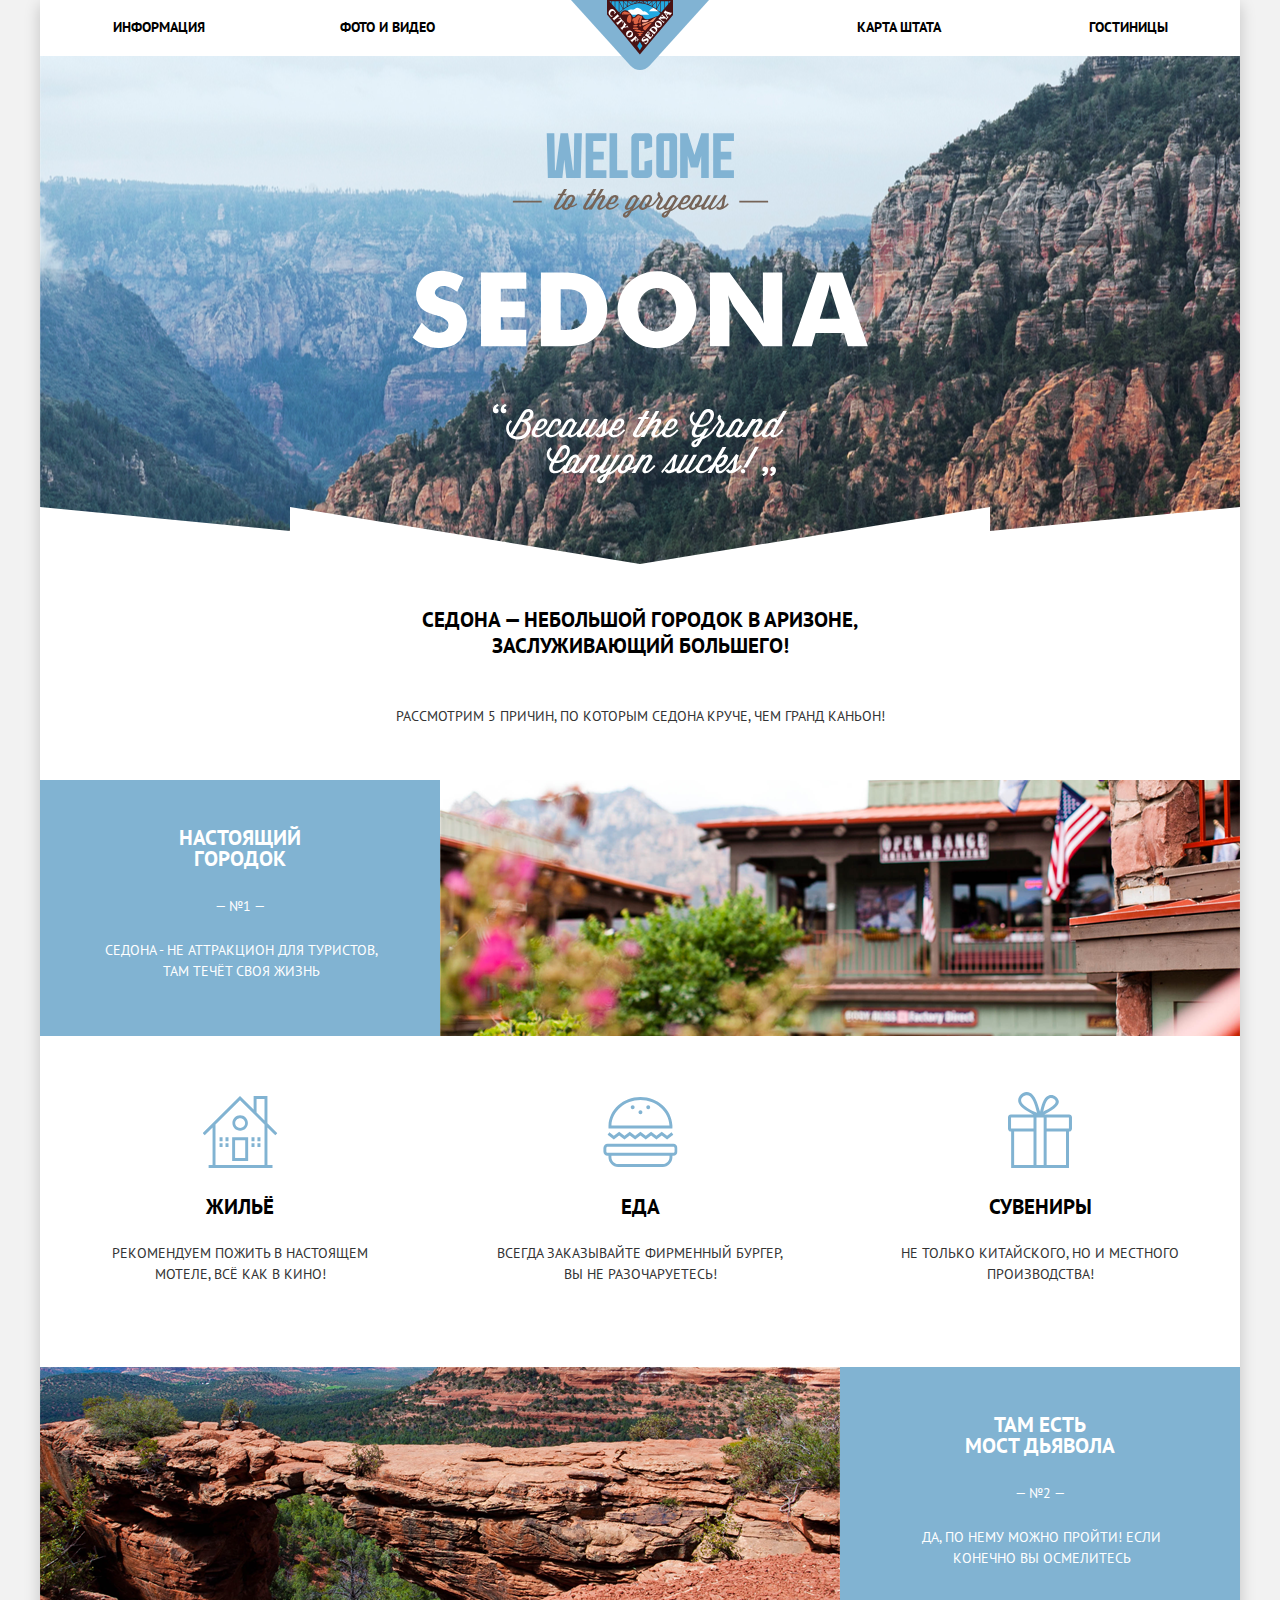
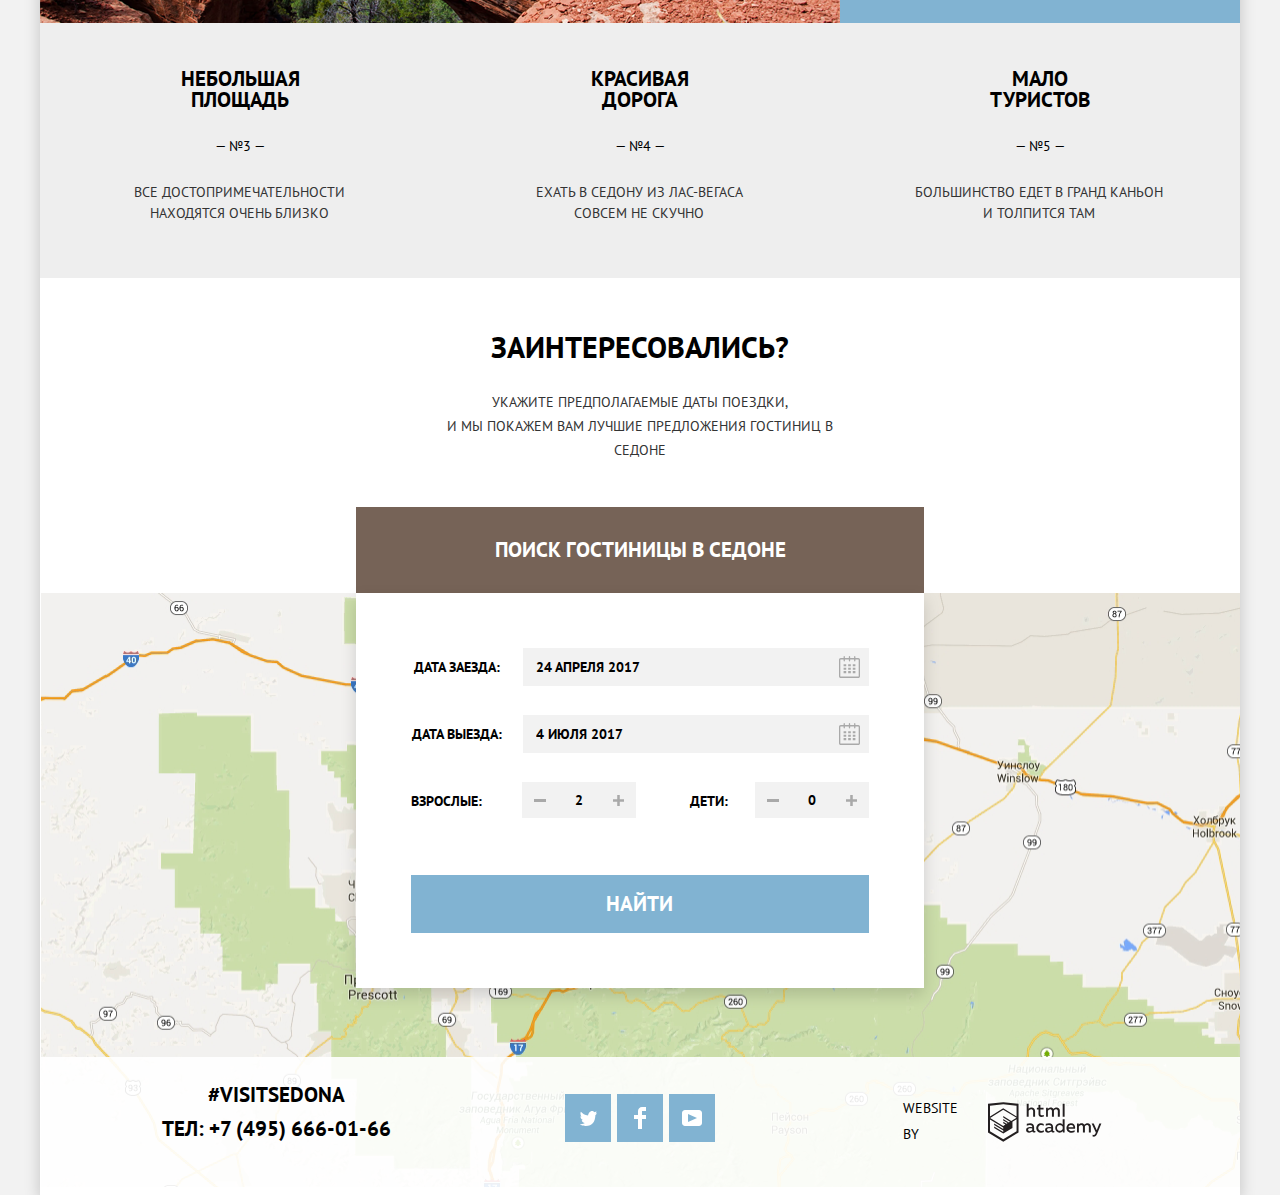
==== index.html @ 51dbbd01 "8 раздел "Оформление контента"" ====
<!DOCTYPE html>
<html class="page" lang="ru">

<head>
  <meta charset="utf-8" />
  <title>HTML Academy: Седона</title>
  <link href="img/icon/favicon.ico" rel="icon" />
  <link href="img/icon/favicon.svg" rel="icon" type="image/svg+xml" />
  <link href="img/icon/apple.png" rel="apple-touch-icon" />
  <link href="css/normalize.css" rel="stylesheet" />
  <link href="css/style.min.css" rel="stylesheet" />
</head>

<body class="page-body">
  <div class="page-wrapper">
    <header class="main-header">
      <a class="main-header-logo"><img src="img/logo.svg" width="138" height="70" alt="Логотин Седоны" /></a>
      <nav class="main-navigation">
        <ul class="site-navigation">
          <li class="navigation-items">
            <a class="site-navigation__link" href="blank.html">Информация</a>
          </li>
          <li class="navigation-items">
            <a class="site-navigation__link" href="blank.html">Фото и видео</a>
          </li>
          <li class="navigation-items">
            <a class="site-navigation__link" href="blank.html">Карта штата</a>
          </li>
          <li class="navigation-items">
            <a class="site-navigation__link" href="catalog.html">Гостиницы</a>
          </li>
        </ul>
      </nav>
    </header>

    <main class="center">
      <section class="welcome welcome--decor">
        <h1 class="visually-hidden">Добро пожаловать в Седону</h1>
        <img src="img/welcome.svg" width="457" height="351" alt="Welcome to Gorgeous" />
      </section>

      <section class="about-us">
        <h2 class="visually-hidden">О городе Седона</h2>
        <p class="description-about-us">
          Седона — небольшой городок в аризоне, заслуживающий большего!
        </p>
        <p class="description-about">
          Рассмотрим 5 причин, по которым седона круче, чем гранд каньон!
        </p>

        <div class="reason">
          <div class="reasons-colored">
            <h3 class="headings-colored">Настоящий городок</h3>
            <span> — №1 —</span>
            <p class="description-colored">
              Седона - не аттракцион для туристов, там течёт своя жизнь
            </p>
          </div>
          <img src="img/first.png" width="800" height="256" alt="Домик в Седоне" />
        </div>

        <ul class="recommendations-list">
          <li class="recommendations-item home">
            <h3 class="headings-reasons-recommendations">Жильё</h3>
            <p class="description-headers">
              Рекомендуем пожить в настоящем мотеле, всё как в кино!
            </p>
          </li>

          <li class="recommendations-item food">
            <h3 class="headings-reasons-recommendations">Еда</h3>
            <p class="description-headers">
              Всегда заказывайте фирменный бургер, вы не разочаруетесь!
            </p>
          </li>

          <li class="recommendations-item suv">
            <h3 class="headings-reasons-recommendations">Сувениры</h3>
            <p class="description-headers">
              Не только китайского, но и местного производства!
            </p>
          </li>
        </ul>

        <div class="reason">
          <img src="img/second.png" width="800" height="256" alt="Мост дьявола" />
          <div class="reasons-colored">
            <h3 class="headings-colored">Там есть мост дьявола</h3>
            <span> — №2 —</span>
            <p class="description-colored">
              Да, по нему можно пройти! Если конечно вы осмелитесь
            </p>
          </div>
        </div>

        <ul class="reasons-list">
          <li class="reasons-item">
            <h3 class="headings-other-reasons">Небольшая площадь</h3>
            <span> — №3 —</span>
            <p class="description-reasons">
              Все достопримечательности находятся очень близко
            </p>
          </li>
          <li class="reasons-item">
            <h3 class="headings-other-reasons">Красивая дорога</h3>
            <span> — №4 —</span>
            <p class="description-reasons">
              Ехать в седону из лас-вегаса совсем не скучно
            </p>
          </li>
          <li class="reasons-item">
            <h3 class="headings-other-reasons">Мало туристов</h3>
            <span> — №5 —</span>
            <p class="description-reasons">
              Большинство едет в гранд каньон и толпится там
            </p>
          </li>
        </ul>
      </section>

      <section class="interested">
        <h2 class="visually-hidden">Поиск гостиницы в Седоне</h2>
        <p class="interested-heading">Заинтересовались?</p>
        <p class="description-interested">
          Укажите предполагаемые даты поездки,<br />и мы покажем вам лучшие
          предложения гостиниц в Седоне
        </p>

        <a href="#" class="finding-hotels">Поиск гостиницы в Седоне</a>

        <form class="interested-form" action="index.html" method="get">
          <div class="interested-item">
            <label class="date-of-arrival">
              <span class="date-span all--form-span">Дата заезда:</span>
              <input class="date__input" type="text" name="arrival-date__link" value="24 Апреля 2017" />
              <a class="arrival-date__link" href="#"><svg width="21" height="23" viewBox="0 0 21 23"
                  xmlns="http://www.w3.org/2000/svg">
                  <path fill-rule="evenodd" clip-rule="evenodd"
                    d="M16.406 3.02498H19.251C20.217 3.02498 21 3.84698 21 4.86198V21.164C21 22.179 20.217 23 19.251 23H1.75C0.784 23 0 22.179 0 21.164V4.86198C0 3.84698 0.784 3.02498 1.75 3.02498H4.593V1.64798C4.593 1.26698 4.887 0.958984 5.25 0.958984C5.612 0.958984 5.906 1.26698 5.906 1.64798V3.02498H9.844V1.64798C9.844 1.26698 10.138 0.958984 10.501 0.958984C10.862 0.958984 11.156 1.26698 11.156 1.64798V3.02498H15.094V1.64798C15.094 1.26698 15.387 0.958984 15.75 0.958984C16.112 0.958984 16.406 1.26698 16.406 1.64798V3.02498ZM19.5646 21.484C19.6466 21.3979 19.691 21.2828 19.688 21.164H19.689V4.86198C19.689 4.60898 19.493 4.40298 19.252 4.40298H16.407V5.78098C16.407 6.16198 16.113 6.46998 15.751 6.46998C15.388 6.46998 15.095 6.16198 15.095 5.78098V4.40298H11.157V5.78098C11.157 6.16198 10.863 6.46998 10.502 6.46998C10.139 6.46998 9.845 6.16198 9.845 5.78098V4.40298H5.907V5.78098C5.907 6.16198 5.613 6.46998 5.251 6.46998C4.888 6.46998 4.594 6.16198 4.594 5.78098V4.40298H1.75C1.50263 4.40953 1.30696 4.61458 1.312 4.86198V21.164C1.30696 21.4114 1.50263 21.6164 1.75 21.623H19.251C19.3698 21.6201 19.4826 21.5701 19.5646 21.484Z" />
                  <path fill-rule="evenodd" clip-rule="evenodd"
                    d="M4.59399 9.22498H7.21899V11.291H4.59399V9.22498ZM4.59399 12.668H7.21899V14.735H4.59399V12.668ZM7.21899 16.112H4.59399V18.178H7.21899V16.112ZM9.18799 16.112H11.813V18.178H9.18799V16.112ZM11.813 12.668H9.18799V14.735H11.813V12.668ZM9.18799 9.22498H11.813V11.291H9.18799V9.22498ZM16.406 16.112H13.781V18.178H16.406V16.112ZM13.781 12.668H16.406V14.735H13.781V12.668ZM16.406 9.22498H13.781V11.291H16.406V9.22498Z" />
                </svg>
              </a>
            </label>
          </div>
          <div class="interested-item">
            <label class="date-of-departure">
              <span class="date-span all--form-span">Дата выезда:</span>
              <input class="date__input" type="text" name="date-departure" value="4 Июля 2017" />
              <a class="date-departure__link" href="#"><svg width="21" height="23" viewBox="0 0 21 23"
                  xmlns="http://www.w3.org/2000/svg">
                  <path fill-rule="evenodd" clip-rule="evenodd"
                    d="M16.406 3.02498H19.251C20.217 3.02498 21 3.84698 21 4.86198V21.164C21 22.179 20.217 23 19.251 23H1.75C0.784 23 0 22.179 0 21.164V4.86198C0 3.84698 0.784 3.02498 1.75 3.02498H4.593V1.64798C4.593 1.26698 4.887 0.958984 5.25 0.958984C5.612 0.958984 5.906 1.26698 5.906 1.64798V3.02498H9.844V1.64798C9.844 1.26698 10.138 0.958984 10.501 0.958984C10.862 0.958984 11.156 1.26698 11.156 1.64798V3.02498H15.094V1.64798C15.094 1.26698 15.387 0.958984 15.75 0.958984C16.112 0.958984 16.406 1.26698 16.406 1.64798V3.02498ZM19.5646 21.484C19.6466 21.3979 19.691 21.2828 19.688 21.164H19.689V4.86198C19.689 4.60898 19.493 4.40298 19.252 4.40298H16.407V5.78098C16.407 6.16198 16.113 6.46998 15.751 6.46998C15.388 6.46998 15.095 6.16198 15.095 5.78098V4.40298H11.157V5.78098C11.157 6.16198 10.863 6.46998 10.502 6.46998C10.139 6.46998 9.845 6.16198 9.845 5.78098V4.40298H5.907V5.78098C5.907 6.16198 5.613 6.46998 5.251 6.46998C4.888 6.46998 4.594 6.16198 4.594 5.78098V4.40298H1.75C1.50263 4.40953 1.30696 4.61458 1.312 4.86198V21.164C1.30696 21.4114 1.50263 21.6164 1.75 21.623H19.251C19.3698 21.6201 19.4826 21.5701 19.5646 21.484Z" />
                  <path fill-rule="evenodd" clip-rule="evenodd"
                    d="M4.59399 9.22498H7.21899V11.291H4.59399V9.22498ZM4.59399 12.668H7.21899V14.735H4.59399V12.668ZM7.21899 16.112H4.59399V18.178H7.21899V16.112ZM9.18799 16.112H11.813V18.178H9.18799V16.112ZM11.813 12.668H9.18799V14.735H11.813V12.668ZM9.18799 9.22498H11.813V11.291H9.18799V9.22498ZM16.406 16.112H13.781V18.178H16.406V16.112ZM13.781 12.668H16.406V14.735H13.781V12.668ZM16.406 9.22498H13.781V11.291H16.406V9.22498Z" />
                </svg>
              </a>
            </label>
          </div>
          <div class="amount-guests">
            <label for="amount">
              <span class="interested-item all--form-span">Взрослые:</span></label>
            <div class="adults-of-amount">
              <button class="minus-icon" type="button" name="minus">
                <svg width="12" height="3" viewBox="0 0 12 3" xmlns="http://www.w3.org/2000/svg">
                  <rect width="12" height="3" />
                </svg>
              </button>
              <input class="finding-icon" type="text" name="amount-adults" value="2" id="amount" />
              <button class="plus-icon" type="button" name="plus">
                <svg width="11" height="11" viewBox="0 0 11 11" xmlns="http://www.w3.org/2000/svg">
                  <path fill-rule="evenodd" clip-rule="evenodd"
                    d="M4.23086 6.76932V11H6.76932V6.76932H11V4.23086H6.76932V0H4.23085V4.23086H0V6.76932H4.23086Z" />
                </svg>
              </button>
            </div>
          </div>
          <div class="child-guests">
            <label for="child">
              <span class="interested-item all--form-span">Дети:</span></label>
            <div class="adults-of-child">
              <button class="minus-icon" type="button" name="minus">
                <svg width="12" height="3" viewBox="0 0 12 3" xmlns="http://www.w3.org/2000/svg">
                  <rect width="12" height="3" />
                </svg>
              </button>
              <input class="finding-icon" type="text" name="amount-child" value="0" id="child" />
              <button class="plus-icon" type="button" name="plus">
                <svg width="11" height="11" viewBox="0 0 11 11" xmlns="http://www.w3.org/2000/svg">
                  <path fill-rule="evenodd" clip-rule="evenodd"
                    d="M4.23086 6.76932V11H6.76932V6.76932H11V4.23086H6.76932V0H4.23085V4.23086H0V6.76932H4.23086Z" />
                </svg>
              </button>
            </div>
          </div>
          <button class="search-button" type="submit">Найти</button>
        </form>
        <div class="map">
          <img src="img/map.png" width="1199" height="594" alt="Седона Аризона 86336, США" />
        </div>
      </section>
    </main>

    <footer class="main-footer index--footer">
      <p class="contacts">
        <span>#visitsedona</span>
        <a class="contacts-phone" href="tel:+74956660166">Тел: +7 (495) 666-01-66</a>
      </p>

      <ul class="social-list">
        <li class="social-item">
          <a class="social-link social-link--tw" href="https://twitter.com/" title="Наш Твиттер">
            <span class="visually-hidden">Наш страница в Твиттер</span>
          </a>
        </li>
        <li class="social-item">
          <a class="social-link social-link--fb" href="https://ru-ru.facebook.com/" title="Наш Фейсбук">
            <span class="visually-hidden">Наша страница на Facebook</span>
          </a>
        </li>
        <li class="social-item">
          <a class="social-link social-link--yt" href="https://www.youtube.com/" title="Наш YouTube">
            <span class="visually-hidden">Наш канал на YouTube </span>
          </a>
        </li>
      </ul>

      <a class="footer-copyright" href="https://htmlacademy.ru">
        <span class="html-by">Website by</span>
        <svg class="html-logo" width="115" height="41" viewBox="0 0 115 41" xmlns="http://www.w3.org/2000/svg">
          <path fill-rule="evenodd" clip-rule="evenodd"
            d="M15.5197 1.05737H15.3509L0 2.71895V31.4945L15.3509 40.8382L30.7018 31.4945V2.71895L15.5197 1.05737ZM77.0183 2.62185H75.0876V15.7311H77.0183V2.62185ZM40.8619 2.63264V7.76843C41.6131 6.9864 42.6386 6.5436 43.7105 6.53843C44.6823 6.47908 45.6329 6.84495 46.3253 7.54479C47.0177 8.24462 47.3866 9.21244 47.3399 10.2068V15.7634H45.367V10.4658C45.4231 9.94897 45.2754 9.43059 44.9566 9.02553C44.6377 8.62047 44.174 8.36218 43.6683 8.3079H43.3518C42.3456 8.36979 41.4321 8.9295 40.9041 9.80764V15.7634H38.8995V2.63264H40.8619ZM77.0183 31.4837H75.2775V30.0595C74.4828 31.1353 73.23 31.7538 71.9119 31.7211C69.4751 31.5528 67.5825 29.4822 67.5825 26.9845C67.5825 24.4867 69.4751 22.4162 71.9119 22.2479C73.1195 22.2052 74.2818 22.7203 75.0771 23.6505V18.3205H77.0183V31.4837ZM47.0656 30.0595C47.263 30.0515 47.4583 30.0152 47.6459 29.9516V31.3866C47.2482 31.5404 46.826 31.6172 46.4009 31.6132C45.6482 31.6769 44.9394 31.2429 44.639 30.5342C43.7036 31.31 42.5302 31.7227 41.3261 31.6995C39.733 31.6995 38.256 30.804 38.256 28.9482C38.256 26.65 40.3661 25.9379 42.1702 25.9379C42.9402 25.9505 43.707 26.0408 44.4596 26.2076V25.884C44.4596 24.805 43.6578 23.9742 42.1491 23.9742C41.0585 23.9764 39.9804 24.2116 38.9839 24.6647V22.8305C40.0678 22.451 41.204 22.2506 42.3495 22.2371C44.8394 22.2371 46.3693 23.4455 46.3693 26.1753V29.4121C46.3546 29.5668 46.401 29.721 46.4981 29.8406C46.5951 29.9601 46.7349 30.035 46.8862 30.0487H47.0656V30.0595ZM40.2711 28.8403C40.298 29.229 40.4761 29.5905 40.7655 29.844C41.055 30.0974 41.4317 30.2217 41.8115 30.189H41.9275C42.8819 30.1906 43.7973 29.8022 44.4702 29.11V27.5779C43.842 27.4414 43.2026 27.3655 42.5605 27.3513C41.5055 27.3513 40.2817 27.7074 40.2817 28.8403H40.2711ZM56.0229 22.9384C55.1962 22.4632 54.2596 22.2246 53.3115 22.2479H52.9422C51.7332 22.2873 50.5891 22.8166 49.7619 23.7192C48.9347 24.6218 48.4923 25.8236 48.5321 27.06V27.5024C48.6957 30.0004 50.805 31.8921 53.2482 31.7318C54.2519 31.7555 55.2477 31.5452 56.1601 31.1168V29.2718C55.3769 29.7215 54.4945 29.9591 53.5963 29.9624C52.5199 30.0288 51.4963 29.4793 50.9385 28.5356C50.3806 27.5918 50.3806 26.4095 50.9385 25.4658C51.4963 24.522 52.5199 23.9725 53.5963 24.039C54.461 24.0357 55.3066 24.2989 56.0229 24.7942V22.9384ZM66.1514 30.0595C66.3488 30.0515 66.5441 30.0152 66.7317 29.9516V31.3866C66.334 31.5404 65.9118 31.6172 65.4867 31.6132C64.734 31.6769 64.0252 31.2429 63.7248 30.5342C62.7894 31.31 61.616 31.7227 60.4119 31.6995C58.8188 31.6995 57.3417 30.804 57.3417 28.9482C57.3417 26.65 59.4518 25.9379 61.256 25.9379C62.0259 25.9505 62.7928 26.0408 63.5454 26.2076V25.884C63.5454 24.805 62.7436 23.9742 61.2349 23.9742C60.1443 23.9764 59.0662 24.2116 58.0697 24.6647V22.8305C59.1536 22.451 60.2897 22.2506 61.4353 22.2371C63.9252 22.2371 65.455 23.4455 65.455 26.1753V29.4121C65.4404 29.5668 65.4868 29.721 65.5838 29.8406C65.6809 29.9601 65.8207 30.035 65.972 30.0487H66.1514V30.0595ZM59.855 29.8481C59.5632 29.5943 59.3837 29.2311 59.3569 28.8403H59.378C59.378 27.7074 60.5385 27.3513 61.6569 27.3513C62.299 27.3655 62.9383 27.4414 63.5665 27.5779V29.11C62.8937 29.8022 61.9782 30.1906 61.0239 30.189H60.9078C60.5263 30.2247 60.1469 30.1019 59.855 29.8481ZM69.3271 26.9305C69.3271 25.2859 70.6308 23.9526 72.239 23.9526L72.2601 24.0066C73.4742 24.0066 74.5742 24.7382 75.0665 25.8732V28.0311C74.5856 29.1871 73.4673 29.9296 72.239 29.9084C70.6308 29.9084 69.3271 28.5752 69.3271 26.9305ZM83.3486 22.2479C86.8408 22.2479 88.0541 25.1395 87.4844 27.7397H80.922C81.1436 29.3582 82.6839 30.0163 84.2876 30.0163C85.2509 30.0196 86.2027 29.8021 87.0729 29.3797V31.1061C86.0736 31.5421 84.9939 31.7519 83.9078 31.7211C81.2385 31.7211 78.8963 30.189 78.8963 26.9521C78.8362 25.7502 79.2482 24.5736 80.0408 23.6841C80.8334 22.7945 81.9408 22.2658 83.1165 22.2155H83.3486V22.2479ZM80.8693 26.1753C80.9704 24.8237 82.1216 23.8104 83.4436 23.9095H83.4858C84.1064 23.8531 84.7196 24.08 85.1612 24.5295C85.6028 24.979 85.8275 25.6051 85.7752 26.24H80.8693V26.1753ZM89.489 31.4621V22.4961H91.2298V23.575C91.9777 22.7197 93.041 22.2229 94.1628 22.2047C95.2951 22.1328 96.3712 22.7163 96.9482 23.7153C97.7407 22.8335 98.8477 22.3161 100.018 22.2803C100.952 22.2327 101.859 22.6011 102.507 23.2901C103.154 23.9792 103.478 24.9213 103.394 25.8732V31.4837H101.39V25.9271C101.437 25.4734 101.306 25.0191 101.024 24.6647C100.743 24.3104 100.336 24.0852 99.8917 24.039H99.6174C98.7512 24.0941 97.9525 24.536 97.4335 25.2474V31.4837H95.4289V25.9271C95.4728 25.47 95.3357 25.0139 95.0481 24.6611C94.7606 24.3082 94.3467 24.088 93.8991 24.0497H93.6881C92.7466 24.1344 91.8915 24.6449 91.3564 25.4416V31.5161H89.5312L89.489 31.4621ZM113.977 22.4745H111.972L109.324 29.2718L106.306 22.4853H104.196L108.417 31.5484L108.237 32.0016C107.72 33.3611 107.003 34.0516 106.053 34.0516C105.75 34.0548 105.447 34.0112 105.156 33.9221V35.6161C105.536 35.7125 105.926 35.7632 106.317 35.7671C107.646 35.7671 108.902 35.0226 109.851 32.6813L113.977 22.4745ZM52.689 6.78658V3.54974L50.7266 4.01369V6.73264H49.144V8.49132H50.7899V12.9905C50.7231 13.817 51.0244 14.6301 51.61 15.2038C52.1955 15.7775 53.0028 16.0505 53.8073 15.9468C54.5996 15.9535 55.3875 15.8259 56.139 15.5692V13.8429C55.5727 14.0781 54.9672 14.199 54.356 14.199C53.2165 14.199 52.689 13.8105 52.689 12.6237V8.5129H55.8541V6.78658H52.689ZM58.3862 15.7526V6.75421H60.1376V7.83316C60.8811 6.97655 61.9403 6.476 63.0601 6.45211C64.1624 6.38099 65.2146 6.93142 65.8032 7.88711C66.5958 7.00534 67.7028 6.48794 68.8734 6.45211C69.8138 6.41462 70.7233 6.79859 71.364 7.50353C72.0046 8.20846 72.3126 9.16418 72.2073 10.1205V15.7418H70.2028V10.1853C70.2499 9.73151 70.1184 9.27721 69.8373 8.92287C69.5561 8.56853 69.1485 8.34334 68.7046 8.29711H68.4619C67.5957 8.35228 66.797 8.7942 66.278 9.50553V15.7418H64.2734V10.1853C64.3206 9.73151 64.1891 9.27721 63.9079 8.92287C63.6268 8.56853 63.2191 8.34334 62.7752 8.29711H62.5326C61.5911 8.38181 60.736 8.89229 60.2009 9.68895V15.7634H58.3862V15.7526ZM28.6972 30.3033L28.7078 30.2968L28.6972 30.3184V30.3033ZM28.6972 18.3205V30.3033L15.3509 38.4321L2.00459 30.3184V18.5147L15.2876 26.6068V28.0311L6.18257 22.5284V23.9418L15.3404 29.5632V31.0629L6.19312 25.4955V26.9521L15.3509 32.5734L24.5826 26.9197V20.8129L28.6972 18.3205ZM28.7078 16.7776L25.0362 18.9355L23.3482 20.0145L15.3087 15.0837V16.4971L22.156 20.7266L22.0083 20.8237L20.9532 21.4063L15.2876 17.9537V19.3995L19.761 22.1184L18.706 22.8413L15.3298 20.7913V22.2047L17.5454 23.5426L15.2982 24.9021L2.11009 16.864L15.3087 8.72869L28.7078 16.7776ZM15.2876 7.27211L28.7078 15.3534V4.56395L15.3615 3.12895L2.01514 4.56395V15.3534L15.2876 7.27211Z" />
        </svg>
      </a>
    </footer>
  </div>
</body>

</html>
---- css/style.min.css ----
@font-face{font-family:"PT Sans";src:url(../fonts/PTSans.woff2) format("woff2"),url(../fonts/PTSans.woff) format("woff");font-weight:400;font-style:normal}@font-face{font-family:"PT Sans";src:url(../fonts/PTSans-Bold.woff2) format("woff2"),url(../fonts/PTSans-Bold.woff) format("woff");font-weight:700;font-style:normal}:root{--basic-white:#fff;--basic-black:#000;--basic-blue:#81b3d2;--hover-on-blue-button:#669ec0;--active-on-blue-button:#5496bd;--hover-on-brown-button:#604e43;--active-on-brown-button:#503e33;--basic-brown:#766357;--description-headers:#333;--background-gray:#eee;--background-rating:#f2f2f2;--text-rating:#666;--border-line-color:#e5e5e5;--wrapper-shadow:rgba(0, 1, 1, 0.2);--basic-white-03:rgba(255, 255, 255, 0.3);--basic-grey:#bdbbbc;--basic-grey-darken:#231f20;--range-control:#d7dcde;--lighten-grey:#ffffff;--toggle-grey:#ababab;--darken-grey:#ebebeb;--darken-border-grey:#e5e5e5;--icon-gray:#a9a9a9}body,html{height:100%}*,::after,::before,html{-webkit-box-sizing:border-box;box-sizing:border-box}body{width:100%;padding:0;margin:0;font-family:"PT Sans","Arial",sans-serif;font-size:14px;line-height:26px;font-weight:400;color:var(--basic-black);text-transform:uppercase;background-color:var(--background-rating);min-height:100%}.visually-hidden{position:absolute;width:1px;height:1px;margin:-1px;padding:0;overflow:hidden;border:0;clip:rect(0 0 0 0)}.center{text-align:center}.page-wrapper{position:relative;min-height:100%;width:1200px;margin:0 auto;background-color:var(--basic-white);-webkit-box-shadow:0 5px 15px var(--wrapper-shadow);box-shadow:0 5px 15px var(--wrapper-shadow);display:-ms-grid;display:grid;-ms-grid-rows:-webkit-min-content 1fr -webkit-min-content;-ms-grid-rows:min-content 1fr min-content;grid-template-rows:-webkit-min-content 1fr -webkit-min-content;grid-template-rows:min-content 1fr min-content}.main-header-logo{display:-webkit-box;display:-ms-flexbox;display:flex;width:138px;height:70px;position:absolute;top:0;left:50%;-webkit-transform:translateX(-50%);-ms-transform:translateX(-50%);transform:translateX(-50%);z-index:1}.main-navigation{text-align:center}.main-header{padding:0 72px 0 73px}.site-navigation{list-style:none;padding:0;margin:0;display:-webkit-box;display:-ms-flexbox;display:flex;-ms-flex-wrap:wrap;flex-wrap:wrap}.navigation-items{width:227px;margin:14px 0 16px}.navigation-items:nth-child(4n+1),.navigation-items:nth-child(4n+2){text-align:left;padding-right:30px}.navigation-items:nth-child(4n+2){margin-right:147px}.navigation-items:nth-child(4n+3),.navigation-items:nth-child(4n+4){text-align:right;padding-left:30px}.site-navigation__link{color:var(--basic-black);text-decoration:none;font-size:14px;line-height:26px;font-weight:700}.site-navigation__link:focus,.site-navigation__link:hover{color:var(--basic-blue)}.site-navigation__link:active{color:var(--basic-black);opacity:30%}.current--link{color:var(--basic-brown);pointer-events:none}.welcome{padding:77px 0 72px;background-image:url(../img/background-photo.png);background-size:cover;background-repeat:no-repeat;background-position:center;position:relative}.welcome::before{content:"";position:absolute;width:1200px;height:57px;background-image:url(../img/decor.svg);bottom:0;left:0}.about-us{padding-top:27px}.about-us img{height:auto;min-height:100%;-o-object-fit:cover;object-fit:cover;width:100%}.description-colored,.description-headers{font-weight:400;font-size:14px;line-height:21px}.description-headers{color:var(--description-headers);margin:0;width:300px}.description-colored{margin:21px 0 0;width:301px}.description-about-us{font-size:21px;line-height:26px;font-weight:700;padding:0;width:470px;margin:16px auto 44px}.description-about{width:519px;font-weight:400;font-size:14px;line-height:26px;color:var(--description-headers);margin:0 auto 51px}.reason{display:-webkit-box;display:-ms-flexbox;display:flex;margin:0;padding:0}.reasons-colored{-ms-flex-negative:0;flex-shrink:0;-webkit-box-sizing:border-box;box-sizing:border-box;width:400px;background-color:var(--basic-blue);color:var(--basic-white);padding:47px 51px 54px}.headings-colored,.headings-reasons-recommendations{width:150px;margin:0 auto 24px;font-size:21px;line-height:21px}.headings-reasons-recommendations{font-weight:700;margin:0 auto 26px}.recommendations-list{list-style:none;margin:0;padding:0;display:-ms-grid;display:grid;-ms-grid-columns:1fr 1fr 1fr;grid-template-columns:1fr 1fr 1fr}.recommendations-item{position:relative;margin:0;padding:160px 50px 82px}.recommendations-item::before{content:"";position:absolute;left:50%;-webkit-transform:translateX(-50%);-ms-transform:translateX(-50%);transform:translateX(-50%)}.food::before,.home::before,.suv::before{width:75px;height:72px;top:60px;background-image:url(../img/home.svg);background-repeat:no-repeat}.food::before,.suv::before{height:70px;top:61px;background-image:url(../img/food.svg)}.suv::before{width:64px;height:77px;top:55px;background-image:url(../img/suv.svg)}.other-reasons{margin-top:0}.reasons-list{list-style:none;background-color:var(--background-gray);margin:0;padding:0;display:-ms-grid;display:grid;-ms-grid-columns:1fr 1fr 1fr;grid-template-columns:1fr 1fr 1fr}.reasons-item{margin-bottom:0;width:100%;padding:45px 70px 54px}.headings-other-reasons{width:150px;font-size:21px;line-height:21px;font-weight:700;margin:0 auto 23px}.description-reasons{font-weight:400;color:var(--description-headers);margin:23px 0 0;font-size:14px;line-height:21px;width:258px}.interested{padding:57px 0 0}.description-interested,.interested-heading{font-size:30px;line-height:24px;font-weight:700;padding:0;margin:0}.description-interested{font-weight:400;color:var(--description-headers);margin:31px auto 0;font-size:14px;width:435px}.interested-form{width:568px;margin:0 auto;padding:55px;display:-webkit-box;display:-ms-flexbox;display:flex;-ms-flex-wrap:wrap;flex-wrap:wrap;font-size:14px;line-height:26px;font-weight:700;position:absolute;left:0;right:0;background-color:var(--basic-white);-webkit-box-shadow:0 7px 15px rgba(0,1,1,.15);box-shadow:0 7px 15px rgba(0,1,1,.15)}.interested-item{width:100%;display:-webkit-box;display:-ms-flexbox;display:flex}.date-of-arrival,.date-of-departure{width:100%;display:-webkit-box;display:-ms-flexbox;display:flex;margin:0 0 29px}.date-span{display:-ms-grid;display:grid;-ms-grid-columns:92px 20px 1fr;grid-template-columns:92px 1fr;-webkit-column-gap:20px;-moz-column-gap:20px;column-gap:20px}.all--form-span{padding:6px 0 0}.date__input{width:358px;padding:6px 0 6px 13px;border:0;outline:0;background-color:var(--background-rating);-webkit-box-flex:1;-ms-flex-positive:1;flex-grow:1;text-transform:uppercase;font-size:14px;line-height:26px;font-weight:700;cursor:pointer}.date__input:hover{background-color:var(--darken-grey)}.date__input:focus{background-color:var(--basic-white);outline:2px solid var(--darken-border-grey)}.arrival-date__link,.date-departure__link{content:"";position:absolute;width:21px;height:23px;right:0;top:62px;left:483px;fill:var(--icon-gray)}.date-departure__link{top:129px}.arrival-date__link:hover,.date-departure__link:hover{fill:var(--basic-black)}.arrival-date__link:active,.date-departure__link:active{fill:var(--basic-blue)}.amount-guests,.child-guests{display:-webkit-box;display:-ms-flexbox;display:flex;width:50%}.child-guests{padding-left:50px}.adults-of-amount,.adults-of-child{display:-webkit-box;display:-ms-flexbox;display:flex;-webkit-box-align:center;-ms-flex-align:center;align-items:center}.adults-of-amount input,.adults-of-child input{background-color:var(--background-rating);cursor:pointer}.adults-of-amount{margin-left:40px;width:114px}.adults-of-amount,.adults-of-child,.minus-icon,.plus-icon{padding:0;background-color:var(--background-rating)}.adults-of-child{margin-left:27px;width:114px}.adults-of-amount button,.adults-of-child button{border:0;outline:0}.minus-icon,.plus-icon{width:36px;height:36px;display:-webkit-box;display:-ms-flexbox;display:flex;-webkit-box-align:center;-ms-flex-align:center;align-items:center;-webkit-box-pack:center;-ms-flex-pack:center;justify-content:center;fill:var(--icon-gray);cursor:pointer}.minus-icon:hover,.plus-icon:hover{fill:var(--basic-black)}.minus-icon:active,.plus-icon:active{fill:var(--basic-blue)}.search-button{background-color:var(--basic-blue);color:var(--basic-white);width:100%;font-size:21px;line-height:26px;font-weight:700;border:0;outline:0;text-transform:uppercase;margin:57px auto 0;padding:16px 182px 16px 181px;cursor:pointer}.search-button:focus,.search-button:hover{background-color:var(--hover-on-blue-button)}.search-button:active{background-color:var(--active-on-blue-button);color:var(--basic-white-03)}.finding{font-size:21px;line-height:26px;font-weight:700;color:var(--basic-black);padding:29px 46px 31px 73px}.finding-icon{border:0;width:30px;text-align:center;height:100%;-webkit-box-flex:1;-ms-flex-positive:1;flex-grow:1;font-weight:700}.finding-icon:hover{background-color:var(--darken-grey)}.finding-icon:focus{background-color:var(--basic-white);outline:2px solid var(--darken-border-grey)}.finding-hotels{width:568px;padding:30px 124px 30px 125px;display:block;margin:45px auto 0;background-color:var(--basic-brown);color:var(--basic-white);font-size:21px;line-height:26px;font-weight:700;text-transform:uppercase;-webkit-box-sizing:border-box;box-sizing:border-box;text-decoration:none}.finding-hotels:focus,.finding-hotels:hover{background-color:var(--hover-on-brown-button);outline:0}.finding-hotels:active{background-color:var(--active-on-brown-button);color:var(--basic-white-03)}.map{margin:0}.filter{padding:26px 60px 2px;background-image:url(../img/background.png);background-size:cover;background-repeat:no-repeat;color:var(--basic-white)}.filter__legend{font-size:16px;line-height:21px;font-weight:700;-webkit-box-align:center;-ms-flex-align:center;align-items:center;color:var(--basic-white);margin-bottom:16px}.scale--legend{margin-bottom:6px}.checkbox-on input:checked~span::after{background-image:url(../img/bird.svg);background-repeat:no-repeat;background-position:center}.checkbox--span{position:relative;padding-left:40px;font-size:14px;line-height:21px;cursor:pointer}.checkbox--span::before{content:"";position:absolute;top:0;left:0;width:23px;height:23px;border-radius:15%;border:2px solid var(--basic-white)}.checkbox--span::after{content:"";position:absolute;width:23px;height:18px;top:2px;left:5px}.infrastructure{display:-webkit-box;display:-ms-flexbox;display:flex;-webkit-box-orient:vertical;-webkit-box-direction:normal;-ms-flex-direction:column;flex-direction:column;width:20%;border:0;margin-right:37px}.checkbox-on{margin-bottom:20px}.filter form{display:-webkit-box;display:-ms-flexbox;display:flex}.scale-filter{display:-webkit-box;display:-ms-flexbox;display:flex;-ms-flex-wrap:wrap;flex-wrap:wrap;-webkit-box-orient:vertical;-webkit-box-direction:normal;-ms-flex-direction:column;flex-direction:column;border:0;outline:0;width:317px;margin-left:auto}.filter-price{position:relative;display:-webkit-box;display:-ms-flexbox;display:flex;width:317px;border:2px solid var(--basic-white);padding:3px 0}.filter-price input{width:50px;color:var(--basic-white);border:0;background:0 0;outline:0;line-height:21px;font-size:14px}.filter-price input::-webkit-input-placeholder{color:var(--basic-white)}.filter-price input::-moz-placeholder{color:var(--basic-white)}.filter-price input:-ms-input-placeholder{color:var(--basic-white)}.filter-price input::-ms-input-placeholder{color:var(--basic-white)}.filter-price input::placeholder{color:var(--basic-white)}.filter-price::after{position:absolute;left:50%;top:5px;height:22px;content:"";border:1px solid var(--lighten-grey)}.cost-from{padding-left:65px}.cost-to{padding-left:77px}.scale-filter-button{font:inherit;font-size:14px;line-height:21px;text-align:center;color:var(--basic-white);text-transform:uppercase;background-color:transparent;width:137px;height:36px;border:2px solid var(--basic-white);-webkit-box-sizing:border-box;box-sizing:border-box;border-radius:2px;outline:0;margin:33px auto 0;cursor:pointer}.scale-filter-button:focus,.scale-filter-button:hover{background-color:var(--basic-white);color:var(--basic-black)}.range-controls{position:relative}.range-controls .scale{height:2px;background:var(--range-control);margin:20px 0 0}.range-controls .bar{width:80%;height:2px;background:var(--basic-white)}.toggle{position:absolute;top:-9px;left:0;width:19px;height:19px;padding:0;border:8px solid var(--lighten-grey);background-color:var(--toggle-grey);border-radius:50%;-webkit-box-shadow:0 2px 1px 0 #cfcfcf;box-shadow:0 2px 1px 0 #cfcfcf}.toggle:hover{width:22px;height:21px;padding:0;border:9px solid var(--lighten-grey)}.range-controls .toggle-max{left:253px}.sorting{text-transform:uppercase;display:-webkit-box;display:-ms-flexbox;display:flex;-ms-flex-wrap:wrap;flex-wrap:wrap}.results-list{list-style:none;margin:0;padding:26px 0 36px 2px;display:-webkit-box;display:-ms-flexbox;display:flex}.results-list li:nth-child(1),.results-list li:nth-child(2){margin-right:33px}.results-sorting{font-weight:400;font-size:12px;line-height:18px;padding:31px 38px 0 1px}.results-link{font-size:12px;line-height:18px;text-align:center;text-transform:uppercase;border:0;background-color:var(--basic-white);color:var(--basic-black);opacity:.3;text-decoration:none;border-bottom:1px dotted var(--basic-blue)}.results-link:focus,.results-link:hover{color:var(--basic-blue);opacity:1}.results-link.active,.results-link:active{color:var(--basic-black);opacity:1;border-bottom:none}.results-link.active{pointer-events:none;color:var(--basic-blue)}.sorting-list{margin:0;display:-webkit-box;display:-ms-flexbox;display:flex;-webkit-box-pack:end;-ms-flex-pack:end;justify-content:flex-end;list-style:none;padding:32px 0 0 502px}.sorting-item{margin-right:12px}.sorting-link{outline:0;background-color:inherit;border:0}.sorting-link svg{fill:var(--basic-grey);border:0;background:0 0}.sorting-link:focus svg,.sorting-link:hover svg{fill:var(--basic-black);outline:0}.sorting-link:active svg{fill:var(--basic-blue);outline:0}.sorting-link.active svg{fill:var(--basic-blue)}.sorting-link.active{pointer-events:none}all-hotels img{min-height:100%}.hotels-list{list-style:none;padding:0;margin:0}.hotels-list li:nth-child(1){padding:21px 73px 30px}.hotels-list li:nth-child(2),.hotels-list li:nth-child(3){padding:23px 73px 30px}.hotels-item{display:-ms-grid;display:grid;-ms-grid-columns:135px 1fr 200px;grid-template-columns:135px 1fr 200px;border-bottom:1px solid var(--border-line-color)}.hotels-item img{padding:7px 0 0}.item--first{border-top:1px solid var(--border-line-color)}.hotel-titles{color:var(--basic-black);outline:0;text-decoration:none;display:-webkit-box;display:-ms-flexbox;display:flex}.hotels-titles__link{margin:0;padding:0;font-size:21px;line-height:26px}.hotels-titles__link:focus,.hotels-titles__link:hover{color:var(--basic-blue)}.hotels-titles__link:active{color:var(--basic-black);opacity:.3}.hotel-items-description{margin:0;padding:0 0 0 29px}.description-hotels{display:-webkit-box;display:-ms-flexbox;display:flex;font-weight:400;font-size:14px;line-height:21px;color:var(--description-headers)}.description-hotels-span{margin:9px 0 0}.motels--span{margin:8px 0 0 63px}.apartament--span{margin:8px 0 0 20px}.hotels--span{margin:8px 0 0 40px}.rating{display:block;width:110px;height:27px;font-size:14px;line-height:21px;background-color:var(--background-rating);text-align:center;color:var(--text-rating);padding:4px 0 0}.star-block{position:relative;margin:0 0 auto;padding:0;width:114px;height:17px}.star-block::before{content:"";position:absolute;right:0;top:0;width:114px;height:17px;background-image:url(../img/star-icon.svg)}.star{display:-webkit-box;display:-ms-flexbox;display:flex;-webkit-box-orient:vertical;-webkit-box-direction:normal;-ms-flex-direction:column;flex-direction:column;-webkit-box-align:end;-ms-flex-align:end;align-items:flex-end;margin:5px 0 0}.star-block--for-star::before{width:80%}.star-block--three-star::before{width:60%}.star-block--two-star::before{width:40%}.star-block--one-star::before{width:20%}.hotels--link{margin:14px 0 0;padding-bottom:0}.info-link{font-size:14px;line-height:21px;font-weight:700;color:var(--basic-white);background-color:var(--basic-blue);width:110px;height:27px;display:block;text-align:center;text-decoration:none;padding:3px 16px 3px 17px;margin-right:6px}.info-link:focus,.info-link:hover{background-color:var(--hover-on-blue-button)}.info-link:active{color:var(--basic-white-03);background-color:var(--active-on-blue-button)}.booking-link{color:var(--basic-white);background-color:var(--basic-brown);width:142px;height:27px;border:0;font-weight:700;text-decoration:none;text-align:center;padding:3px 17px 3px 16px}.booking-link:focus,.booking-link:hover{background-color:var(--hover-on-brown-button)}.booking-link:active{color:var(--basic-white-03);background-color:var(--active-on-brown-button)}.main-footer{display:-ms-grid;display:grid;-ms-grid-columns:250px 479px 222px;grid-template-columns:250px 479px 222px;padding:25px 138px 40px 111px}.index--footer{position:absolute;left:0;bottom:8px;background-color:rgba(255,255,255,.9)}.contacts{margin:0;padding:0;font-weight:700;font-size:21px;line-height:26px;display:-webkit-box;display:-ms-flexbox;display:flex;-webkit-box-orient:vertical;-webkit-box-direction:normal;-ms-flex-direction:column;flex-direction:column;-webkit-box-align:center;-ms-flex-align:center;align-items:center}.contacts-phone{color:var(--basic-black);text-decoration:none;margin:8px 0 0}.social-list{color:var(--basic-black);list-style:none;margin:0 -6px -6px 0;padding:12px 1px 0 0;display:-webkit-box;display:-ms-flexbox;display:flex;-webkit-box-pack:center;-ms-flex-pack:center;justify-content:center}.social-item{margin:0 6px 6px 0}.social-link{display:-webkit-box;display:-ms-flexbox;display:flex;width:46px;height:48px;background-color:var(--basic-blue);position:relative}.social-link::before{content:"";width:100%;height:100%;position:absolute;left:0;top:0;background-position:center;background-repeat:no-repeat}.social-link--tw::before{background-image:url(../img/icon-tw.svg)}.social-link--fb::before{background-image:url(../img/icon-fb.svg)}.social-link--yt::before{background-image:url(../img/icon-yt.svg)}.social-link:hover{background-color:var(--hover-on-blue-button)}.social-link:active{background-color:var(--active-on-blue-button)}.social-link:active::before{opacity:.3}.footer-copyright{display:-webkit-box;display:-ms-flexbox;display:flex;-webkit-box-align:center;-ms-flex-align:center;align-items:center;text-decoration:none;color:var(--basic-black);margin:13px 0 0 23px}.html-by{margin:0 10px 0 0}.footer-copyright{fill:var(--basic-grey-darken)}.footer-copyright:hover{color:var(--basic-blue);fill:var(--basic-blue)}.footer-copyright:active{color:var(--basic-grey);fill:var(--basic-grey)}
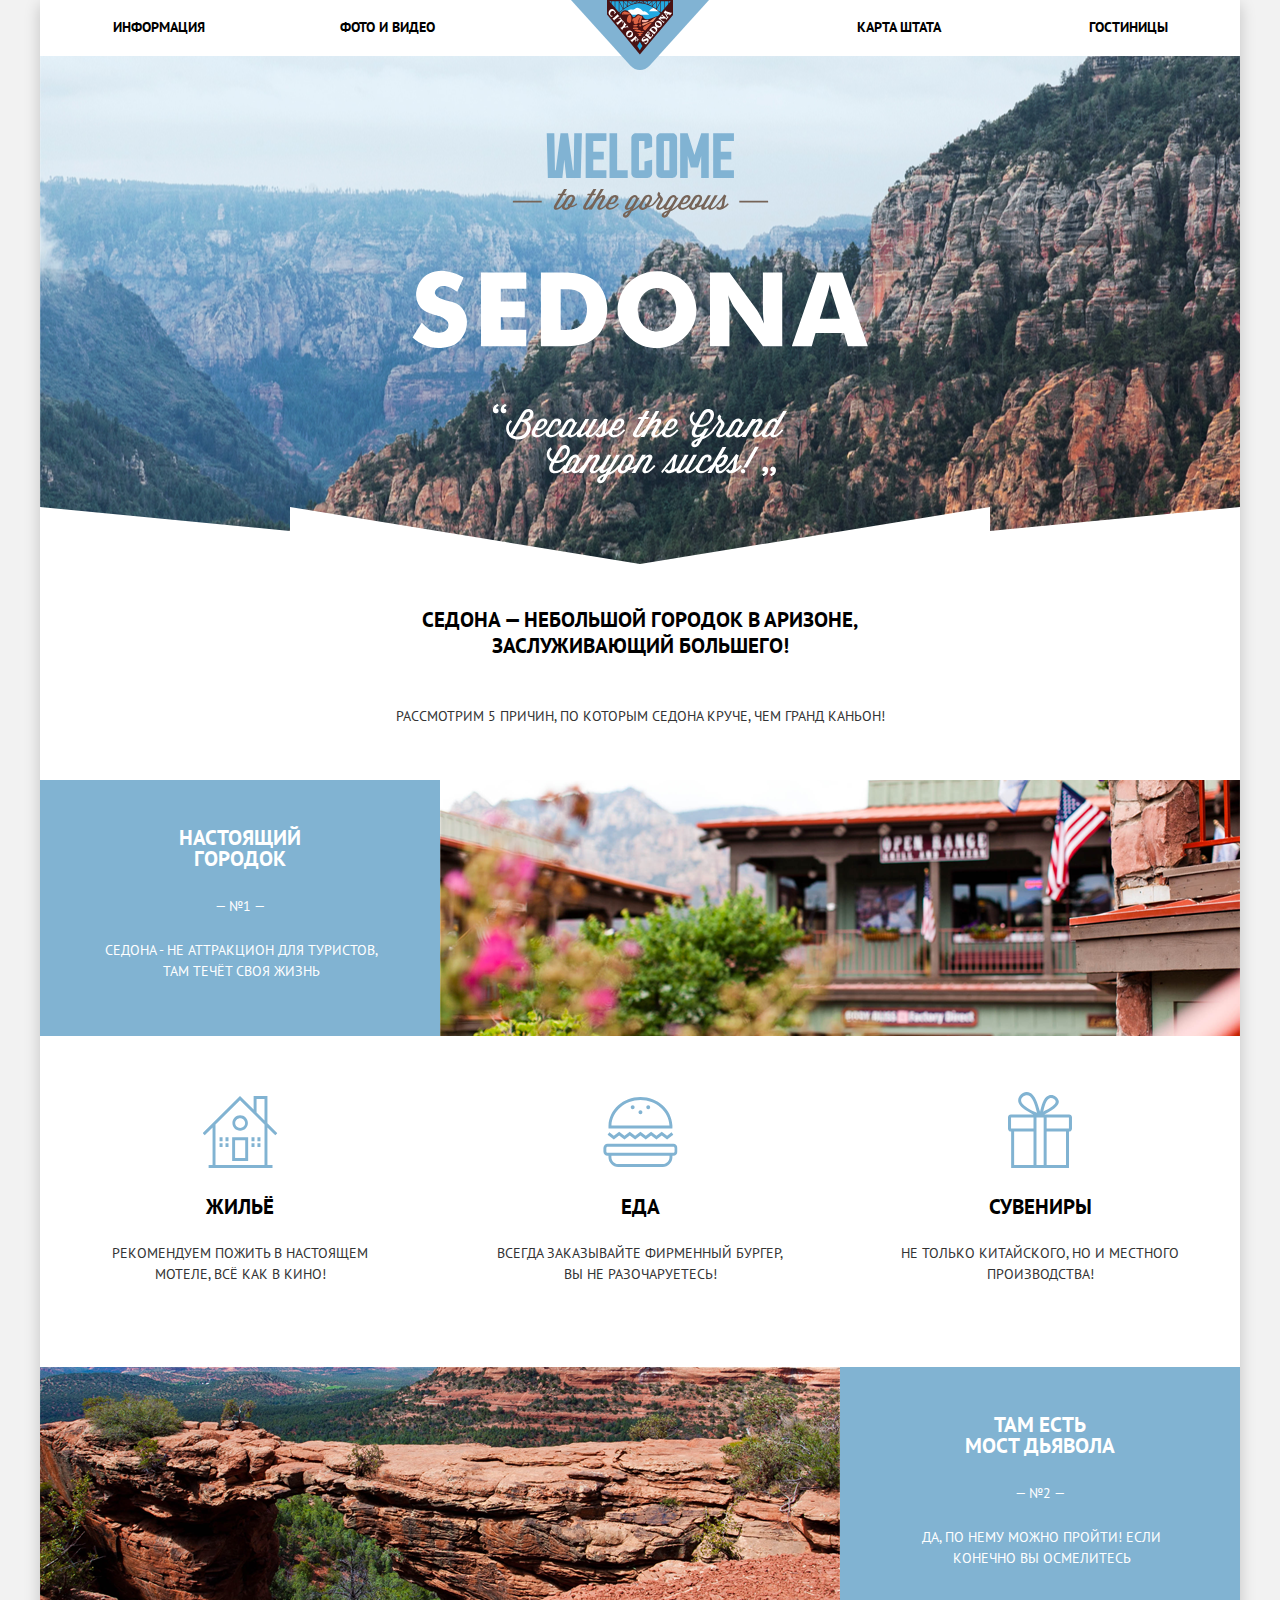
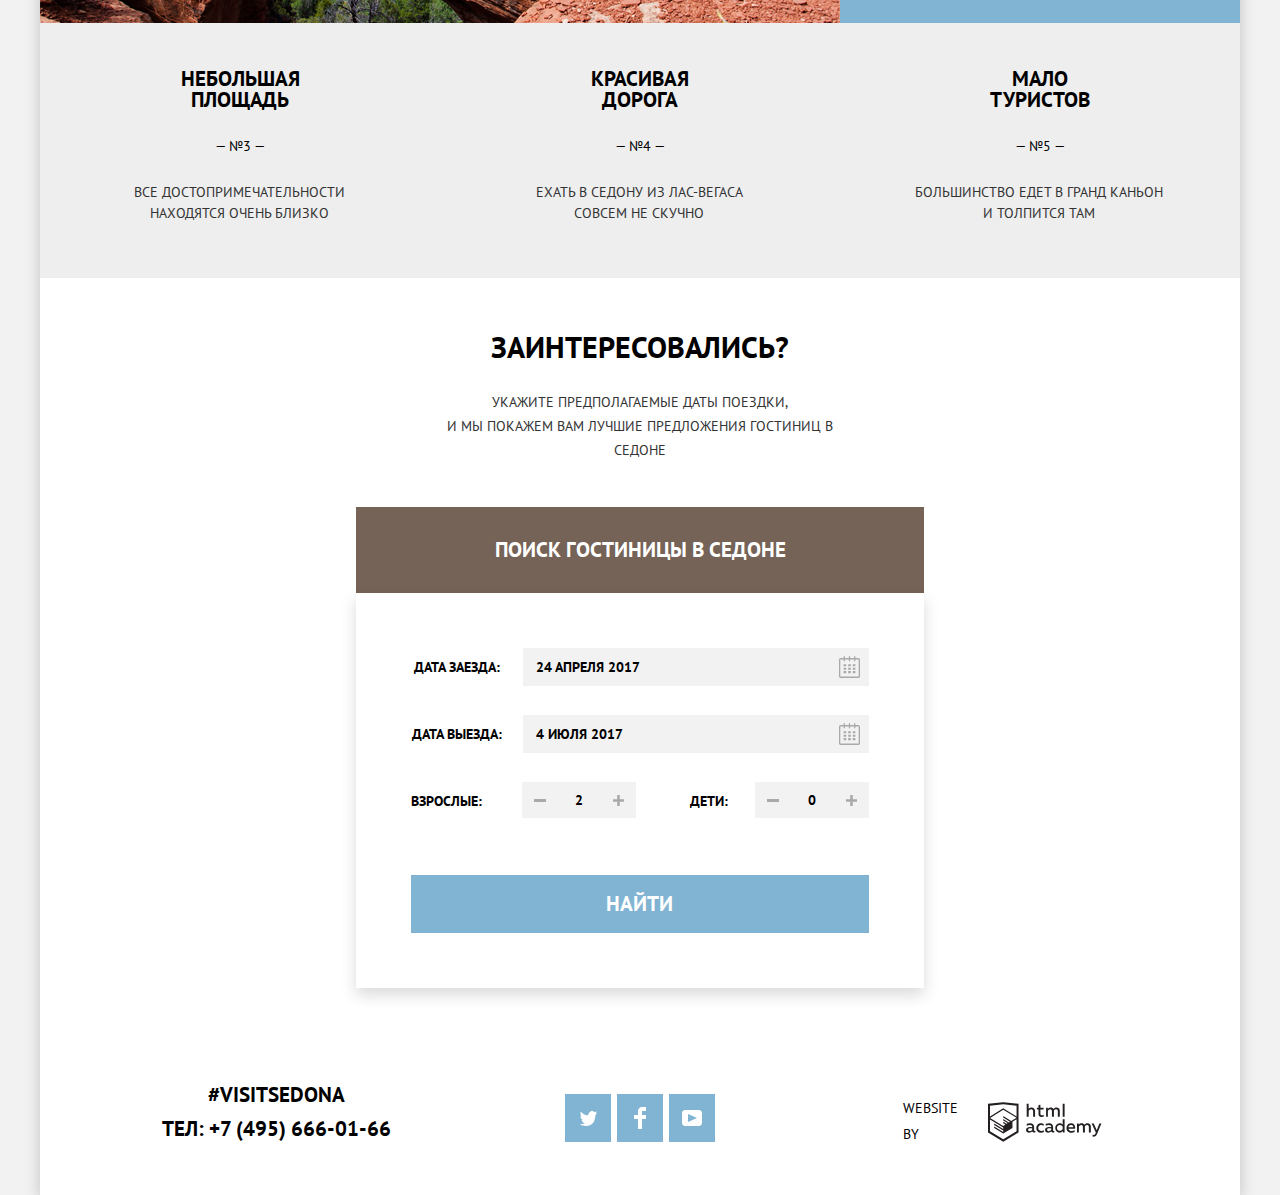
==== commit 9f81a2b3: "10 раздел js" ====
--- a/index.html
+++ b/index.html
@@ -8,7 +8,7 @@
   <link href="img/icon/favicon.svg" rel="icon" type="image/svg+xml" />
   <link href="img/icon/apple.png" rel="apple-touch-icon" />
   <link href="css/normalize.css" rel="stylesheet" />
-  <link href="css/style.min.css" rel="stylesheet" />
+  <link href="css/style.css" rel="stylesheet" />
 </head>
 
 <body class="page-body">
@@ -118,7 +118,7 @@
         </ul>
       </section>
 
-      <section class="interested">
+      <section class="interested modal-interested">
         <h2 class="visually-hidden">Поиск гостиницы в Седоне</h2>
         <p class="interested-heading">Заинтересовались?</p>
         <p class="description-interested">
@@ -126,15 +126,15 @@
           предложения гостиниц в Седоне
         </p>
 
-        <a href="#" class="finding-hotels">Поиск гостиницы в Седоне</a>
-
-        <form class="interested-form" action="index.html" method="get">
+        <a class="finding-hotels">Поиск гостиницы в Седоне</a>
+
+        <form class="interested-form animation-modal" action="https://echo.htmlacademy.ru" method="get">
           <div class="interested-item">
             <label class="date-of-arrival">
               <span class="date-span all--form-span">Дата заезда:</span>
               <input class="date__input" type="text" name="arrival-date__link" value="24 Апреля 2017" />
-              <a class="arrival-date__link" href="#"><svg width="21" height="23" viewBox="0 0 21 23"
-                  xmlns="http://www.w3.org/2000/svg">
+              <a class="arrival-date__link" href="#" aria-label="Иконка календаря"><svg width="21" height="23"
+                  aria-hidden="true" focusable="false" viewBox="0 0 21 23" xmlns="http://www.w3.org/2000/svg">
                   <path fill-rule="evenodd" clip-rule="evenodd"
                     d="M16.406 3.02498H19.251C20.217 3.02498 21 3.84698 21 4.86198V21.164C21 22.179 20.217 23 19.251 23H1.75C0.784 23 0 22.179 0 21.164V4.86198C0 3.84698 0.784 3.02498 1.75 3.02498H4.593V1.64798C4.593 1.26698 4.887 0.958984 5.25 0.958984C5.612 0.958984 5.906 1.26698 5.906 1.64798V3.02498H9.844V1.64798C9.844 1.26698 10.138 0.958984 10.501 0.958984C10.862 0.958984 11.156 1.26698 11.156 1.64798V3.02498H15.094V1.64798C15.094 1.26698 15.387 0.958984 15.75 0.958984C16.112 0.958984 16.406 1.26698 16.406 1.64798V3.02498ZM19.5646 21.484C19.6466 21.3979 19.691 21.2828 19.688 21.164H19.689V4.86198C19.689 4.60898 19.493 4.40298 19.252 4.40298H16.407V5.78098C16.407 6.16198 16.113 6.46998 15.751 6.46998C15.388 6.46998 15.095 6.16198 15.095 5.78098V4.40298H11.157V5.78098C11.157 6.16198 10.863 6.46998 10.502 6.46998C10.139 6.46998 9.845 6.16198 9.845 5.78098V4.40298H5.907V5.78098C5.907 6.16198 5.613 6.46998 5.251 6.46998C4.888 6.46998 4.594 6.16198 4.594 5.78098V4.40298H1.75C1.50263 4.40953 1.30696 4.61458 1.312 4.86198V21.164C1.30696 21.4114 1.50263 21.6164 1.75 21.623H19.251C19.3698 21.6201 19.4826 21.5701 19.5646 21.484Z" />
                   <path fill-rule="evenodd" clip-rule="evenodd"
@@ -147,8 +147,8 @@
             <label class="date-of-departure">
               <span class="date-span all--form-span">Дата выезда:</span>
               <input class="date__input" type="text" name="date-departure" value="4 Июля 2017" />
-              <a class="date-departure__link" href="#"><svg width="21" height="23" viewBox="0 0 21 23"
-                  xmlns="http://www.w3.org/2000/svg">
+              <a class="date-departure__link" href="#" aria-label="Иконка календаря"><svg width="21" height="23"
+                  aria-hidden="true" focusable="false" viewBox="0 0 21 23" xmlns="http://www.w3.org/2000/svg">
                   <path fill-rule="evenodd" clip-rule="evenodd"
                     d="M16.406 3.02498H19.251C20.217 3.02498 21 3.84698 21 4.86198V21.164C21 22.179 20.217 23 19.251 23H1.75C0.784 23 0 22.179 0 21.164V4.86198C0 3.84698 0.784 3.02498 1.75 3.02498H4.593V1.64798C4.593 1.26698 4.887 0.958984 5.25 0.958984C5.612 0.958984 5.906 1.26698 5.906 1.64798V3.02498H9.844V1.64798C9.844 1.26698 10.138 0.958984 10.501 0.958984C10.862 0.958984 11.156 1.26698 11.156 1.64798V3.02498H15.094V1.64798C15.094 1.26698 15.387 0.958984 15.75 0.958984C16.112 0.958984 16.406 1.26698 16.406 1.64798V3.02498ZM19.5646 21.484C19.6466 21.3979 19.691 21.2828 19.688 21.164H19.689V4.86198C19.689 4.60898 19.493 4.40298 19.252 4.40298H16.407V5.78098C16.407 6.16198 16.113 6.46998 15.751 6.46998C15.388 6.46998 15.095 6.16198 15.095 5.78098V4.40298H11.157V5.78098C11.157 6.16198 10.863 6.46998 10.502 6.46998C10.139 6.46998 9.845 6.16198 9.845 5.78098V4.40298H5.907V5.78098C5.907 6.16198 5.613 6.46998 5.251 6.46998C4.888 6.46998 4.594 6.16198 4.594 5.78098V4.40298H1.75C1.50263 4.40953 1.30696 4.61458 1.312 4.86198V21.164C1.30696 21.4114 1.50263 21.6164 1.75 21.623H19.251C19.3698 21.6201 19.4826 21.5701 19.5646 21.484Z" />
                   <path fill-rule="evenodd" clip-rule="evenodd"
@@ -161,14 +161,16 @@
             <label for="amount">
               <span class="interested-item all--form-span">Взрослые:</span></label>
             <div class="adults-of-amount">
-              <button class="minus-icon" type="button" name="minus">
-                <svg width="12" height="3" viewBox="0 0 12 3" xmlns="http://www.w3.org/2000/svg">
+              <button class="minus-icon" type="button" name="minus" aria-label="Уменьшить количество">
+                <svg width="12" height="3" aria-hidden="true" focusable="false" viewBox="0 0 12 3"
+                  xmlns="http://www.w3.org/2000/svg">
                   <rect width="12" height="3" />
                 </svg>
               </button>
               <input class="finding-icon" type="text" name="amount-adults" value="2" id="amount" />
-              <button class="plus-icon" type="button" name="plus">
-                <svg width="11" height="11" viewBox="0 0 11 11" xmlns="http://www.w3.org/2000/svg">
+              <button class="plus-icon" type="button" name="plus" aria-label="Увеличить количество">
+                <svg width="11" height="11" aria-hidden="true" focusable="false" viewBox="0 0 11 11"
+                  xmlns="http://www.w3.org/2000/svg">
                   <path fill-rule="evenodd" clip-rule="evenodd"
                     d="M4.23086 6.76932V11H6.76932V6.76932H11V4.23086H6.76932V0H4.23085V4.23086H0V6.76932H4.23086Z" />
                 </svg>
@@ -179,14 +181,16 @@
             <label for="child">
               <span class="interested-item all--form-span">Дети:</span></label>
             <div class="adults-of-child">
-              <button class="minus-icon" type="button" name="minus">
-                <svg width="12" height="3" viewBox="0 0 12 3" xmlns="http://www.w3.org/2000/svg">
+              <button class="minus-icon" type="button" name="minus" aria-label="Уменьшить количество">
+                <svg width="12" height="3" aria-hidden="true" focusable="false" viewBox="0 0 12 3"
+                  xmlns="http://www.w3.org/2000/svg">
                   <rect width="12" height="3" />
                 </svg>
               </button>
               <input class="finding-icon" type="text" name="amount-child" value="0" id="child" />
-              <button class="plus-icon" type="button" name="plus">
-                <svg width="11" height="11" viewBox="0 0 11 11" xmlns="http://www.w3.org/2000/svg">
+              <button class="plus-icon" type="button" name="plus" aria-label="Увеличить количество">
+                <svg width="11" height="11" aria-hidden="true" focusable="false" viewBox="0 0 11 11"
+                  xmlns="http://www.w3.org/2000/svg">
                   <path fill-rule="evenodd" clip-rule="evenodd"
                     d="M4.23086 6.76932V11H6.76932V6.76932H11V4.23086H6.76932V0H4.23085V4.23086H0V6.76932H4.23086Z" />
                 </svg>
@@ -196,7 +200,7 @@
           <button class="search-button" type="submit">Найти</button>
         </form>
         <div class="map">
-          <img src="img/map.png" width="1199" height="594" alt="Седона Аризона 86336, США" />
+          <iframe class="map" src="https://www.google.com/maps/embed?pb=!1m18!1m12!1m3!1d18516.222882406946!2d-111.76871372099073!3d34.87540231352583!2m3!1f0!2f0!3f0!3m2!1i1024!2i768!4f13.1!3m3!1m2!1s0x872da132f942b00d%3A0x5548c523fa6c8efd!2z0KHQtdC00L7QvdCwLCDQkNGA0LjQt9C-0L3QsCA4NjMzNiwg0KHQqNCQ!5e0!3m2!1sru!2sru!4v1614860380317!5m2!1sru!2sru" width="1200" height="594" style="border:0;" allowfullscreen="" loading="lazy" title="карта Седоны"></iframe>
         </div>
       </section>
     </main>
@@ -204,36 +208,38 @@
     <footer class="main-footer index--footer">
       <p class="contacts">
         <span>#visitsedona</span>
-        <a class="contacts-phone" href="tel:+74956660166">Тел: +7 (495) 666-01-66</a>
+        <a class="contacts-phone" aria-label="Телефон записи" href="tel:+74956660166">Тел: +7 (495) 666-01-66</a>
       </p>
 
       <ul class="social-list">
         <li class="social-item">
-          <a class="social-link social-link--tw" href="https://twitter.com/" title="Наш Твиттер">
+          <a class="social-link social-link--tw" href="https://twitter.com/" aria-label="Твиттер">
             <span class="visually-hidden">Наш страница в Твиттер</span>
           </a>
         </li>
         <li class="social-item">
-          <a class="social-link social-link--fb" href="https://ru-ru.facebook.com/" title="Наш Фейсбук">
+          <a class="social-link social-link--fb" href="https://ru-ru.facebook.com/" aria-label="Фейсбук">
             <span class="visually-hidden">Наша страница на Facebook</span>
           </a>
         </li>
         <li class="social-item">
-          <a class="social-link social-link--yt" href="https://www.youtube.com/" title="Наш YouTube">
+          <a class="social-link social-link--yt" href="https://www.youtube.com/" aria-label="YouTube">
             <span class="visually-hidden">Наш канал на YouTube </span>
           </a>
         </li>
       </ul>
 
-      <a class="footer-copyright" href="https://htmlacademy.ru">
+      <a class="footer-copyright" href="https://up.htmlacademy.ru/htmlcss/30">
         <span class="html-by">Website by</span>
-        <svg class="html-logo" width="115" height="41" viewBox="0 0 115 41" xmlns="http://www.w3.org/2000/svg">
+        <svg class="html-logo" width="115" height="41" role="img" aria-label="Логотип Html Academy" viewBox="0 0 115 41"
+          xmlns="http://www.w3.org/2000/svg">
           <path fill-rule="evenodd" clip-rule="evenodd"
             d="M15.5197 1.05737H15.3509L0 2.71895V31.4945L15.3509 40.8382L30.7018 31.4945V2.71895L15.5197 1.05737ZM77.0183 2.62185H75.0876V15.7311H77.0183V2.62185ZM40.8619 2.63264V7.76843C41.6131 6.9864 42.6386 6.5436 43.7105 6.53843C44.6823 6.47908 45.6329 6.84495 46.3253 7.54479C47.0177 8.24462 47.3866 9.21244 47.3399 10.2068V15.7634H45.367V10.4658C45.4231 9.94897 45.2754 9.43059 44.9566 9.02553C44.6377 8.62047 44.174 8.36218 43.6683 8.3079H43.3518C42.3456 8.36979 41.4321 8.9295 40.9041 9.80764V15.7634H38.8995V2.63264H40.8619ZM77.0183 31.4837H75.2775V30.0595C74.4828 31.1353 73.23 31.7538 71.9119 31.7211C69.4751 31.5528 67.5825 29.4822 67.5825 26.9845C67.5825 24.4867 69.4751 22.4162 71.9119 22.2479C73.1195 22.2052 74.2818 22.7203 75.0771 23.6505V18.3205H77.0183V31.4837ZM47.0656 30.0595C47.263 30.0515 47.4583 30.0152 47.6459 29.9516V31.3866C47.2482 31.5404 46.826 31.6172 46.4009 31.6132C45.6482 31.6769 44.9394 31.2429 44.639 30.5342C43.7036 31.31 42.5302 31.7227 41.3261 31.6995C39.733 31.6995 38.256 30.804 38.256 28.9482C38.256 26.65 40.3661 25.9379 42.1702 25.9379C42.9402 25.9505 43.707 26.0408 44.4596 26.2076V25.884C44.4596 24.805 43.6578 23.9742 42.1491 23.9742C41.0585 23.9764 39.9804 24.2116 38.9839 24.6647V22.8305C40.0678 22.451 41.204 22.2506 42.3495 22.2371C44.8394 22.2371 46.3693 23.4455 46.3693 26.1753V29.4121C46.3546 29.5668 46.401 29.721 46.4981 29.8406C46.5951 29.9601 46.7349 30.035 46.8862 30.0487H47.0656V30.0595ZM40.2711 28.8403C40.298 29.229 40.4761 29.5905 40.7655 29.844C41.055 30.0974 41.4317 30.2217 41.8115 30.189H41.9275C42.8819 30.1906 43.7973 29.8022 44.4702 29.11V27.5779C43.842 27.4414 43.2026 27.3655 42.5605 27.3513C41.5055 27.3513 40.2817 27.7074 40.2817 28.8403H40.2711ZM56.0229 22.9384C55.1962 22.4632 54.2596 22.2246 53.3115 22.2479H52.9422C51.7332 22.2873 50.5891 22.8166 49.7619 23.7192C48.9347 24.6218 48.4923 25.8236 48.5321 27.06V27.5024C48.6957 30.0004 50.805 31.8921 53.2482 31.7318C54.2519 31.7555 55.2477 31.5452 56.1601 31.1168V29.2718C55.3769 29.7215 54.4945 29.9591 53.5963 29.9624C52.5199 30.0288 51.4963 29.4793 50.9385 28.5356C50.3806 27.5918 50.3806 26.4095 50.9385 25.4658C51.4963 24.522 52.5199 23.9725 53.5963 24.039C54.461 24.0357 55.3066 24.2989 56.0229 24.7942V22.9384ZM66.1514 30.0595C66.3488 30.0515 66.5441 30.0152 66.7317 29.9516V31.3866C66.334 31.5404 65.9118 31.6172 65.4867 31.6132C64.734 31.6769 64.0252 31.2429 63.7248 30.5342C62.7894 31.31 61.616 31.7227 60.4119 31.6995C58.8188 31.6995 57.3417 30.804 57.3417 28.9482C57.3417 26.65 59.4518 25.9379 61.256 25.9379C62.0259 25.9505 62.7928 26.0408 63.5454 26.2076V25.884C63.5454 24.805 62.7436 23.9742 61.2349 23.9742C60.1443 23.9764 59.0662 24.2116 58.0697 24.6647V22.8305C59.1536 22.451 60.2897 22.2506 61.4353 22.2371C63.9252 22.2371 65.455 23.4455 65.455 26.1753V29.4121C65.4404 29.5668 65.4868 29.721 65.5838 29.8406C65.6809 29.9601 65.8207 30.035 65.972 30.0487H66.1514V30.0595ZM59.855 29.8481C59.5632 29.5943 59.3837 29.2311 59.3569 28.8403H59.378C59.378 27.7074 60.5385 27.3513 61.6569 27.3513C62.299 27.3655 62.9383 27.4414 63.5665 27.5779V29.11C62.8937 29.8022 61.9782 30.1906 61.0239 30.189H60.9078C60.5263 30.2247 60.1469 30.1019 59.855 29.8481ZM69.3271 26.9305C69.3271 25.2859 70.6308 23.9526 72.239 23.9526L72.2601 24.0066C73.4742 24.0066 74.5742 24.7382 75.0665 25.8732V28.0311C74.5856 29.1871 73.4673 29.9296 72.239 29.9084C70.6308 29.9084 69.3271 28.5752 69.3271 26.9305ZM83.3486 22.2479C86.8408 22.2479 88.0541 25.1395 87.4844 27.7397H80.922C81.1436 29.3582 82.6839 30.0163 84.2876 30.0163C85.2509 30.0196 86.2027 29.8021 87.0729 29.3797V31.1061C86.0736 31.5421 84.9939 31.7519 83.9078 31.7211C81.2385 31.7211 78.8963 30.189 78.8963 26.9521C78.8362 25.7502 79.2482 24.5736 80.0408 23.6841C80.8334 22.7945 81.9408 22.2658 83.1165 22.2155H83.3486V22.2479ZM80.8693 26.1753C80.9704 24.8237 82.1216 23.8104 83.4436 23.9095H83.4858C84.1064 23.8531 84.7196 24.08 85.1612 24.5295C85.6028 24.979 85.8275 25.6051 85.7752 26.24H80.8693V26.1753ZM89.489 31.4621V22.4961H91.2298V23.575C91.9777 22.7197 93.041 22.2229 94.1628 22.2047C95.2951 22.1328 96.3712 22.7163 96.9482 23.7153C97.7407 22.8335 98.8477 22.3161 100.018 22.2803C100.952 22.2327 101.859 22.6011 102.507 23.2901C103.154 23.9792 103.478 24.9213 103.394 25.8732V31.4837H101.39V25.9271C101.437 25.4734 101.306 25.0191 101.024 24.6647C100.743 24.3104 100.336 24.0852 99.8917 24.039H99.6174C98.7512 24.0941 97.9525 24.536 97.4335 25.2474V31.4837H95.4289V25.9271C95.4728 25.47 95.3357 25.0139 95.0481 24.6611C94.7606 24.3082 94.3467 24.088 93.8991 24.0497H93.6881C92.7466 24.1344 91.8915 24.6449 91.3564 25.4416V31.5161H89.5312L89.489 31.4621ZM113.977 22.4745H111.972L109.324 29.2718L106.306 22.4853H104.196L108.417 31.5484L108.237 32.0016C107.72 33.3611 107.003 34.0516 106.053 34.0516C105.75 34.0548 105.447 34.0112 105.156 33.9221V35.6161C105.536 35.7125 105.926 35.7632 106.317 35.7671C107.646 35.7671 108.902 35.0226 109.851 32.6813L113.977 22.4745ZM52.689 6.78658V3.54974L50.7266 4.01369V6.73264H49.144V8.49132H50.7899V12.9905C50.7231 13.817 51.0244 14.6301 51.61 15.2038C52.1955 15.7775 53.0028 16.0505 53.8073 15.9468C54.5996 15.9535 55.3875 15.8259 56.139 15.5692V13.8429C55.5727 14.0781 54.9672 14.199 54.356 14.199C53.2165 14.199 52.689 13.8105 52.689 12.6237V8.5129H55.8541V6.78658H52.689ZM58.3862 15.7526V6.75421H60.1376V7.83316C60.8811 6.97655 61.9403 6.476 63.0601 6.45211C64.1624 6.38099 65.2146 6.93142 65.8032 7.88711C66.5958 7.00534 67.7028 6.48794 68.8734 6.45211C69.8138 6.41462 70.7233 6.79859 71.364 7.50353C72.0046 8.20846 72.3126 9.16418 72.2073 10.1205V15.7418H70.2028V10.1853C70.2499 9.73151 70.1184 9.27721 69.8373 8.92287C69.5561 8.56853 69.1485 8.34334 68.7046 8.29711H68.4619C67.5957 8.35228 66.797 8.7942 66.278 9.50553V15.7418H64.2734V10.1853C64.3206 9.73151 64.1891 9.27721 63.9079 8.92287C63.6268 8.56853 63.2191 8.34334 62.7752 8.29711H62.5326C61.5911 8.38181 60.736 8.89229 60.2009 9.68895V15.7634H58.3862V15.7526ZM28.6972 30.3033L28.7078 30.2968L28.6972 30.3184V30.3033ZM28.6972 18.3205V30.3033L15.3509 38.4321L2.00459 30.3184V18.5147L15.2876 26.6068V28.0311L6.18257 22.5284V23.9418L15.3404 29.5632V31.0629L6.19312 25.4955V26.9521L15.3509 32.5734L24.5826 26.9197V20.8129L28.6972 18.3205ZM28.7078 16.7776L25.0362 18.9355L23.3482 20.0145L15.3087 15.0837V16.4971L22.156 20.7266L22.0083 20.8237L20.9532 21.4063L15.2876 17.9537V19.3995L19.761 22.1184L18.706 22.8413L15.3298 20.7913V22.2047L17.5454 23.5426L15.2982 24.9021L2.11009 16.864L15.3087 8.72869L28.7078 16.7776ZM15.2876 7.27211L28.7078 15.3534V4.56395L15.3615 3.12895L2.01514 4.56395V15.3534L15.2876 7.27211Z" />
         </svg>
       </a>
     </footer>
   </div>
+  <script src="js/hotel-search.js"></script>
 </body>
 
 </html>--- a/css/style.css
+++ b/css/style.css
@@ -0,0 +1,1276 @@
+/* Fonts */
+
+@font-face {
+  font-family: "PT Sans";
+  src: url("../fonts/PTSans.woff2") format("woff2"),
+    url("../fonts/PTSans.woff") format("woff");
+  font-weight: 400;
+  font-style: normal;
+}
+
+@font-face {
+  font-family: "PT Sans";
+  src: url("../fonts/PTSans-Bold.woff2") format("woff2"),
+    url("../fonts/PTSans-Bold.woff") format("woff");
+  font-weight: 700;
+  font-style: normal;
+}
+
+/* Variables */
+
+:root {
+  --basic-white: #fff;
+  --basic-black: #000;
+  --basic-blue: #81b3d2;
+  --hover-on-blue-button: #669ec0;
+  --active-on-blue-button: #5496bd;
+  --hover-on-brown-button: #604e43;
+  --active-on-brown-button: #503e33;
+  --basic-brown: #766357;
+  --description-headers: #333;
+  --background-gray: #eee;
+  --background-rating: #f2f2f2;
+  --text-rating: #666;
+  --border-line-color: #e5e5e5;
+  --wrapper-shadow: rgba(0, 1, 1, 0.2);
+  --basic-white-03: rgba(255, 255, 255, 0.3);
+  --basic-grey: #bdbbbc;
+  --basic-grey-darken: #231f20;
+  --range-control: #d7dcde;
+  --lighten-grey: #ffffff;
+  --toggle-grey: #ababab;
+  --darken-grey: #ebebeb;
+  --darken-border-grey: #e5e5e5;
+  --icon-gray: #a9a9a9;
+}
+
+/* Global */
+*,
+*::before,
+*::after {
+  box-sizing: border-box;
+}
+
+html {
+  height: 100%;
+  box-sizing: border-box;
+}
+
+body {
+  width: 100%;
+  height: 100%;
+  padding: 0;
+  margin: 0;
+  font-family: "PT Sans", "Arial", sans-serif;
+  font-size: 14px;
+  line-height: 26px;
+  font-weight: 400;
+  color: var(--basic-black);
+  text-transform: uppercase;
+  background-color: var(--background-rating);
+  min-height: 100%;
+}
+
+.visually-hidden {
+  position: absolute;
+  width: 1px;
+  height: 1px;
+  margin: -1px;
+  padding: 0;
+  overflow: hidden;
+  border: 0;
+  clip: rect(0 0 0 0);
+}
+
+.center {
+  text-align: center;
+}
+
+.page-wrapper {
+  position: relative;
+  min-height: 100%;
+  width: 1200px;
+  margin: 0 auto;
+  background-color: var(--basic-white);
+  box-shadow: 0 5px 15px var(--wrapper-shadow);
+  display: grid;
+  grid-template-rows: min-content 1fr min-content;
+}
+
+.main-header-logo {
+  display: flex;
+  width: 138px;
+  height: 70px;
+  position: absolute;
+  top: 0;
+  left: 50%;
+  transform: translateX(-50%);
+  z-index: 1;
+}
+
+/*       INDEX
+ main-navigation */
+
+.main-navigation {
+  text-align: center;
+}
+
+.main-header {
+  padding: 0 72px 0 73px;
+}
+
+/* Site navigation */
+.site-navigation {
+  list-style: none;
+  padding: 0;
+  margin: 0;
+  display: flex;
+  flex-wrap: wrap;
+}
+
+.navigation-items {
+  width: 227px;
+  margin: 14px 0 16px 0;
+}
+
+.navigation-items:nth-child(4n + 1) {
+  text-align: left;
+  padding-right: 30px;
+}
+
+.navigation-items:nth-child(4n + 2) {
+  text-align: left;
+  padding-right: 30px;
+  margin-right: 147px;
+}
+
+.navigation-items:nth-child(4n + 3),
+.navigation-items:nth-child(4n + 4) {
+  text-align: right;
+  padding-left: 30px;
+}
+
+.site-navigation__link {
+  color: var(--basic-black);
+  text-decoration: none;
+  font-size: 14px;
+  line-height: 26px;
+  font-weight: 700;
+}
+
+.site-navigation__link:hover,
+.site-navigation__link:focus {
+  color: var(--basic-blue);
+}
+
+.site-navigation__link:active {
+  color: var(--basic-black);
+  opacity: 30%;
+}
+
+.current--link {
+  color: var(--basic-brown);
+  pointer-events: none;
+}
+
+/* welcome */
+
+.welcome {
+  padding: 77px 0 72px 0;
+  background-image: url("../img/background-photo.png");
+  background-size: cover;
+  background-repeat: no-repeat;
+  background-position: center;
+  position: relative;
+}
+
+.welcome::before {
+  content: "";
+  position: absolute;
+  width: 1200px;
+  height: 57px;
+  background-image: url("../img/decor.svg");
+  bottom: 0;
+  left: 0;
+}
+
+/* about us */
+.about-us {
+  padding-top: 27px;
+}
+
+.about-us img {
+  height: auto;
+  min-height: 100%;
+  object-fit: cover;
+  width: 100%;
+}
+
+.description-headers {
+  font-weight: 400;
+  color: var(--description-headers);
+  margin: 0;
+  font-size: 14px;
+  line-height: 21px;
+  width: 300px;
+}
+
+.description-colored {
+  margin: 21px 0 0 0;
+  font-weight: 400;
+  font-size: 14px;
+  line-height: 21px;
+  width: 301px;
+}
+
+.description-about-us {
+  font-size: 21px;
+  line-height: 26px;
+  font-weight: 700;
+  padding: 0;
+  width: 470px;
+  margin: 16px auto 44px auto;
+}
+
+.description-about {
+  margin: 0;
+  width: 519px;
+  font-weight: 400;
+  font-size: 14px;
+  line-height: 26px;
+  color: var(--description-headers);
+  margin: 0 auto 51px auto;
+}
+
+/* reason */
+
+.reason {
+  display: flex;
+  margin: 0;
+  padding: 0;
+}
+
+.reasons-colored {
+  flex-shrink: 0;
+  box-sizing: border-box;
+  width: 400px;
+  background-color: var(--basic-blue);
+  color: var(--basic-white);
+  padding: 47px 51px 54px 51px;
+}
+
+.headings-colored {
+  width: 150px;
+  margin: 0 auto 24px auto;
+  font-size: 21px;
+  line-height: 21px;
+}
+
+/* recommendations */
+
+.headings-reasons-recommendations {
+  width: 150px;
+  font-size: 21px;
+  line-height: 21px;
+  font-weight: 700;
+  margin: 0 auto 26px auto;
+}
+
+.recommendations-list {
+  list-style: none;
+  margin: 0;
+  padding: 0;
+  display: grid;
+  grid-template-columns: 1fr 1fr 1fr;
+}
+
+.recommendations-item {
+  position: relative;
+  margin: 0;
+  padding: 160px 50px 82px 50px;
+}
+
+.recommendations-item::before {
+  content: "";
+  position: absolute;
+  left: 50%;
+  transform: translateX(-50%);
+}
+
+.home::before {
+  width: 75px;
+  height: 72px;
+  top: 60px;
+  background-image: url("../img/home.svg");
+  background-repeat: no-repeat;
+}
+
+.food::before {
+  width: 75px;
+  height: 70px;
+  top: 61px;
+  background-image: url("../img/food.svg");
+  background-repeat: no-repeat;
+}
+
+.suv::before {
+  width: 64px;
+  height: 77px;
+  top: 55px;
+  background-image: url("../img/suv.svg");
+  background-repeat: no-repeat;
+}
+
+/* other-reasons */
+
+.other-reasons {
+  margin-top: 0;
+}
+
+.reasons-list {
+  list-style: none;
+  background-color: var(--background-gray);
+  margin: 0;
+  padding: 0;
+  display: grid;
+  grid-template-columns: 1fr 1fr 1fr;
+}
+
+.reasons-item {
+  margin-bottom: 0;
+  width: 100%;
+  padding: 45px 70px 54px 70px;
+}
+
+.headings-other-reasons {
+  width: 150px;
+  font-size: 21px;
+  line-height: 21px;
+  font-weight: 700;
+  margin: 0 auto 23px auto;
+}
+
+.description-reasons {
+  font-weight: 400;
+  color: var(--description-headers);
+  margin: 23px 0 0 0;
+  font-size: 14px;
+  line-height: 21px;
+  width: 258px;
+}
+
+/* interested */
+.interested {
+  padding: 57px 0 0 0;
+}
+
+.interested-heading {
+  font-size: 30px;
+  line-height: 24px;
+  font-weight: 700;
+  padding: 0;
+  margin: 0;
+}
+
+.description-interested {
+  font-weight: 400;
+  color: var(--description-headers);
+  margin: 31px auto 0 auto;
+  padding: 0;
+  font-size: 14px;
+  line-height: 24px;
+  width: 435px;
+}
+
+/* interested-form */
+.interested-form {
+  width: 568px;
+  margin: 0 auto;
+  padding: 55px 55px 55px 55px;
+  display: flex;
+  flex-wrap: wrap;
+  font-size: 14px;
+  line-height: 26px;
+  font-weight: 700;
+  position: absolute;
+  left: 0;
+  right: 0;
+  background-color: var(--basic-white);
+  box-shadow: 0px 7px 15px rgba(0, 1, 1, 0.15);
+}
+
+.interested-item {
+  width: 100%;
+  display: flex;
+}
+
+.date-of-arrival,
+.date-of-departure {
+  width: 100%;
+  display: flex;
+  margin: 0 0 29px 0;
+}
+
+.date-span {
+  display: grid;
+  grid-template-columns: 92px 1fr;
+  column-gap: 20px;
+}
+
+.all--form-span {
+  padding: 6px 0 0 0;
+}
+
+.date__input {
+  width: 358px;
+  padding: 6px 0 6px 13px;
+  border: none;
+  outline: none;
+  background-color: var(--background-rating);
+  flex-grow: 1;
+  text-transform: uppercase;
+  font-size: 14px;
+  line-height: 26px;
+  font-weight: 700;
+  cursor: pointer;
+}
+
+.date__input:hover {
+  background-color: var(--darken-grey);
+}
+
+.date__input:focus {
+  background-color: var(--basic-white);
+  outline: 2px solid var(--darken-border-grey);
+}
+
+.arrival-date__link {
+  content: "";
+  position: absolute;
+  width: 21px;
+  height: 23px;
+  right: 0;
+  top: 62px;
+  left: 483px;
+  fill: var(--icon-gray);
+}
+
+.date-departure__link {
+  content: "";
+  position: absolute;
+  width: 21px;
+  height: 23px;
+  right: 0;
+  top: 129px;
+  left: 483px;
+  fill: var(--icon-gray);
+}
+
+.arrival-date__link:hover,
+.date-departure__link:hover,
+.arrival-date__link:focus,
+.date-departure__link:focus {
+  fill: var(--basic-black);
+}
+
+.arrival-date__link:active,
+.date-departure__link:active {
+  fill: var(--basic-blue);
+}
+
+.amount-guests,
+.child-guests {
+  display: flex;
+  width: 50%;
+}
+
+.child-guests {
+  padding-left: 50px;
+}
+
+.adults-of-child,
+.adults-of-amount {
+  display: flex;
+  align-items: center;
+}
+
+.adults-of-amount input,
+.adults-of-child input {
+  background-color: var(--background-rating);
+  cursor: pointer;
+}
+
+.adults-of-amount {
+  margin-left: 40px;
+  background-color: var(--background-rating);
+  width: 114px;
+  padding: 0;
+}
+
+.adults-of-child {
+  margin-left: 27px;
+  background-color: var(--background-rating);
+  width: 114px;
+  padding: 0;
+}
+
+.adults-of-amount button,
+.adults-of-child button {
+  border: none;
+  outline: none;
+}
+
+.minus-icon,
+.plus-icon {
+  width: 36px;
+  height: 36px;
+  display: flex;
+  align-items: center;
+  justify-content: center;
+  fill: var(--icon-gray);
+  cursor: pointer;
+  padding: 0;
+  background-color: var(--background-rating);
+}
+
+.minus-icon:hover,
+.plus-icon:hover,
+.minus-icon:focus,
+.plus-icon:focus {
+  fill: var(--basic-black);
+}
+
+.minus-icon:active,
+.plus-icon:active {
+  fill: var(--basic-blue);
+}
+
+.search-button {
+  background-color: var(--basic-blue);
+  color: var(--basic-white);
+  width: 100%;
+  font-size: 21px;
+  line-height: 26px;
+  font-weight: 700;
+  border: none;
+  outline: none;
+  text-transform: uppercase;
+  cursor: pointer;
+  margin: 57px auto 0 auto;
+  padding: 16px 182px 16px 181px;
+  cursor: pointer;
+}
+
+.search-button:hover,
+.search-button:focus {
+  background-color: var(--hover-on-blue-button);
+}
+
+.search-button:active {
+  background-color: var(--active-on-blue-button);
+  color: var(--basic-white-03);
+}
+
+/*modal*/
+.modal-show {
+  display: block;
+}
+
+/* finding */
+
+.finding {
+  font-size: 21px;
+  line-height: 26px;
+  font-weight: 700;
+  color: var(--basic-black);
+  padding: 29px 46px 31px 73px;
+}
+
+.finding-icon {
+  border: none;
+  width: 30px;
+  text-align: center;
+  height: 100%;
+  flex-grow: 1;
+  font-weight: 700;
+}
+
+.finding-icon:hover {
+  background-color: var(--darken-grey);
+}
+
+.finding-icon:focus {
+  background-color: var(--basic-white);
+  outline: 2px solid var(--darken-border-grey);
+}
+
+.finding-hotels {
+  width: 568px;
+  padding: 30px 124px 30px 125px;
+  display: block;
+  margin: 45px auto 0 auto;
+  background-color: var(--basic-brown);
+  color: var(--basic-white);
+  font-size: 21px;
+  line-height: 26px;
+  font-weight: 700;
+  text-transform: uppercase;
+  box-sizing: border-box;
+  text-decoration: none;
+}
+
+.finding-hotels:hover,
+.finding-hotels:focus {
+  background-color: var(--hover-on-brown-button);
+  outline: none;
+}
+
+.finding-hotels:active {
+  background-color: var(--active-on-brown-button);
+  color: var(--basic-white-03);
+}
+
+/* MAP */
+
+.map {
+  margin: 0 0 0 0px;
+}
+
+/******************* CATALOG ********************/
+
+/* selection-filter */
+.filter {
+  padding: 26px 60px 2px 60px;
+  background-image: url("../img/background.png");
+  background-size: cover;
+  background-repeat: no-repeat;
+  color: var(--basic-white);
+}
+
+.filter__legend {
+  font-size: 16px;
+  line-height: 21px;
+  font-weight: 700;
+  align-items: center;
+  color: var(--basic-white);
+  margin-bottom: 16px;
+}
+
+.scale--legend {
+  margin-bottom: 6px;
+}
+
+.checkbox-on input:checked ~ span::after {
+  background-image: url("../img/bird.svg");
+  background-repeat: no-repeat;
+  background-position: center;
+}
+
+.checkbox--span {
+  position: relative;
+  padding-left: 40px;
+  font-size: 14px;
+  line-height: 21px;
+  cursor: pointer;
+}
+
+.checkbox--span::before {
+  content: "";
+  position: absolute;
+  top: 0;
+  left: 0;
+  width: 23px;
+  height: 23px;
+  border-radius: 15%;
+  border: 2px solid var(--basic-white);
+}
+
+.checkbox--span::after {
+  content: "";
+  position: absolute;
+  width: 23px;
+  height: 18px;
+  top: 2px;
+  left: 5px;
+}
+
+/* infrastructure */
+.infrastructure {
+  display: flex;
+  flex-direction: column;
+  width: 20%;
+  border: none;
+  margin-right: 37px;
+}
+
+.checkbox-on {
+  margin-bottom: 20px;
+}
+
+.filter form {
+  display: flex;
+}
+
+/* scale-filter */
+.scale-filter {
+  display: flex;
+  flex-wrap: wrap;
+  flex-direction: column;
+  border: none;
+  outline: none;
+  width: 317px;
+  margin-left: auto;
+}
+
+.filter-price {
+  position: relative;
+  display: flex;
+  width: 317px;
+  border: 2px solid var(--basic-white);
+  padding: 3px 0 3px 0;
+}
+
+.filter-price input {
+  width: 50px;
+  color: var(--basic-white);
+  border: none;
+  background: none;
+  outline: none;
+  line-height: 21px;
+  font-size: 14px;
+}
+
+.filter-price input::placeholder {
+  color: var(--basic-white);
+}
+
+.filter-price::after {
+  position: absolute;
+  left: 50%;
+  top: 5px;
+  height: 22px;
+  content: "";
+  border: 1px solid var(--lighten-grey);
+}
+
+.cost-from {
+  padding-left: 65px;
+}
+
+.cost-to {
+  padding-left: 77px;
+}
+
+.scale-filter-button {
+  font: inherit;
+  font-size: 14px;
+  line-height: 21px;
+  text-align: center;
+  color: var(--basic-white);
+  text-transform: uppercase;
+  background-color: transparent;
+  width: 137px;
+  height: 36px;
+  border: 2px solid var(--basic-white);
+  box-sizing: border-box;
+  border-radius: 2px;
+  outline: none;
+  margin: 33px auto 0 auto;
+  cursor: pointer;
+}
+
+.scale-filter-button:hover,
+.scale-filter-button:focus {
+  background-color: var(--basic-white);
+  color: var(--basic-black);
+}
+
+/* range-filter*/
+
+.range-controls {
+  position: relative;
+}
+
+.range-controls .scale {
+  height: 2px;
+  background: var(--range-control);
+  margin: 20px 0 0 0;
+}
+
+.range-controls .bar {
+  width: 80%;
+  height: 2px;
+  background: var(--basic-white);
+}
+
+.toggle {
+  position: absolute;
+  top: -9px;
+  left: 0;
+  width: 19px;
+  height: 19px;
+  padding: 0;
+  border: 8px solid var(--lighten-grey);
+  background-color: var(--toggle-grey);
+  border-radius: 50%;
+  box-shadow: 0 2px 1px 0 #cfcfcf;
+}
+
+.toggle:hover {
+  width: 22px;
+  height: 21px;
+  padding: 0;
+  border: 9px solid var(--lighten-grey);
+}
+
+.range-controls .toggle-max {
+  left: 253px;
+}
+
+/* results */
+
+.sorting {
+  text-transform: uppercase;
+  display: flex;
+  flex-wrap: wrap;
+}
+
+.results-list {
+  list-style: none;
+  margin: 0;
+  padding: 26px 0 36px 2px;
+  display: flex;
+}
+
+.results-list li:nth-child(1) {
+  margin-right: 33px;
+}
+
+.results-list li:nth-child(2) {
+  margin-right: 33px;
+}
+
+.results-sorting {
+  font-weight: 400;
+  font-size: 12px;
+  line-height: 18px;
+  padding: 31px 38px 0 1px;
+}
+
+.results-link {
+  font-size: 12px;
+  line-height: 18px;
+  text-align: center;
+  text-transform: uppercase;
+  border: none;
+  background-color: var(--basic-white);
+  color: var(--basic-black);
+  opacity: 0.3;
+  text-decoration: none;
+  border-bottom: 1px dotted var(--basic-blue);
+}
+
+.results-link:hover,
+.results-link:focus {
+  color: var(--basic-blue);
+  opacity: 1;
+}
+
+.results-link:active {
+  color: var(--basic-black);
+  opacity: 1;
+  border-bottom: none;
+}
+
+.results-link.active {
+  pointer-events: none;
+  opacity: 1;
+  color: var(--basic-blue);
+  border-bottom: none;
+}
+
+/* sorting */
+
+.sorting-list {
+  margin: 0;
+  display: flex;
+  justify-content: flex-end;
+  list-style: none;
+  padding: 32px 0 0 502px;
+}
+
+.sorting-item {
+  margin-right: 12px;
+}
+
+.sorting-link {
+  outline: none;
+  background-color: inherit;
+  border: none;
+}
+
+.sorting-link svg {
+  fill: var(--basic-grey);
+  border: none;
+  background: none;
+}
+
+.sorting-link:hover svg,
+.sorting-link:focus svg {
+  fill: var(--basic-black);
+  outline: none;
+}
+
+.sorting-link:active svg {
+  fill: var(--basic-blue);
+  outline: none;
+}
+
+.sorting-link.active svg {
+  fill: var(--basic-blue);
+}
+
+.sorting-link.active {
+  pointer-events: none;
+}
+
+/* all hotels */
+
+all-hotels img {
+  min-height: 100%;
+}
+
+/* hotels-list */
+
+.hotels-list {
+  list-style: none;
+  padding: 0;
+  margin: 0;
+}
+
+.hotels-list li:nth-child(1) {
+  padding: 21px 73px 30px 73px;
+}
+
+.hotels-list li:nth-child(2) {
+  padding: 23px 73px 30px 73px;
+}
+
+.hotels-list li:nth-child(3) {
+  padding: 23px 73px 30px 73px;
+}
+
+.hotels-item {
+  display: grid;
+  grid-template-columns: 135px 1fr 200px;
+
+  border-bottom: 1px solid var(--border-line-color);
+}
+
+.hotels-item img {
+  padding: 7px 0 0 0;
+}
+
+.item--first {
+  border-top: 1px solid var(--border-line-color);
+}
+
+.hotel-titles {
+  color: var(--basic-black);
+  outline: none;
+  text-decoration: none;
+  display: flex;
+}
+
+.hotel-titles:focus {
+  color: var(--basic-blue);
+}
+
+.hotels-titles__link {
+  margin: 0;
+  padding: 0;
+  font-size: 21px;
+  line-height: 26px;
+}
+
+.hotels-titles__link:hover,
+.hotels-titles__link:focus {
+  color: var(--basic-blue);
+}
+
+.hotels-titles__link:active {
+  color: var(--basic-black);
+  opacity: 0.3;
+}
+
+.hotel-items-description {
+  margin: 0;
+  padding: 0 0 0 29px;
+}
+
+.description-hotels {
+  display: flex;
+  font-weight: 400;
+  font-size: 14px;
+  line-height: 21px;
+  color: var(--description-headers);
+}
+
+.description-hotels-span {
+  margin: 9px 0 0 0;
+}
+
+.motels--span {
+  margin: 8px 0 0 63px;
+}
+
+.apartament--span {
+  margin: 8px 0 0 20px;
+}
+
+.hotels--span {
+  margin: 8px 0 0 40px;
+}
+
+/* rating */
+
+.rating {
+  display: block;
+  width: 110px;
+  height: 27px;
+  font-size: 14px;
+  line-height: 21px;
+  background-color: var(--background-rating);
+  text-align: center;
+  color: var(--text-rating);
+  padding: 4px 0 0 0;
+}
+
+/* rating-group */
+.star-block {
+  position: relative;
+  margin: 0 0 auto 0;
+  padding: 0;
+  width: 114px;
+  height: 17px;
+}
+
+.star-block::before {
+  content: "";
+  position: absolute;
+  right: 0;
+  top: 0;
+  width: 114px;
+  height: 17px;
+  background-image: url("../img/star-icon.svg");
+}
+
+.star {
+  display: flex;
+  flex-direction: column;
+  align-items: flex-end;
+  margin: 5px 0 0 0;
+}
+
+.star-block--for-star::before {
+  width: 80%;
+}
+
+.star-block--three-star::before {
+  width: 60%;
+}
+
+.star-block--two-star::before {
+  width: 40%;
+}
+
+.star-block--one-star::before {
+  width: 20%;
+}
+
+/* rating button */
+.hotels--link {
+  margin: 14px 0 0 0;
+  padding-bottom: 00px;
+}
+
+.info-link {
+  font-size: 14px;
+  line-height: 21px;
+  font-weight: 700;
+  color: var(--basic-white);
+  background-color: var(--basic-blue);
+  width: 110px;
+  height: 27px;
+  display: block;
+  text-align: center;
+  text-decoration: none;
+  padding: 3px 16px 3px 17px;
+  margin-right: 6px;
+}
+
+.info-link:hover,
+.info-link:focus {
+  background-color: var(--hover-on-blue-button);
+}
+
+.info-link:active {
+  color: var(--basic-white-03);
+  background-color: var(--active-on-blue-button);
+}
+
+.booking-link {
+  color: var(--basic-white);
+  background-color: var(--basic-brown);
+  width: 142px;
+  height: 27px;
+  border: none;
+  font-weight: 700;
+  text-decoration: none;
+  text-align: center;
+  padding: 3px 17px 3px 16px;
+}
+
+.booking-link:hover,
+.booking-link:focus {
+  background-color: var(--hover-on-brown-button);
+}
+
+.booking-link:active {
+  color: var(--basic-white-03);
+  background-color: var(--active-on-brown-button);
+}
+
+/******* FOOTER *******/
+
+.main-footer {
+  display: grid;
+  grid-template-columns: 250px 479px 222px;
+  padding: 25px 138px 40px 111px;
+}
+
+.index--footer {
+  position: absolute;
+  left: 0;
+  bottom: 8px;
+  background-color: rgba(255, 255, 255, 0.9);
+}
+
+.contacts {
+  margin: 0;
+  padding: 0;
+  font-weight: 700;
+  font-size: 21px;
+  line-height: 26px;
+  display: flex;
+  flex-direction: column;
+  align-items: center;
+}
+
+.contacts-phone {
+  color: var(--basic-black);
+  text-decoration: none;
+  margin: 8px 0 0 0;
+}
+
+/* footer-social */
+
+.social-list {
+  color: var(--basic-black);
+  list-style: none;
+  margin: 0 -6px -6px 0;
+  padding: 12px 1px 0 0;
+  display: flex;
+  justify-content: center;
+}
+
+.social-item {
+  margin: 0 6px 6px 0;
+}
+
+.social-link {
+  display: flex;
+  width: 46px;
+  height: 48px;
+  background-color: var(--basic-blue);
+  position: relative;
+}
+
+.social-link::before {
+  content: "";
+  width: 100%;
+  height: 100%;
+  position: absolute;
+  left: 0;
+  top: 0;
+  background-position: center;
+  background-repeat: no-repeat;
+}
+
+.social-link--tw::before {
+  background-image: url("../img/icon-tw.svg");
+}
+
+.social-link--fb::before {
+  background-image: url("../img/icon-fb.svg");
+}
+
+.social-link--yt::before {
+  background-image: url("../img/icon-yt.svg");
+}
+
+.social-link:hover,
+.social-link:focus {
+  background-color: var(--hover-on-blue-button);
+}
+
+.social-link:active {
+  background-color: var(--active-on-blue-button);
+}
+
+.social-link:active::before {
+  opacity: 0.3;
+}
+
+/* footer-copyright */
+
+.footer-copyright {
+  display: flex;
+  align-items: center;
+  text-decoration: none;
+  color: var(--basic-black);
+  margin: 13px 0 0 23px;
+}
+
+.html-by {
+  margin: 0 10px 0 0;
+}
+
+.footer-copyright {
+  fill: var(--basic-grey-darken);
+}
+
+.footer-copyright:hover,
+.footer-copyright:focus {
+  fill: var(--basic-blue);
+}
+
+.footer-copyright:active {
+  fill: var(--basic-grey);
+}
+
+
+.search-hotel-clicked {
+  display: none;
+}
+
+.animation-modal {
+  animation-name: dropping-two;
+}
+
+@keyframes dropping-two {
+  100% {
+    transform-origin: top;
+    top:86px;
+  }
+}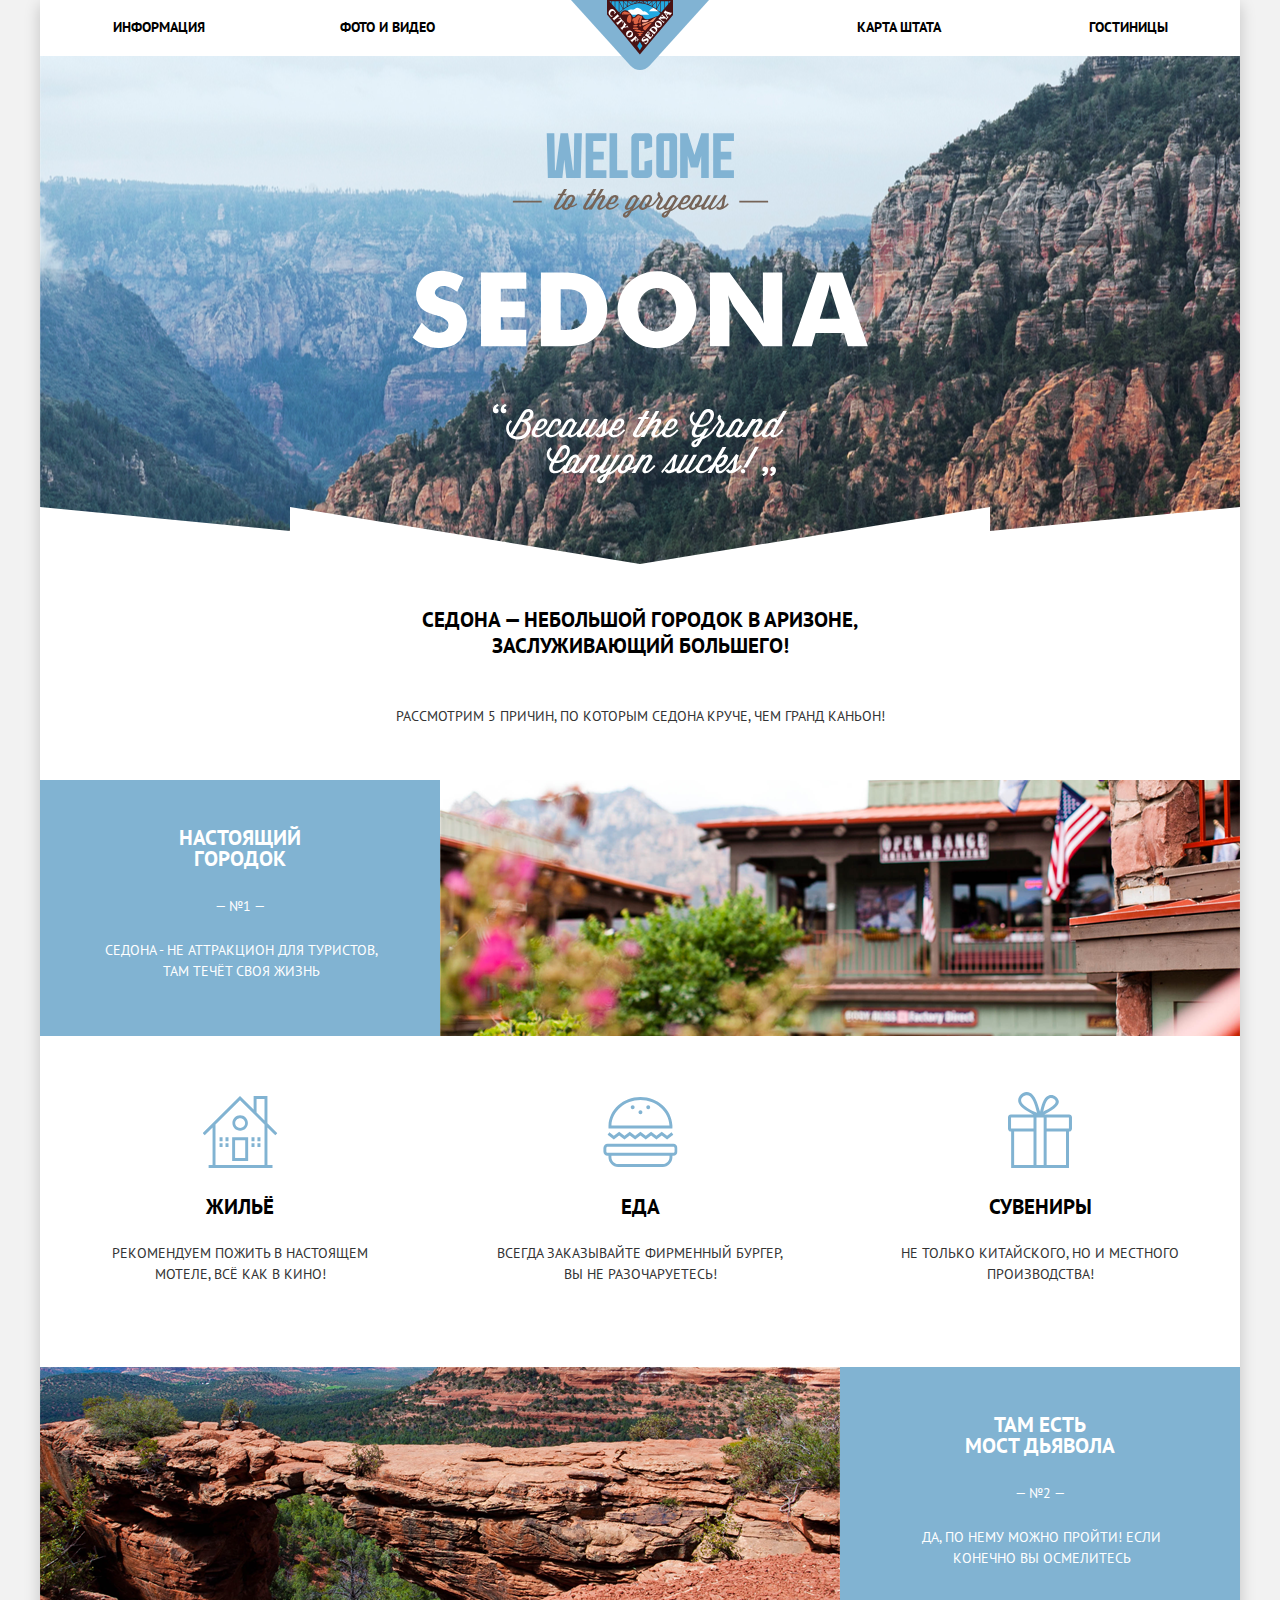
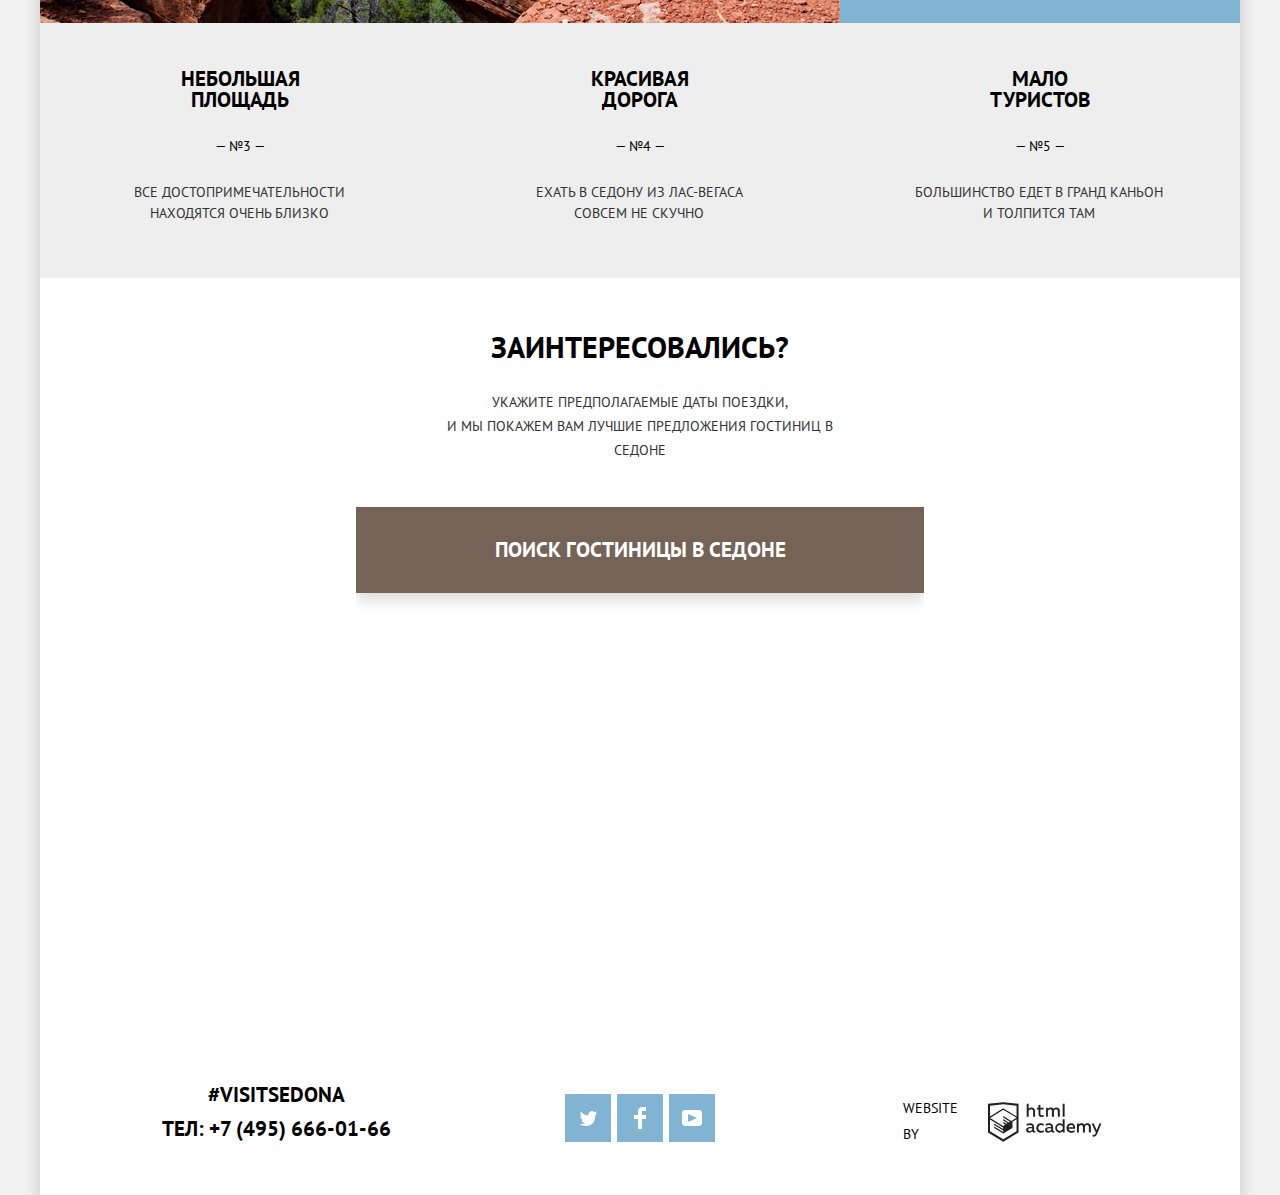
==== commit a908c811: "Исправил js" ====
--- a/index.html
+++ b/index.html
@@ -127,8 +127,8 @@
         </p>
 
         <a class="finding-hotels">Поиск гостиницы в Седоне</a>
-
-        <form class="interested-form animation-modal" action="https://echo.htmlacademy.ru" method="get">
+        <div class="interested-form-wrapper">
+        <form class="interested-form" action="https://echo.htmlacademy.ru" method="get">
           <div class="interested-item">
             <label class="date-of-arrival">
               <span class="date-span all--form-span">Дата заезда:</span>
@@ -199,6 +199,7 @@
           </div>
           <button class="search-button" type="submit">Найти</button>
         </form>
+      </div>
         <div class="map">
           <iframe class="map" src="https://www.google.com/maps/embed?pb=!1m18!1m12!1m3!1d18516.222882406946!2d-111.76871372099073!3d34.87540231352583!2m3!1f0!2f0!3f0!3m2!1i1024!2i768!4f13.1!3m3!1m2!1s0x872da132f942b00d%3A0x5548c523fa6c8efd!2z0KHQtdC00L7QvdCwLCDQkNGA0LjQt9C-0L3QsCA4NjMzNiwg0KHQqNCQ!5e0!3m2!1sru!2sru!4v1614860380317!5m2!1sru!2sru" width="1200" height="594" style="border:0;" allowfullscreen="" loading="lazy" title="карта Седоны"></iframe>
         </div>
--- a/css/style.css
+++ b/css/style.css
@@ -384,19 +384,39 @@
 
 /* interested-form */
 .interested-form {
+  padding: 55px 55px 55px 55px;
+  display: flex;
+  flex-wrap: wrap;
+  font-size: 14px;
+  line-height: 26px;
+  font-weight: 700;
+  background-color: var(--basic-white);
+  box-shadow: 0 7px 15px rgba(0, 1, 1, 0.15);
+  transition: transform 0.3s ease-in-out;
+  transform: translateY(-100%);
+}
+
+.interested-form-wrapper {
   width: 568px;
   margin: 0 auto;
-  padding: 55px 55px 55px 55px;
-  display: flex;
-  flex-wrap: wrap;
-  font-size: 14px;
-  line-height: 26px;
-  font-weight: 700;
   position: absolute;
   left: 0;
   right: 0;
-  background-color: var(--basic-white);
-  box-shadow: 0px 7px 15px rgba(0, 1, 1, 0.15);
+  overflow: hidden;
+  pointer-events: none;
+}
+
+.interested-form-wrapper.active {
+  pointer-events: all;
+}
+
+.interested-form.has-error {
+  animation-name: has-error;
+  animation-duration: 0.5s;
+}
+
+.interested-form-wrapper.active .interested-form {
+  transform: translateY(0);
 }
 
 .interested-item {
@@ -1260,17 +1280,24 @@
 }
 
 
-.search-hotel-clicked {
-  display: none;
-}
-
-.animation-modal {
-  animation-name: dropping-two;
-}
-
-@keyframes dropping-two {
+@keyframes has-error {
+  0%,
   100% {
-    transform-origin: top;
-    top:86px;
+    transform: translateX(0);
+  }
+
+  10%,
+  30%,
+  50%,
+  70%,
+  90% {
+    transform: translateX(2%);
+  }
+
+  20%,
+  40%,
+  60%,
+  80% {
+    transform: translateX(-2%);
   }
 }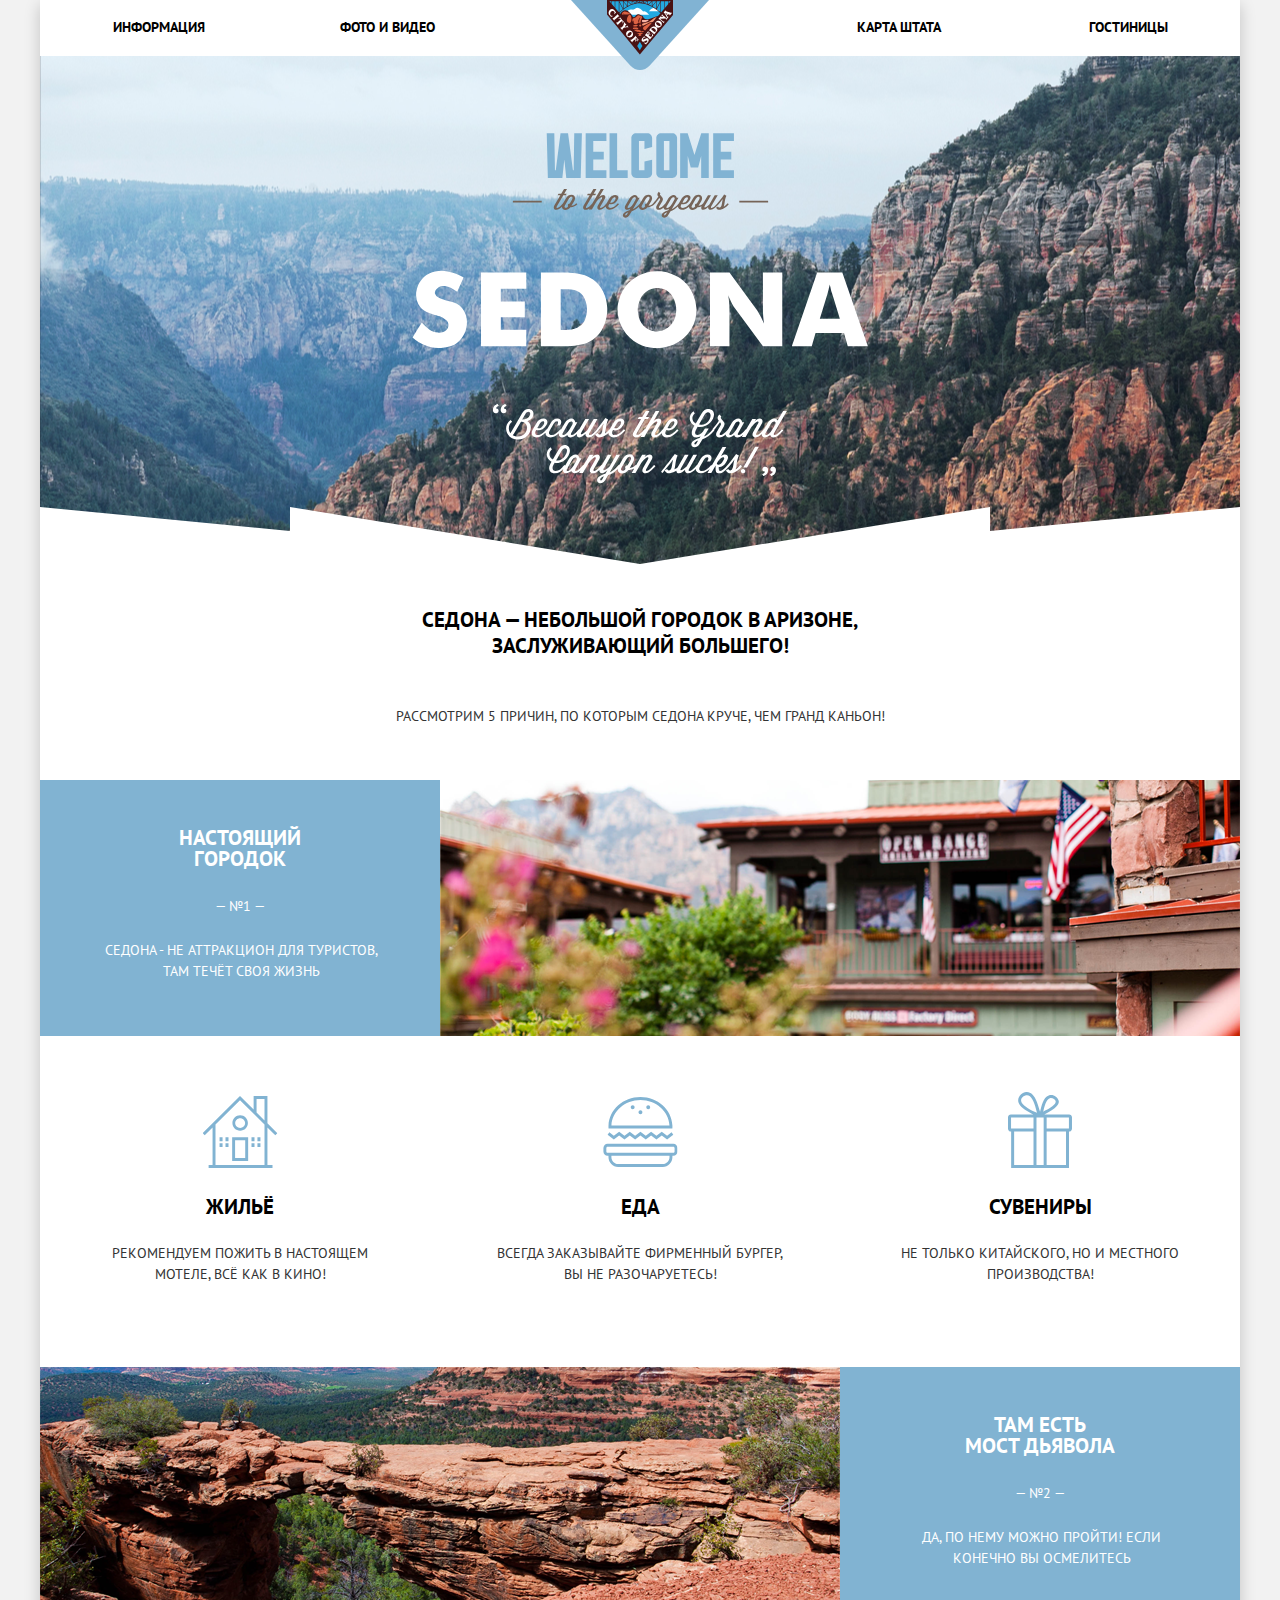
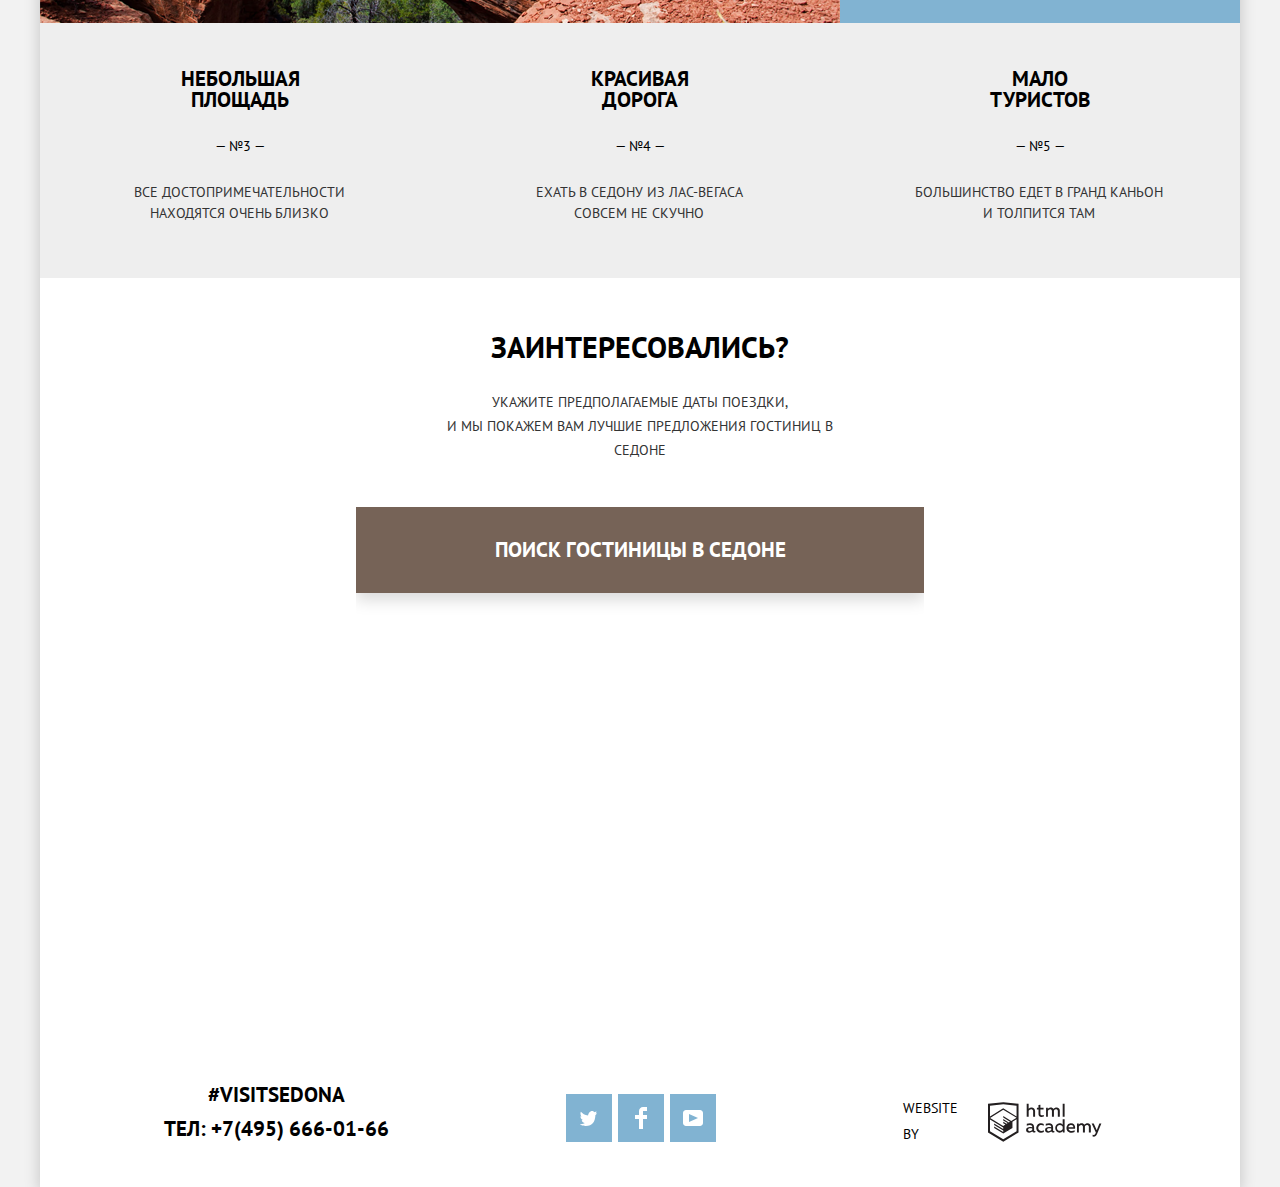
==== commit 362a102b: "Исправления на допуск" ====
--- a/index.html
+++ b/index.html
@@ -1,246 +1,413 @@
 <!DOCTYPE html>
 <html class="page" lang="ru">
-
-<head>
-  <meta charset="utf-8" />
-  <title>HTML Academy: Седона</title>
-  <link href="img/icon/favicon.ico" rel="icon" />
-  <link href="img/icon/favicon.svg" rel="icon" type="image/svg+xml" />
-  <link href="img/icon/apple.png" rel="apple-touch-icon" />
-  <link href="css/normalize.css" rel="stylesheet" />
-  <link href="css/style.css" rel="stylesheet" />
-</head>
-
-<body class="page-body">
-  <div class="page-wrapper">
-    <header class="main-header">
-      <a class="main-header-logo"><img src="img/logo.svg" width="138" height="70" alt="Логотин Седоны" /></a>
-      <nav class="main-navigation">
-        <ul class="site-navigation">
-          <li class="navigation-items">
-            <a class="site-navigation__link" href="blank.html">Информация</a>
+  <head>
+    <meta charset="utf-8" />
+    <title>HTML Academy: Седона</title>
+    <link href="img/icon/favicon.ico" rel="icon" />
+    <link href="img/icon/favicon.svg" rel="icon" type="image/svg+xml" />
+    <link href="img/icon/apple.png" rel="apple-touch-icon" />
+    <link href="css/normalize.css" rel="stylesheet" />
+    <link href="css/style.min.css" rel="stylesheet" />
+  </head>
+
+  <body class="page-body">
+    <div class="page-wrapper">
+      <header class="main-header">
+        <a class="main-header-logo"
+          ><img src="img/logo.svg" width="138" height="70" alt="Логотип Седоны"
+        /></a>
+        <nav class="main-navigation">
+          <ul class="site-navigation">
+            <li class="navigation-items">
+              <a class="site-navigation__link" href="blank.html">Информация</a>
+            </li>
+            <li class="navigation-items">
+              <a class="site-navigation__link" href="blank.html"
+                >Фото и видео</a
+              >
+            </li>
+            <li class="navigation-items">
+              <a class="site-navigation__link" href="blank.html">Карта штата</a>
+            </li>
+            <li class="navigation-items">
+              <a class="site-navigation__link" href="catalog.html">Гостиницы</a>
+            </li>
+          </ul>
+        </nav>
+      </header>
+
+      <main class="center">
+        <section class="welcome welcome--decor">
+          <h1 class="visually-hidden">Добро пожаловать в Седону</h1>
+          <img
+            src="img/welcome.svg"
+            width="457"
+            height="351"
+            alt="Welcome to Gorgeous"
+          />
+        </section>
+
+        <section class="about-us">
+          <h2 class="visually-hidden">О городе Седона</h2>
+          <p class="description-about-us">
+            Седона — небольшой городок в аризоне, заслуживающий большего!
+          </p>
+          <p class="description-about">
+            Рассмотрим 5 причин, по которым седона круче, чем гранд каньон!
+          </p>
+
+          <div class="reason">
+            <div class="reasons-colored">
+              <h3 class="headings-colored">Настоящий городок</h3>
+              <span> — №1 —</span>
+              <p class="description-colored">
+                Седона - не аттракцион для туристов, там течёт своя жизнь
+              </p>
+            </div>
+            <img
+              src="img/first.png"
+              width="800"
+              height="256"
+              alt="Домик в Седоне"
+            />
+          </div>
+
+          <ul class="recommendations-list">
+            <li class="recommendations-item home">
+              <h3 class="headings-reasons-recommendations">Жильё</h3>
+              <p class="description-headers">
+                Рекомендуем пожить в настоящем мотеле, всё как в кино!
+              </p>
+            </li>
+
+            <li class="recommendations-item food">
+              <h3 class="headings-reasons-recommendations">Еда</h3>
+              <p class="description-headers">
+                Всегда заказывайте фирменный бургер, вы не разочаруетесь!
+              </p>
+            </li>
+
+            <li class="recommendations-item suv">
+              <h3 class="headings-reasons-recommendations">Сувениры</h3>
+              <p class="description-headers">
+                Не только китайского, но и местного производства!
+              </p>
+            </li>
+          </ul>
+
+          <div class="reason">
+            <img
+              src="img/second.png"
+              width="800"
+              height="256"
+              alt="Мост дьявола"
+            />
+            <div class="reasons-colored">
+              <h3 class="headings-colored">Там есть мост дьявола</h3>
+              <span> — №2 —</span>
+              <p class="description-colored">
+                Да, по нему можно пройти! Если конечно вы осмелитесь
+              </p>
+            </div>
+          </div>
+
+          <ul class="reasons-list">
+            <li class="reasons-item">
+              <h3 class="headings-other-reasons">Небольшая площадь</h3>
+              <span> — №3 —</span>
+              <p class="description-reasons">
+                Все достопримечательности находятся очень близко
+              </p>
+            </li>
+            <li class="reasons-item">
+              <h3 class="headings-other-reasons">Красивая дорога</h3>
+              <span> — №4 —</span>
+              <p class="description-reasons">
+                Ехать в седону из лас-вегаса совсем не скучно
+              </p>
+            </li>
+            <li class="reasons-item">
+              <h3 class="headings-other-reasons">Мало туристов</h3>
+              <span> — №5 —</span>
+              <p class="description-reasons">
+                Большинство едет в гранд каньон и толпится там
+              </p>
+            </li>
+          </ul>
+        </section>
+
+        <section class="interested modal-interested">
+          <h2 class="visually-hidden">Поиск гостиницы в Седоне</h2>
+          <p class="interested-heading">Заинтересовались?</p>
+          <p class="description-interested">
+            Укажите предполагаемые даты поездки,<br />и мы покажем вам лучшие
+            предложения гостиниц в Седоне
+          </p>
+
+          <a class="finding-hotels" href="#">Поиск гостиницы в Седоне</a>
+          <div class="interested-form-wrapper">
+            <form
+              class="interested-form"
+              action="https://echo.htmlacademy.ru"
+              method="get"
+            >
+              <div class="interested-item">
+                <label class="date-of-arrival">
+                  <span class="date-span all--form-span">Дата заезда:</span>
+                  <input
+                    class="date__input"
+                    type="text"
+                    name="arrival-date__link"
+                    value="24 Апреля 2017"
+                  />
+                  <a
+                    class="arrival-date__link"
+                    href="#"
+                    aria-label="Иконка календаря"
+                    ><svg
+                      width="21"
+                      height="23"
+                      aria-hidden="true"
+                      focusable="false"
+                      viewBox="0 0 21 23"
+                      xmlns="http://www.w3.org/2000/svg"
+                    >
+                      <path
+                        fill-rule="evenodd"
+                        clip-rule="evenodd"
+                        d="M16.406 3.02498H19.251C20.217 3.02498 21 3.84698 21 4.86198V21.164C21 22.179 20.217 23 19.251 23H1.75C0.784 23 0 22.179 0 21.164V4.86198C0 3.84698 0.784 3.02498 1.75 3.02498H4.593V1.64798C4.593 1.26698 4.887 0.958984 5.25 0.958984C5.612 0.958984 5.906 1.26698 5.906 1.64798V3.02498H9.844V1.64798C9.844 1.26698 10.138 0.958984 10.501 0.958984C10.862 0.958984 11.156 1.26698 11.156 1.64798V3.02498H15.094V1.64798C15.094 1.26698 15.387 0.958984 15.75 0.958984C16.112 0.958984 16.406 1.26698 16.406 1.64798V3.02498ZM19.5646 21.484C19.6466 21.3979 19.691 21.2828 19.688 21.164H19.689V4.86198C19.689 4.60898 19.493 4.40298 19.252 4.40298H16.407V5.78098C16.407 6.16198 16.113 6.46998 15.751 6.46998C15.388 6.46998 15.095 6.16198 15.095 5.78098V4.40298H11.157V5.78098C11.157 6.16198 10.863 6.46998 10.502 6.46998C10.139 6.46998 9.845 6.16198 9.845 5.78098V4.40298H5.907V5.78098C5.907 6.16198 5.613 6.46998 5.251 6.46998C4.888 6.46998 4.594 6.16198 4.594 5.78098V4.40298H1.75C1.50263 4.40953 1.30696 4.61458 1.312 4.86198V21.164C1.30696 21.4114 1.50263 21.6164 1.75 21.623H19.251C19.3698 21.6201 19.4826 21.5701 19.5646 21.484Z"
+                      />
+                      <path
+                        fill-rule="evenodd"
+                        clip-rule="evenodd"
+                        d="M4.59399 9.22498H7.21899V11.291H4.59399V9.22498ZM4.59399 12.668H7.21899V14.735H4.59399V12.668ZM7.21899 16.112H4.59399V18.178H7.21899V16.112ZM9.18799 16.112H11.813V18.178H9.18799V16.112ZM11.813 12.668H9.18799V14.735H11.813V12.668ZM9.18799 9.22498H11.813V11.291H9.18799V9.22498ZM16.406 16.112H13.781V18.178H16.406V16.112ZM13.781 12.668H16.406V14.735H13.781V12.668ZM16.406 9.22498H13.781V11.291H16.406V9.22498Z"
+                      />
+                    </svg>
+                  </a>
+                </label>
+              </div>
+              <div class="interested-item">
+                <label class="date-of-departure">
+                  <span class="date-span all--form-span">Дата выезда:</span>
+                  <input
+                    class="date__input"
+                    type="text"
+                    name="date-departure"
+                    value="4 Июля 2017"
+                  />
+                  <a
+                    class="date-departure__link"
+                    href="#"
+                    aria-label="Иконка календаря"
+                    ><svg
+                      width="21"
+                      height="23"
+                      aria-hidden="true"
+                      focusable="false"
+                      viewBox="0 0 21 23"
+                      xmlns="http://www.w3.org/2000/svg"
+                    >
+                      <path
+                        fill-rule="evenodd"
+                        clip-rule="evenodd"
+                        d="M16.406 3.02498H19.251C20.217 3.02498 21 3.84698 21 4.86198V21.164C21 22.179 20.217 23 19.251 23H1.75C0.784 23 0 22.179 0 21.164V4.86198C0 3.84698 0.784 3.02498 1.75 3.02498H4.593V1.64798C4.593 1.26698 4.887 0.958984 5.25 0.958984C5.612 0.958984 5.906 1.26698 5.906 1.64798V3.02498H9.844V1.64798C9.844 1.26698 10.138 0.958984 10.501 0.958984C10.862 0.958984 11.156 1.26698 11.156 1.64798V3.02498H15.094V1.64798C15.094 1.26698 15.387 0.958984 15.75 0.958984C16.112 0.958984 16.406 1.26698 16.406 1.64798V3.02498ZM19.5646 21.484C19.6466 21.3979 19.691 21.2828 19.688 21.164H19.689V4.86198C19.689 4.60898 19.493 4.40298 19.252 4.40298H16.407V5.78098C16.407 6.16198 16.113 6.46998 15.751 6.46998C15.388 6.46998 15.095 6.16198 15.095 5.78098V4.40298H11.157V5.78098C11.157 6.16198 10.863 6.46998 10.502 6.46998C10.139 6.46998 9.845 6.16198 9.845 5.78098V4.40298H5.907V5.78098C5.907 6.16198 5.613 6.46998 5.251 6.46998C4.888 6.46998 4.594 6.16198 4.594 5.78098V4.40298H1.75C1.50263 4.40953 1.30696 4.61458 1.312 4.86198V21.164C1.30696 21.4114 1.50263 21.6164 1.75 21.623H19.251C19.3698 21.6201 19.4826 21.5701 19.5646 21.484Z"
+                      />
+                      <path
+                        fill-rule="evenodd"
+                        clip-rule="evenodd"
+                        d="M4.59399 9.22498H7.21899V11.291H4.59399V9.22498ZM4.59399 12.668H7.21899V14.735H4.59399V12.668ZM7.21899 16.112H4.59399V18.178H7.21899V16.112ZM9.18799 16.112H11.813V18.178H9.18799V16.112ZM11.813 12.668H9.18799V14.735H11.813V12.668ZM9.18799 9.22498H11.813V11.291H9.18799V9.22498ZM16.406 16.112H13.781V18.178H16.406V16.112ZM13.781 12.668H16.406V14.735H13.781V12.668ZM16.406 9.22498H13.781V11.291H16.406V9.22498Z"
+                      />
+                    </svg>
+                  </a>
+                </label>
+              </div>
+              <div class="amount-guests">
+                <label for="amount">
+                  <span class="interested-item all--form-span"
+                    >Взрослые:</span
+                  ></label
+                >
+                <div class="adults-of-amount">
+                  <button
+                    class="minus-icon"
+                    type="button"
+                    name="minus"
+                    aria-label="Уменьшить количество"
+                  >
+                    <svg
+                      width="12"
+                      height="3"
+                      aria-hidden="true"
+                      focusable="false"
+                      viewBox="0 0 12 3"
+                      xmlns="http://www.w3.org/2000/svg"
+                    >
+                      <rect width="12" height="3" />
+                    </svg>
+                  </button>
+                  <input
+                    class="finding-icon"
+                    type="text"
+                    name="amount-adults"
+                    value="2"
+                    id="amount"
+                  />
+                  <button
+                    class="plus-icon"
+                    type="button"
+                    name="plus"
+                    aria-label="Увеличить количество"
+                  >
+                    <svg
+                      width="11"
+                      height="11"
+                      aria-hidden="true"
+                      focusable="false"
+                      viewBox="0 0 11 11"
+                      xmlns="http://www.w3.org/2000/svg"
+                    >
+                      <path
+                        fill-rule="evenodd"
+                        clip-rule="evenodd"
+                        d="M4.23086 6.76932V11H6.76932V6.76932H11V4.23086H6.76932V0H4.23085V4.23086H0V6.76932H4.23086Z"
+                      />
+                    </svg>
+                  </button>
+                </div>
+              </div>
+              <div class="child-guests">
+                <label for="child">
+                  <span class="interested-item all--form-span"
+                    >Дети:</span
+                  ></label
+                >
+                <div class="adults-of-child">
+                  <button
+                    class="minus-icon"
+                    type="button"
+                    name="minus"
+                    aria-label="Уменьшить количество"
+                  >
+                    <svg
+                      width="12"
+                      height="3"
+                      aria-hidden="true"
+                      focusable="false"
+                      viewBox="0 0 12 3"
+                      xmlns="http://www.w3.org/2000/svg"
+                    >
+                      <rect width="12" height="3" />
+                    </svg>
+                  </button>
+                  <input
+                    class="finding-icon"
+                    type="text"
+                    name="amount-child"
+                    value="0"
+                    id="child"
+                  />
+                  <button
+                    class="plus-icon"
+                    type="button"
+                    name="plus"
+                    aria-label="Увеличить количество"
+                  >
+                    <svg
+                      width="11"
+                      height="11"
+                      aria-hidden="true"
+                      focusable="false"
+                      viewBox="0 0 11 11"
+                      xmlns="http://www.w3.org/2000/svg"
+                    >
+                      <path
+                        fill-rule="evenodd"
+                        clip-rule="evenodd"
+                        d="M4.23086 6.76932V11H6.76932V6.76932H11V4.23086H6.76932V0H4.23085V4.23086H0V6.76932H4.23086Z"
+                      />
+                    </svg>
+                  </button>
+                </div>
+              </div>
+              <button class="search-button" type="submit">Найти</button>
+            </form>
+          </div>
+          <div class="map">
+            <iframe
+              class="map"
+              src="https://www.google.com/maps/embed?pb=!1m18!1m12!1m3!1d18516.222882406946!2d-111.76871372099073!3d34.87540231352583!2m3!1f0!2f0!3f0!3m2!1i1024!2i768!4f13.1!3m3!1m2!1s0x872da132f942b00d%3A0x5548c523fa6c8efd!2z0KHQtdC00L7QvdCwLCDQkNGA0LjQt9C-0L3QsCA4NjMzNiwg0KHQqNCQ!5e0!3m2!1sru!2sru!4v1614860380317!5m2!1sru!2sru"
+              width="1200"
+              height="594"
+              style="border: 0"
+              allowfullscreen=""
+              loading="lazy"
+              title="карта Седоны"
+            ></iframe>
+          </div>
+        </section>
+      </main>
+
+      <footer class="main-footer index--footer">
+        <p class="contacts">
+          <span>#visitsedona</span>
+          <a
+            class="contacts-phone"
+            aria-label="Телефон записи"
+            href="tel:+74956660166"
+            >Тел: +7(495) 666-01-66</a
+          >
+        </p>
+
+        <ul class="social-list">
+          <li class="social-item">
+            <a
+              class="social-link social-link--tw"
+              href="https://twitter.com/"
+              aria-label="Твиттер"
+            >
+              <span class="visually-hidden">Наш страница в Твиттер</span>
+            </a>
           </li>
-          <li class="navigation-items">
-            <a class="site-navigation__link" href="blank.html">Фото и видео</a>
+          <li class="social-item">
+            <a
+              class="social-link social-link--fb"
+              href="https://ru-ru.facebook.com/"
+              aria-label="Фейсбук"
+            >
+              <span class="visually-hidden">Наша страница на Facebook</span>
+            </a>
           </li>
-          <li class="navigation-items">
-            <a class="site-navigation__link" href="blank.html">Карта штата</a>
-          </li>
-          <li class="navigation-items">
-            <a class="site-navigation__link" href="catalog.html">Гостиницы</a>
+          <li class="social-item">
+            <a
+              class="social-link social-link--yt"
+              href="https://www.youtube.com/"
+              aria-label="YouTube"
+            >
+              <span class="visually-hidden">Наш канал на YouTube </span>
+            </a>
           </li>
         </ul>
-      </nav>
-    </header>
-
-    <main class="center">
-      <section class="welcome welcome--decor">
-        <h1 class="visually-hidden">Добро пожаловать в Седону</h1>
-        <img src="img/welcome.svg" width="457" height="351" alt="Welcome to Gorgeous" />
-      </section>
-
-      <section class="about-us">
-        <h2 class="visually-hidden">О городе Седона</h2>
-        <p class="description-about-us">
-          Седона — небольшой городок в аризоне, заслуживающий большего!
-        </p>
-        <p class="description-about">
-          Рассмотрим 5 причин, по которым седона круче, чем гранд каньон!
-        </p>
-
-        <div class="reason">
-          <div class="reasons-colored">
-            <h3 class="headings-colored">Настоящий городок</h3>
-            <span> — №1 —</span>
-            <p class="description-colored">
-              Седона - не аттракцион для туристов, там течёт своя жизнь
-            </p>
-          </div>
-          <img src="img/first.png" width="800" height="256" alt="Домик в Седоне" />
-        </div>
-
-        <ul class="recommendations-list">
-          <li class="recommendations-item home">
-            <h3 class="headings-reasons-recommendations">Жильё</h3>
-            <p class="description-headers">
-              Рекомендуем пожить в настоящем мотеле, всё как в кино!
-            </p>
-          </li>
-
-          <li class="recommendations-item food">
-            <h3 class="headings-reasons-recommendations">Еда</h3>
-            <p class="description-headers">
-              Всегда заказывайте фирменный бургер, вы не разочаруетесь!
-            </p>
-          </li>
-
-          <li class="recommendations-item suv">
-            <h3 class="headings-reasons-recommendations">Сувениры</h3>
-            <p class="description-headers">
-              Не только китайского, но и местного производства!
-            </p>
-          </li>
-        </ul>
-
-        <div class="reason">
-          <img src="img/second.png" width="800" height="256" alt="Мост дьявола" />
-          <div class="reasons-colored">
-            <h3 class="headings-colored">Там есть мост дьявола</h3>
-            <span> — №2 —</span>
-            <p class="description-colored">
-              Да, по нему можно пройти! Если конечно вы осмелитесь
-            </p>
-          </div>
-        </div>
-
-        <ul class="reasons-list">
-          <li class="reasons-item">
-            <h3 class="headings-other-reasons">Небольшая площадь</h3>
-            <span> — №3 —</span>
-            <p class="description-reasons">
-              Все достопримечательности находятся очень близко
-            </p>
-          </li>
-          <li class="reasons-item">
-            <h3 class="headings-other-reasons">Красивая дорога</h3>
-            <span> — №4 —</span>
-            <p class="description-reasons">
-              Ехать в седону из лас-вегаса совсем не скучно
-            </p>
-          </li>
-          <li class="reasons-item">
-            <h3 class="headings-other-reasons">Мало туристов</h3>
-            <span> — №5 —</span>
-            <p class="description-reasons">
-              Большинство едет в гранд каньон и толпится там
-            </p>
-          </li>
-        </ul>
-      </section>
-
-      <section class="interested modal-interested">
-        <h2 class="visually-hidden">Поиск гостиницы в Седоне</h2>
-        <p class="interested-heading">Заинтересовались?</p>
-        <p class="description-interested">
-          Укажите предполагаемые даты поездки,<br />и мы покажем вам лучшие
-          предложения гостиниц в Седоне
-        </p>
-
-        <a class="finding-hotels">Поиск гостиницы в Седоне</a>
-        <div class="interested-form-wrapper">
-        <form class="interested-form" action="https://echo.htmlacademy.ru" method="get">
-          <div class="interested-item">
-            <label class="date-of-arrival">
-              <span class="date-span all--form-span">Дата заезда:</span>
-              <input class="date__input" type="text" name="arrival-date__link" value="24 Апреля 2017" />
-              <a class="arrival-date__link" href="#" aria-label="Иконка календаря"><svg width="21" height="23"
-                  aria-hidden="true" focusable="false" viewBox="0 0 21 23" xmlns="http://www.w3.org/2000/svg">
-                  <path fill-rule="evenodd" clip-rule="evenodd"
-                    d="M16.406 3.02498H19.251C20.217 3.02498 21 3.84698 21 4.86198V21.164C21 22.179 20.217 23 19.251 23H1.75C0.784 23 0 22.179 0 21.164V4.86198C0 3.84698 0.784 3.02498 1.75 3.02498H4.593V1.64798C4.593 1.26698 4.887 0.958984 5.25 0.958984C5.612 0.958984 5.906 1.26698 5.906 1.64798V3.02498H9.844V1.64798C9.844 1.26698 10.138 0.958984 10.501 0.958984C10.862 0.958984 11.156 1.26698 11.156 1.64798V3.02498H15.094V1.64798C15.094 1.26698 15.387 0.958984 15.75 0.958984C16.112 0.958984 16.406 1.26698 16.406 1.64798V3.02498ZM19.5646 21.484C19.6466 21.3979 19.691 21.2828 19.688 21.164H19.689V4.86198C19.689 4.60898 19.493 4.40298 19.252 4.40298H16.407V5.78098C16.407 6.16198 16.113 6.46998 15.751 6.46998C15.388 6.46998 15.095 6.16198 15.095 5.78098V4.40298H11.157V5.78098C11.157 6.16198 10.863 6.46998 10.502 6.46998C10.139 6.46998 9.845 6.16198 9.845 5.78098V4.40298H5.907V5.78098C5.907 6.16198 5.613 6.46998 5.251 6.46998C4.888 6.46998 4.594 6.16198 4.594 5.78098V4.40298H1.75C1.50263 4.40953 1.30696 4.61458 1.312 4.86198V21.164C1.30696 21.4114 1.50263 21.6164 1.75 21.623H19.251C19.3698 21.6201 19.4826 21.5701 19.5646 21.484Z" />
-                  <path fill-rule="evenodd" clip-rule="evenodd"
-                    d="M4.59399 9.22498H7.21899V11.291H4.59399V9.22498ZM4.59399 12.668H7.21899V14.735H4.59399V12.668ZM7.21899 16.112H4.59399V18.178H7.21899V16.112ZM9.18799 16.112H11.813V18.178H9.18799V16.112ZM11.813 12.668H9.18799V14.735H11.813V12.668ZM9.18799 9.22498H11.813V11.291H9.18799V9.22498ZM16.406 16.112H13.781V18.178H16.406V16.112ZM13.781 12.668H16.406V14.735H13.781V12.668ZM16.406 9.22498H13.781V11.291H16.406V9.22498Z" />
-                </svg>
-              </a>
-            </label>
-          </div>
-          <div class="interested-item">
-            <label class="date-of-departure">
-              <span class="date-span all--form-span">Дата выезда:</span>
-              <input class="date__input" type="text" name="date-departure" value="4 Июля 2017" />
-              <a class="date-departure__link" href="#" aria-label="Иконка календаря"><svg width="21" height="23"
-                  aria-hidden="true" focusable="false" viewBox="0 0 21 23" xmlns="http://www.w3.org/2000/svg">
-                  <path fill-rule="evenodd" clip-rule="evenodd"
-                    d="M16.406 3.02498H19.251C20.217 3.02498 21 3.84698 21 4.86198V21.164C21 22.179 20.217 23 19.251 23H1.75C0.784 23 0 22.179 0 21.164V4.86198C0 3.84698 0.784 3.02498 1.75 3.02498H4.593V1.64798C4.593 1.26698 4.887 0.958984 5.25 0.958984C5.612 0.958984 5.906 1.26698 5.906 1.64798V3.02498H9.844V1.64798C9.844 1.26698 10.138 0.958984 10.501 0.958984C10.862 0.958984 11.156 1.26698 11.156 1.64798V3.02498H15.094V1.64798C15.094 1.26698 15.387 0.958984 15.75 0.958984C16.112 0.958984 16.406 1.26698 16.406 1.64798V3.02498ZM19.5646 21.484C19.6466 21.3979 19.691 21.2828 19.688 21.164H19.689V4.86198C19.689 4.60898 19.493 4.40298 19.252 4.40298H16.407V5.78098C16.407 6.16198 16.113 6.46998 15.751 6.46998C15.388 6.46998 15.095 6.16198 15.095 5.78098V4.40298H11.157V5.78098C11.157 6.16198 10.863 6.46998 10.502 6.46998C10.139 6.46998 9.845 6.16198 9.845 5.78098V4.40298H5.907V5.78098C5.907 6.16198 5.613 6.46998 5.251 6.46998C4.888 6.46998 4.594 6.16198 4.594 5.78098V4.40298H1.75C1.50263 4.40953 1.30696 4.61458 1.312 4.86198V21.164C1.30696 21.4114 1.50263 21.6164 1.75 21.623H19.251C19.3698 21.6201 19.4826 21.5701 19.5646 21.484Z" />
-                  <path fill-rule="evenodd" clip-rule="evenodd"
-                    d="M4.59399 9.22498H7.21899V11.291H4.59399V9.22498ZM4.59399 12.668H7.21899V14.735H4.59399V12.668ZM7.21899 16.112H4.59399V18.178H7.21899V16.112ZM9.18799 16.112H11.813V18.178H9.18799V16.112ZM11.813 12.668H9.18799V14.735H11.813V12.668ZM9.18799 9.22498H11.813V11.291H9.18799V9.22498ZM16.406 16.112H13.781V18.178H16.406V16.112ZM13.781 12.668H16.406V14.735H13.781V12.668ZM16.406 9.22498H13.781V11.291H16.406V9.22498Z" />
-                </svg>
-              </a>
-            </label>
-          </div>
-          <div class="amount-guests">
-            <label for="amount">
-              <span class="interested-item all--form-span">Взрослые:</span></label>
-            <div class="adults-of-amount">
-              <button class="minus-icon" type="button" name="minus" aria-label="Уменьшить количество">
-                <svg width="12" height="3" aria-hidden="true" focusable="false" viewBox="0 0 12 3"
-                  xmlns="http://www.w3.org/2000/svg">
-                  <rect width="12" height="3" />
-                </svg>
-              </button>
-              <input class="finding-icon" type="text" name="amount-adults" value="2" id="amount" />
-              <button class="plus-icon" type="button" name="plus" aria-label="Увеличить количество">
-                <svg width="11" height="11" aria-hidden="true" focusable="false" viewBox="0 0 11 11"
-                  xmlns="http://www.w3.org/2000/svg">
-                  <path fill-rule="evenodd" clip-rule="evenodd"
-                    d="M4.23086 6.76932V11H6.76932V6.76932H11V4.23086H6.76932V0H4.23085V4.23086H0V6.76932H4.23086Z" />
-                </svg>
-              </button>
-            </div>
-          </div>
-          <div class="child-guests">
-            <label for="child">
-              <span class="interested-item all--form-span">Дети:</span></label>
-            <div class="adults-of-child">
-              <button class="minus-icon" type="button" name="minus" aria-label="Уменьшить количество">
-                <svg width="12" height="3" aria-hidden="true" focusable="false" viewBox="0 0 12 3"
-                  xmlns="http://www.w3.org/2000/svg">
-                  <rect width="12" height="3" />
-                </svg>
-              </button>
-              <input class="finding-icon" type="text" name="amount-child" value="0" id="child" />
-              <button class="plus-icon" type="button" name="plus" aria-label="Увеличить количество">
-                <svg width="11" height="11" aria-hidden="true" focusable="false" viewBox="0 0 11 11"
-                  xmlns="http://www.w3.org/2000/svg">
-                  <path fill-rule="evenodd" clip-rule="evenodd"
-                    d="M4.23086 6.76932V11H6.76932V6.76932H11V4.23086H6.76932V0H4.23085V4.23086H0V6.76932H4.23086Z" />
-                </svg>
-              </button>
-            </div>
-          </div>
-          <button class="search-button" type="submit">Найти</button>
-        </form>
-      </div>
-        <div class="map">
-          <iframe class="map" src="https://www.google.com/maps/embed?pb=!1m18!1m12!1m3!1d18516.222882406946!2d-111.76871372099073!3d34.87540231352583!2m3!1f0!2f0!3f0!3m2!1i1024!2i768!4f13.1!3m3!1m2!1s0x872da132f942b00d%3A0x5548c523fa6c8efd!2z0KHQtdC00L7QvdCwLCDQkNGA0LjQt9C-0L3QsCA4NjMzNiwg0KHQqNCQ!5e0!3m2!1sru!2sru!4v1614860380317!5m2!1sru!2sru" width="1200" height="594" style="border:0;" allowfullscreen="" loading="lazy" title="карта Седоны"></iframe>
-        </div>
-      </section>
-    </main>
-
-    <footer class="main-footer index--footer">
-      <p class="contacts">
-        <span>#visitsedona</span>
-        <a class="contacts-phone" aria-label="Телефон записи" href="tel:+74956660166">Тел: +7 (495) 666-01-66</a>
-      </p>
-
-      <ul class="social-list">
-        <li class="social-item">
-          <a class="social-link social-link--tw" href="https://twitter.com/" aria-label="Твиттер">
-            <span class="visually-hidden">Наш страница в Твиттер</span>
-          </a>
-        </li>
-        <li class="social-item">
-          <a class="social-link social-link--fb" href="https://ru-ru.facebook.com/" aria-label="Фейсбук">
-            <span class="visually-hidden">Наша страница на Facebook</span>
-          </a>
-        </li>
-        <li class="social-item">
-          <a class="social-link social-link--yt" href="https://www.youtube.com/" aria-label="YouTube">
-            <span class="visually-hidden">Наш канал на YouTube </span>
-          </a>
-        </li>
-      </ul>
-
-      <a class="footer-copyright" href="https://up.htmlacademy.ru/htmlcss/30">
-        <span class="html-by">Website by</span>
-        <svg class="html-logo" width="115" height="41" role="img" aria-label="Логотип Html Academy" viewBox="0 0 115 41"
-          xmlns="http://www.w3.org/2000/svg">
-          <path fill-rule="evenodd" clip-rule="evenodd"
-            d="M15.5197 1.05737H15.3509L0 2.71895V31.4945L15.3509 40.8382L30.7018 31.4945V2.71895L15.5197 1.05737ZM77.0183 2.62185H75.0876V15.7311H77.0183V2.62185ZM40.8619 2.63264V7.76843C41.6131 6.9864 42.6386 6.5436 43.7105 6.53843C44.6823 6.47908 45.6329 6.84495 46.3253 7.54479C47.0177 8.24462 47.3866 9.21244 47.3399 10.2068V15.7634H45.367V10.4658C45.4231 9.94897 45.2754 9.43059 44.9566 9.02553C44.6377 8.62047 44.174 8.36218 43.6683 8.3079H43.3518C42.3456 8.36979 41.4321 8.9295 40.9041 9.80764V15.7634H38.8995V2.63264H40.8619ZM77.0183 31.4837H75.2775V30.0595C74.4828 31.1353 73.23 31.7538 71.9119 31.7211C69.4751 31.5528 67.5825 29.4822 67.5825 26.9845C67.5825 24.4867 69.4751 22.4162 71.9119 22.2479C73.1195 22.2052 74.2818 22.7203 75.0771 23.6505V18.3205H77.0183V31.4837ZM47.0656 30.0595C47.263 30.0515 47.4583 30.0152 47.6459 29.9516V31.3866C47.2482 31.5404 46.826 31.6172 46.4009 31.6132C45.6482 31.6769 44.9394 31.2429 44.639 30.5342C43.7036 31.31 42.5302 31.7227 41.3261 31.6995C39.733 31.6995 38.256 30.804 38.256 28.9482C38.256 26.65 40.3661 25.9379 42.1702 25.9379C42.9402 25.9505 43.707 26.0408 44.4596 26.2076V25.884C44.4596 24.805 43.6578 23.9742 42.1491 23.9742C41.0585 23.9764 39.9804 24.2116 38.9839 24.6647V22.8305C40.0678 22.451 41.204 22.2506 42.3495 22.2371C44.8394 22.2371 46.3693 23.4455 46.3693 26.1753V29.4121C46.3546 29.5668 46.401 29.721 46.4981 29.8406C46.5951 29.9601 46.7349 30.035 46.8862 30.0487H47.0656V30.0595ZM40.2711 28.8403C40.298 29.229 40.4761 29.5905 40.7655 29.844C41.055 30.0974 41.4317 30.2217 41.8115 30.189H41.9275C42.8819 30.1906 43.7973 29.8022 44.4702 29.11V27.5779C43.842 27.4414 43.2026 27.3655 42.5605 27.3513C41.5055 27.3513 40.2817 27.7074 40.2817 28.8403H40.2711ZM56.0229 22.9384C55.1962 22.4632 54.2596 22.2246 53.3115 22.2479H52.9422C51.7332 22.2873 50.5891 22.8166 49.7619 23.7192C48.9347 24.6218 48.4923 25.8236 48.5321 27.06V27.5024C48.6957 30.0004 50.805 31.8921 53.2482 31.7318C54.2519 31.7555 55.2477 31.5452 56.1601 31.1168V29.2718C55.3769 29.7215 54.4945 29.9591 53.5963 29.9624C52.5199 30.0288 51.4963 29.4793 50.9385 28.5356C50.3806 27.5918 50.3806 26.4095 50.9385 25.4658C51.4963 24.522 52.5199 23.9725 53.5963 24.039C54.461 24.0357 55.3066 24.2989 56.0229 24.7942V22.9384ZM66.1514 30.0595C66.3488 30.0515 66.5441 30.0152 66.7317 29.9516V31.3866C66.334 31.5404 65.9118 31.6172 65.4867 31.6132C64.734 31.6769 64.0252 31.2429 63.7248 30.5342C62.7894 31.31 61.616 31.7227 60.4119 31.6995C58.8188 31.6995 57.3417 30.804 57.3417 28.9482C57.3417 26.65 59.4518 25.9379 61.256 25.9379C62.0259 25.9505 62.7928 26.0408 63.5454 26.2076V25.884C63.5454 24.805 62.7436 23.9742 61.2349 23.9742C60.1443 23.9764 59.0662 24.2116 58.0697 24.6647V22.8305C59.1536 22.451 60.2897 22.2506 61.4353 22.2371C63.9252 22.2371 65.455 23.4455 65.455 26.1753V29.4121C65.4404 29.5668 65.4868 29.721 65.5838 29.8406C65.6809 29.9601 65.8207 30.035 65.972 30.0487H66.1514V30.0595ZM59.855 29.8481C59.5632 29.5943 59.3837 29.2311 59.3569 28.8403H59.378C59.378 27.7074 60.5385 27.3513 61.6569 27.3513C62.299 27.3655 62.9383 27.4414 63.5665 27.5779V29.11C62.8937 29.8022 61.9782 30.1906 61.0239 30.189H60.9078C60.5263 30.2247 60.1469 30.1019 59.855 29.8481ZM69.3271 26.9305C69.3271 25.2859 70.6308 23.9526 72.239 23.9526L72.2601 24.0066C73.4742 24.0066 74.5742 24.7382 75.0665 25.8732V28.0311C74.5856 29.1871 73.4673 29.9296 72.239 29.9084C70.6308 29.9084 69.3271 28.5752 69.3271 26.9305ZM83.3486 22.2479C86.8408 22.2479 88.0541 25.1395 87.4844 27.7397H80.922C81.1436 29.3582 82.6839 30.0163 84.2876 30.0163C85.2509 30.0196 86.2027 29.8021 87.0729 29.3797V31.1061C86.0736 31.5421 84.9939 31.7519 83.9078 31.7211C81.2385 31.7211 78.8963 30.189 78.8963 26.9521C78.8362 25.7502 79.2482 24.5736 80.0408 23.6841C80.8334 22.7945 81.9408 22.2658 83.1165 22.2155H83.3486V22.2479ZM80.8693 26.1753C80.9704 24.8237 82.1216 23.8104 83.4436 23.9095H83.4858C84.1064 23.8531 84.7196 24.08 85.1612 24.5295C85.6028 24.979 85.8275 25.6051 85.7752 26.24H80.8693V26.1753ZM89.489 31.4621V22.4961H91.2298V23.575C91.9777 22.7197 93.041 22.2229 94.1628 22.2047C95.2951 22.1328 96.3712 22.7163 96.9482 23.7153C97.7407 22.8335 98.8477 22.3161 100.018 22.2803C100.952 22.2327 101.859 22.6011 102.507 23.2901C103.154 23.9792 103.478 24.9213 103.394 25.8732V31.4837H101.39V25.9271C101.437 25.4734 101.306 25.0191 101.024 24.6647C100.743 24.3104 100.336 24.0852 99.8917 24.039H99.6174C98.7512 24.0941 97.9525 24.536 97.4335 25.2474V31.4837H95.4289V25.9271C95.4728 25.47 95.3357 25.0139 95.0481 24.6611C94.7606 24.3082 94.3467 24.088 93.8991 24.0497H93.6881C92.7466 24.1344 91.8915 24.6449 91.3564 25.4416V31.5161H89.5312L89.489 31.4621ZM113.977 22.4745H111.972L109.324 29.2718L106.306 22.4853H104.196L108.417 31.5484L108.237 32.0016C107.72 33.3611 107.003 34.0516 106.053 34.0516C105.75 34.0548 105.447 34.0112 105.156 33.9221V35.6161C105.536 35.7125 105.926 35.7632 106.317 35.7671C107.646 35.7671 108.902 35.0226 109.851 32.6813L113.977 22.4745ZM52.689 6.78658V3.54974L50.7266 4.01369V6.73264H49.144V8.49132H50.7899V12.9905C50.7231 13.817 51.0244 14.6301 51.61 15.2038C52.1955 15.7775 53.0028 16.0505 53.8073 15.9468C54.5996 15.9535 55.3875 15.8259 56.139 15.5692V13.8429C55.5727 14.0781 54.9672 14.199 54.356 14.199C53.2165 14.199 52.689 13.8105 52.689 12.6237V8.5129H55.8541V6.78658H52.689ZM58.3862 15.7526V6.75421H60.1376V7.83316C60.8811 6.97655 61.9403 6.476 63.0601 6.45211C64.1624 6.38099 65.2146 6.93142 65.8032 7.88711C66.5958 7.00534 67.7028 6.48794 68.8734 6.45211C69.8138 6.41462 70.7233 6.79859 71.364 7.50353C72.0046 8.20846 72.3126 9.16418 72.2073 10.1205V15.7418H70.2028V10.1853C70.2499 9.73151 70.1184 9.27721 69.8373 8.92287C69.5561 8.56853 69.1485 8.34334 68.7046 8.29711H68.4619C67.5957 8.35228 66.797 8.7942 66.278 9.50553V15.7418H64.2734V10.1853C64.3206 9.73151 64.1891 9.27721 63.9079 8.92287C63.6268 8.56853 63.2191 8.34334 62.7752 8.29711H62.5326C61.5911 8.38181 60.736 8.89229 60.2009 9.68895V15.7634H58.3862V15.7526ZM28.6972 30.3033L28.7078 30.2968L28.6972 30.3184V30.3033ZM28.6972 18.3205V30.3033L15.3509 38.4321L2.00459 30.3184V18.5147L15.2876 26.6068V28.0311L6.18257 22.5284V23.9418L15.3404 29.5632V31.0629L6.19312 25.4955V26.9521L15.3509 32.5734L24.5826 26.9197V20.8129L28.6972 18.3205ZM28.7078 16.7776L25.0362 18.9355L23.3482 20.0145L15.3087 15.0837V16.4971L22.156 20.7266L22.0083 20.8237L20.9532 21.4063L15.2876 17.9537V19.3995L19.761 22.1184L18.706 22.8413L15.3298 20.7913V22.2047L17.5454 23.5426L15.2982 24.9021L2.11009 16.864L15.3087 8.72869L28.7078 16.7776ZM15.2876 7.27211L28.7078 15.3534V4.56395L15.3615 3.12895L2.01514 4.56395V15.3534L15.2876 7.27211Z" />
-        </svg>
-      </a>
-    </footer>
-  </div>
-  <script src="js/hotel-search.js"></script>
-</body>
-
-</html>+
+        <a class="footer-copyright" href="https://up.htmlacademy.ru/htmlcss/30">
+          <span class="html-by">Website by</span>
+          <svg
+            class="html-logo"
+            width="115"
+            height="41"
+            role="img"
+            aria-label="Логотип Html Academy"
+            viewBox="0 0 115 41"
+            xmlns="http://www.w3.org/2000/svg"
+          >
+            <path
+              fill-rule="evenodd"
+              clip-rule="evenodd"
+              d="M15.5197 1.05737H15.3509L0 2.71895V31.4945L15.3509 40.8382L30.7018 31.4945V2.71895L15.5197 1.05737ZM77.0183 2.62185H75.0876V15.7311H77.0183V2.62185ZM40.8619 2.63264V7.76843C41.6131 6.9864 42.6386 6.5436 43.7105 6.53843C44.6823 6.47908 45.6329 6.84495 46.3253 7.54479C47.0177 8.24462 47.3866 9.21244 47.3399 10.2068V15.7634H45.367V10.4658C45.4231 9.94897 45.2754 9.43059 44.9566 9.02553C44.6377 8.62047 44.174 8.36218 43.6683 8.3079H43.3518C42.3456 8.36979 41.4321 8.9295 40.9041 9.80764V15.7634H38.8995V2.63264H40.8619ZM77.0183 31.4837H75.2775V30.0595C74.4828 31.1353 73.23 31.7538 71.9119 31.7211C69.4751 31.5528 67.5825 29.4822 67.5825 26.9845C67.5825 24.4867 69.4751 22.4162 71.9119 22.2479C73.1195 22.2052 74.2818 22.7203 75.0771 23.6505V18.3205H77.0183V31.4837ZM47.0656 30.0595C47.263 30.0515 47.4583 30.0152 47.6459 29.9516V31.3866C47.2482 31.5404 46.826 31.6172 46.4009 31.6132C45.6482 31.6769 44.9394 31.2429 44.639 30.5342C43.7036 31.31 42.5302 31.7227 41.3261 31.6995C39.733 31.6995 38.256 30.804 38.256 28.9482C38.256 26.65 40.3661 25.9379 42.1702 25.9379C42.9402 25.9505 43.707 26.0408 44.4596 26.2076V25.884C44.4596 24.805 43.6578 23.9742 42.1491 23.9742C41.0585 23.9764 39.9804 24.2116 38.9839 24.6647V22.8305C40.0678 22.451 41.204 22.2506 42.3495 22.2371C44.8394 22.2371 46.3693 23.4455 46.3693 26.1753V29.4121C46.3546 29.5668 46.401 29.721 46.4981 29.8406C46.5951 29.9601 46.7349 30.035 46.8862 30.0487H47.0656V30.0595ZM40.2711 28.8403C40.298 29.229 40.4761 29.5905 40.7655 29.844C41.055 30.0974 41.4317 30.2217 41.8115 30.189H41.9275C42.8819 30.1906 43.7973 29.8022 44.4702 29.11V27.5779C43.842 27.4414 43.2026 27.3655 42.5605 27.3513C41.5055 27.3513 40.2817 27.7074 40.2817 28.8403H40.2711ZM56.0229 22.9384C55.1962 22.4632 54.2596 22.2246 53.3115 22.2479H52.9422C51.7332 22.2873 50.5891 22.8166 49.7619 23.7192C48.9347 24.6218 48.4923 25.8236 48.5321 27.06V27.5024C48.6957 30.0004 50.805 31.8921 53.2482 31.7318C54.2519 31.7555 55.2477 31.5452 56.1601 31.1168V29.2718C55.3769 29.7215 54.4945 29.9591 53.5963 29.9624C52.5199 30.0288 51.4963 29.4793 50.9385 28.5356C50.3806 27.5918 50.3806 26.4095 50.9385 25.4658C51.4963 24.522 52.5199 23.9725 53.5963 24.039C54.461 24.0357 55.3066 24.2989 56.0229 24.7942V22.9384ZM66.1514 30.0595C66.3488 30.0515 66.5441 30.0152 66.7317 29.9516V31.3866C66.334 31.5404 65.9118 31.6172 65.4867 31.6132C64.734 31.6769 64.0252 31.2429 63.7248 30.5342C62.7894 31.31 61.616 31.7227 60.4119 31.6995C58.8188 31.6995 57.3417 30.804 57.3417 28.9482C57.3417 26.65 59.4518 25.9379 61.256 25.9379C62.0259 25.9505 62.7928 26.0408 63.5454 26.2076V25.884C63.5454 24.805 62.7436 23.9742 61.2349 23.9742C60.1443 23.9764 59.0662 24.2116 58.0697 24.6647V22.8305C59.1536 22.451 60.2897 22.2506 61.4353 22.2371C63.9252 22.2371 65.455 23.4455 65.455 26.1753V29.4121C65.4404 29.5668 65.4868 29.721 65.5838 29.8406C65.6809 29.9601 65.8207 30.035 65.972 30.0487H66.1514V30.0595ZM59.855 29.8481C59.5632 29.5943 59.3837 29.2311 59.3569 28.8403H59.378C59.378 27.7074 60.5385 27.3513 61.6569 27.3513C62.299 27.3655 62.9383 27.4414 63.5665 27.5779V29.11C62.8937 29.8022 61.9782 30.1906 61.0239 30.189H60.9078C60.5263 30.2247 60.1469 30.1019 59.855 29.8481ZM69.3271 26.9305C69.3271 25.2859 70.6308 23.9526 72.239 23.9526L72.2601 24.0066C73.4742 24.0066 74.5742 24.7382 75.0665 25.8732V28.0311C74.5856 29.1871 73.4673 29.9296 72.239 29.9084C70.6308 29.9084 69.3271 28.5752 69.3271 26.9305ZM83.3486 22.2479C86.8408 22.2479 88.0541 25.1395 87.4844 27.7397H80.922C81.1436 29.3582 82.6839 30.0163 84.2876 30.0163C85.2509 30.0196 86.2027 29.8021 87.0729 29.3797V31.1061C86.0736 31.5421 84.9939 31.7519 83.9078 31.7211C81.2385 31.7211 78.8963 30.189 78.8963 26.9521C78.8362 25.7502 79.2482 24.5736 80.0408 23.6841C80.8334 22.7945 81.9408 22.2658 83.1165 22.2155H83.3486V22.2479ZM80.8693 26.1753C80.9704 24.8237 82.1216 23.8104 83.4436 23.9095H83.4858C84.1064 23.8531 84.7196 24.08 85.1612 24.5295C85.6028 24.979 85.8275 25.6051 85.7752 26.24H80.8693V26.1753ZM89.489 31.4621V22.4961H91.2298V23.575C91.9777 22.7197 93.041 22.2229 94.1628 22.2047C95.2951 22.1328 96.3712 22.7163 96.9482 23.7153C97.7407 22.8335 98.8477 22.3161 100.018 22.2803C100.952 22.2327 101.859 22.6011 102.507 23.2901C103.154 23.9792 103.478 24.9213 103.394 25.8732V31.4837H101.39V25.9271C101.437 25.4734 101.306 25.0191 101.024 24.6647C100.743 24.3104 100.336 24.0852 99.8917 24.039H99.6174C98.7512 24.0941 97.9525 24.536 97.4335 25.2474V31.4837H95.4289V25.9271C95.4728 25.47 95.3357 25.0139 95.0481 24.6611C94.7606 24.3082 94.3467 24.088 93.8991 24.0497H93.6881C92.7466 24.1344 91.8915 24.6449 91.3564 25.4416V31.5161H89.5312L89.489 31.4621ZM113.977 22.4745H111.972L109.324 29.2718L106.306 22.4853H104.196L108.417 31.5484L108.237 32.0016C107.72 33.3611 107.003 34.0516 106.053 34.0516C105.75 34.0548 105.447 34.0112 105.156 33.9221V35.6161C105.536 35.7125 105.926 35.7632 106.317 35.7671C107.646 35.7671 108.902 35.0226 109.851 32.6813L113.977 22.4745ZM52.689 6.78658V3.54974L50.7266 4.01369V6.73264H49.144V8.49132H50.7899V12.9905C50.7231 13.817 51.0244 14.6301 51.61 15.2038C52.1955 15.7775 53.0028 16.0505 53.8073 15.9468C54.5996 15.9535 55.3875 15.8259 56.139 15.5692V13.8429C55.5727 14.0781 54.9672 14.199 54.356 14.199C53.2165 14.199 52.689 13.8105 52.689 12.6237V8.5129H55.8541V6.78658H52.689ZM58.3862 15.7526V6.75421H60.1376V7.83316C60.8811 6.97655 61.9403 6.476 63.0601 6.45211C64.1624 6.38099 65.2146 6.93142 65.8032 7.88711C66.5958 7.00534 67.7028 6.48794 68.8734 6.45211C69.8138 6.41462 70.7233 6.79859 71.364 7.50353C72.0046 8.20846 72.3126 9.16418 72.2073 10.1205V15.7418H70.2028V10.1853C70.2499 9.73151 70.1184 9.27721 69.8373 8.92287C69.5561 8.56853 69.1485 8.34334 68.7046 8.29711H68.4619C67.5957 8.35228 66.797 8.7942 66.278 9.50553V15.7418H64.2734V10.1853C64.3206 9.73151 64.1891 9.27721 63.9079 8.92287C63.6268 8.56853 63.2191 8.34334 62.7752 8.29711H62.5326C61.5911 8.38181 60.736 8.89229 60.2009 9.68895V15.7634H58.3862V15.7526ZM28.6972 30.3033L28.7078 30.2968L28.6972 30.3184V30.3033ZM28.6972 18.3205V30.3033L15.3509 38.4321L2.00459 30.3184V18.5147L15.2876 26.6068V28.0311L6.18257 22.5284V23.9418L15.3404 29.5632V31.0629L6.19312 25.4955V26.9521L15.3509 32.5734L24.5826 26.9197V20.8129L28.6972 18.3205ZM28.7078 16.7776L25.0362 18.9355L23.3482 20.0145L15.3087 15.0837V16.4971L22.156 20.7266L22.0083 20.8237L20.9532 21.4063L15.2876 17.9537V19.3995L19.761 22.1184L18.706 22.8413L15.3298 20.7913V22.2047L17.5454 23.5426L15.2982 24.9021L2.11009 16.864L15.3087 8.72869L28.7078 16.7776ZM15.2876 7.27211L28.7078 15.3534V4.56395L15.3615 3.12895L2.01514 4.56395V15.3534L15.2876 7.27211Z"
+            />
+          </svg>
+        </a>
+      </footer>
+    </div>
+    <script src="js/hotel-search.min.js"></script>
+  </body>
+</html>
--- a/css/style.min.css
+++ b/css/style.min.css
@@ -0,0 +1 @@
+@-webkit-keyframes has-error{0%,to{-webkit-transform:translateX(0);transform:translateX(0)}10%,30%,50%,70%,90%{-webkit-transform:translateX(2%);transform:translateX(2%)}20%,40%,60%,80%{-webkit-transform:translateX(-2%);transform:translateX(-2%)}}@keyframes has-error{0%,to{-webkit-transform:translateX(0);transform:translateX(0)}10%,30%,50%,70%,90%{-webkit-transform:translateX(2%);transform:translateX(2%)}20%,40%,60%,80%{-webkit-transform:translateX(-2%);transform:translateX(-2%)}}@font-face{font-family:"PT Sans";src:url(../fonts/PTSans.woff2) format("woff2"),url(../fonts/PTSans.woff) format("woff");font-weight:400;font-style:normal}@font-face{font-family:"PT Sans";src:url(../fonts/PTSans-Bold.woff2) format("woff2"),url(../fonts/PTSans-Bold.woff) format("woff");font-weight:700;font-style:normal}:root{--basic-white:#ffffff;--basic-black:#000000;--basic-blue:#81b3d2;--hover-on-blue-button:#669ec0;--active-on-blue-button:#5496bd;--hover-on-brown-button:#604e43;--active-on-brown-button:#503e33;--basic-brown:#766357;--description-headers:#333;--background-gray:#eeeeee;--background-rating:#f2f2f2;--text-rating:#666666;--border-line-color:#e5e5e5;--wrapper-shadow:rgba(0, 1, 1, 0.2);--basic-white-03:rgba(255, 255, 255, 0.3);--basic-grey:#bdbbbc;--basic-grey-darken:#231f20;--range-control:#d7dcde;--toggle-grey:#ababab;--darken-grey:#ebebeb;--darken-border-grey:#e5e5e5;--icon-gray:#a9a9a9;--disabled:#6a6a6a}body,html{height:100%}*,::after,::before,html{-webkit-box-sizing:border-box;box-sizing:border-box}body{width:100%;padding:0;margin:0;font-family:"PT Sans","Arial",sans-serif;font-size:14px;line-height:26px;font-weight:400;color:var(--basic-black);text-transform:uppercase;background-color:var(--background-rating);min-height:100%}.visually-hidden{position:absolute;width:1px;height:1px;margin:-1px;padding:0;overflow:hidden;border:0;clip:rect(0 0 0 0)}.center{text-align:center}.page-wrapper{position:relative;min-height:100%;width:1200px;margin:0 auto;background-color:var(--basic-white);-webkit-box-shadow:0 5px 15px var(--wrapper-shadow);box-shadow:0 5px 15px var(--wrapper-shadow);display:-ms-grid;display:grid;-ms-grid-rows:-webkit-min-content 1fr -webkit-min-content;-ms-grid-rows:min-content 1fr min-content;grid-template-rows:-webkit-min-content 1fr -webkit-min-content;grid-template-rows:min-content 1fr min-content}.main-header-logo{display:-webkit-box;display:-ms-flexbox;display:flex;width:138px;height:70px;position:absolute;top:0;left:50%;-webkit-transform:translateX(-50%);-ms-transform:translateX(-50%);transform:translateX(-50%);z-index:1}.main-navigation{text-align:center}.main-header{padding:0 72px 0 73px}.site-navigation{list-style:none;padding:0;margin:0;display:-webkit-box;display:-ms-flexbox;display:flex;-ms-flex-wrap:wrap;flex-wrap:wrap}.navigation-items{width:227px;margin:14px 0 16px}.navigation-items:nth-child(4n+1),.navigation-items:nth-child(4n+2){text-align:left;padding-right:30px}.navigation-items:nth-child(4n+2){margin-right:147px}.navigation-items:nth-child(4n+3),.navigation-items:nth-child(4n+4){text-align:right;padding-left:30px}.site-navigation__link{color:var(--basic-black);text-decoration:none;font-size:14px;line-height:26px;font-weight:700}.site-navigation__link:focus,.site-navigation__link:hover{color:var(--basic-blue)}.site-navigation__link:active{color:var(--basic-black);opacity:30%}.current--link{color:var(--basic-brown);pointer-events:none}.welcome{padding:77px 0 72px;background-image:url(../img/background-photo.png);background-size:cover;background-repeat:no-repeat;background-position:center;position:relative;background-color:var(--basic-grey-darken)}.welcome::before{content:"";position:absolute;width:1200px;height:57px;background-image:url(../img/decor.svg);bottom:0;left:0}.about-us{padding-top:27px}.about-us img{height:auto;min-height:100%;-o-object-fit:cover;object-fit:cover;width:100%}.description-colored,.description-headers{font-weight:400;font-size:14px;line-height:21px}.description-headers{color:var(--description-headers);margin:0;width:300px}.description-colored{margin:21px 0 0;width:301px}.description-about-us{font-size:21px;line-height:26px;font-weight:700;padding:0;width:470px;margin:16px auto 44px}.description-about{width:519px;font-weight:400;font-size:14px;line-height:26px;color:var(--description-headers);margin:0 auto 51px}.reason{display:-webkit-box;display:-ms-flexbox;display:flex;margin:0;padding:0}.reasons-colored{-ms-flex-negative:0;flex-shrink:0;-webkit-box-sizing:border-box;box-sizing:border-box;width:400px;background-color:var(--basic-blue);color:var(--basic-white);padding:47px 51px 54px}.headings-colored,.headings-reasons-recommendations{width:150px;margin:0 auto 24px;font-size:21px;line-height:21px}.headings-reasons-recommendations{font-weight:700;margin:0 auto 26px}.recommendations-list{list-style:none;margin:0;padding:0;display:-ms-grid;display:grid;-ms-grid-columns:1fr 1fr 1fr;grid-template-columns:1fr 1fr 1fr}.recommendations-item{position:relative;margin:0;padding:160px 50px 82px}.recommendations-item::before{content:"";position:absolute;left:50%;-webkit-transform:translateX(-50%);-ms-transform:translateX(-50%);transform:translateX(-50%)}.food::before,.home::before,.suv::before{width:75px;height:72px;top:60px;background-image:url(../img/home.svg);background-repeat:no-repeat}.food::before,.suv::before{height:70px;top:61px;background-image:url(../img/food.svg)}.suv::before{width:64px;height:77px;top:55px;background-image:url(../img/suv.svg)}.other-reasons{margin-top:0}.reasons-list{list-style:none;background-color:var(--background-gray);margin:0;padding:0;display:-ms-grid;display:grid;-ms-grid-columns:1fr 1fr 1fr;grid-template-columns:1fr 1fr 1fr}.reasons-item{margin-bottom:0;width:100%;padding:45px 70px 54px}.headings-other-reasons{width:150px;font-size:21px;line-height:21px;font-weight:700;margin:0 auto 23px}.description-reasons{font-weight:400;color:var(--description-headers);margin:23px 0 0;font-size:14px;line-height:21px;width:258px}.interested{padding:57px 0 0}.description-interested,.interested-heading{font-size:30px;line-height:24px;font-weight:700;padding:0;margin:0}.description-interested{font-weight:400;color:var(--description-headers);margin:31px auto 0;font-size:14px;width:435px}.interested-form{padding:55px;display:-webkit-box;display:-ms-flexbox;display:flex;-ms-flex-wrap:wrap;flex-wrap:wrap;font-size:14px;line-height:26px;font-weight:700;background-color:var(--basic-white);-webkit-box-shadow:0 7px 15px rgba(0,1,1,.15);box-shadow:0 7px 15px rgba(0,1,1,.15);-webkit-transition:-webkit-transform .3s ease-in-out;-o-transition:transform .3s ease-in-out;transition:transform .3s ease-in-out;transition:transform .3s ease-in-out,-webkit-transform .3s ease-in-out;-webkit-transform:translateY(-100%);-ms-transform:translateY(-100%);transform:translateY(-100%)}.interested-form-wrapper{width:568px;margin:0 auto;position:absolute;left:0;right:0;overflow:hidden;pointer-events:none}.interested-form-wrapper.active{pointer-events:all}.interested-form.has-error{-webkit-animation-name:has-error;animation-name:has-error;-webkit-animation-duration:.5s;animation-duration:.5s}.interested-form-wrapper.active .interested-form{-webkit-transform:translateY(0);-ms-transform:translateY(0);transform:translateY(0)}.date-of-arrival,.date-of-departure,.interested-item{width:100%;display:-webkit-box;display:-ms-flexbox;display:flex}.date-of-arrival,.date-of-departure{margin:0 0 29px}.date-span{display:-ms-grid;display:grid;-ms-grid-columns:92px 20px 1fr;grid-template-columns:92px 1fr;-webkit-column-gap:20px;-moz-column-gap:20px;column-gap:20px}.all--form-span{padding:6px 0 0}.date__input{width:358px;padding:6px 0 6px 13px;border:0;outline:0;background-color:var(--background-rating);-webkit-box-flex:1;-ms-flex-positive:1;flex-grow:1;text-transform:uppercase;font-size:14px;line-height:26px;font-weight:700;cursor:pointer}.date__input:hover{background-color:var(--darken-grey)}.date__input:focus{background-color:var(--basic-white);outline:2px solid var(--darken-border-grey)}.arrival-date__link,.date-departure__link{content:"";position:absolute;width:21px;height:23px;right:0;top:62px;left:483px;fill:var(--icon-gray)}.date-departure__link{top:129px}.arrival-date__link:focus,.arrival-date__link:hover,.date-departure__link:focus,.date-departure__link:hover{fill:var(--basic-black)}.arrival-date__link:active,.date-departure__link:active{fill:var(--basic-blue)}.amount-guests,.child-guests{display:-webkit-box;display:-ms-flexbox;display:flex;width:50%}.child-guests{padding-left:50px}.adults-of-amount,.adults-of-child{display:-webkit-box;display:-ms-flexbox;display:flex;-webkit-box-align:center;-ms-flex-align:center;align-items:center}.adults-of-amount input,.adults-of-child input{background-color:var(--background-rating);cursor:pointer}.adults-of-amount{margin-left:40px;width:114px}.adults-of-amount,.adults-of-child,.minus-icon,.plus-icon{padding:0;background-color:var(--background-rating)}.adults-of-child{margin-left:27px;width:114px}.adults-of-amount button,.adults-of-child button{border:0;outline:0}.minus-icon,.plus-icon{width:36px;height:36px;display:-webkit-box;display:-ms-flexbox;display:flex;-webkit-box-align:center;-ms-flex-align:center;align-items:center;-webkit-box-pack:center;-ms-flex-pack:center;justify-content:center;fill:var(--icon-gray);cursor:pointer}.minus-icon:focus,.minus-icon:hover,.plus-icon:focus,.plus-icon:hover{fill:var(--basic-black)}.minus-icon:active,.plus-icon:active{fill:var(--basic-blue)}.search-button{background-color:var(--basic-blue);color:var(--basic-white);width:100%;font-size:21px;line-height:26px;font-weight:700;border:0;outline:0;text-transform:uppercase;margin:57px auto 0;padding:16px 182px 16px 181px;cursor:pointer}.search-button:focus,.search-button:hover{background-color:var(--hover-on-blue-button)}.search-button:active{background-color:var(--active-on-blue-button);color:var(--basic-white-03)}.modal-show{display:block}.finding{font-size:21px;line-height:26px;font-weight:700;color:var(--basic-black);padding:29px 46px 31px 73px}.finding-icon{border:0;width:30px;text-align:center;height:100%;-webkit-box-flex:1;-ms-flex-positive:1;flex-grow:1;font-weight:700}.finding-icon:hover{background-color:var(--darken-grey)}.finding-icon:focus{background-color:var(--basic-white);outline:2px solid var(--darken-border-grey)}.finding-hotels{width:568px;padding:30px 124px 30px 125px;display:block;margin:45px auto 0;background-color:var(--basic-brown);color:var(--basic-white);font-size:21px;line-height:26px;font-weight:700;text-transform:uppercase;-webkit-box-sizing:border-box;box-sizing:border-box;text-decoration:none}.finding-hotels:focus,.finding-hotels:hover{background-color:var(--hover-on-brown-button);outline:0}.finding-hotels:active{background-color:var(--active-on-brown-button);color:var(--basic-white-03)}.map{margin:0;display:-webkit-box;display:-ms-flexbox;display:flex}.filter{padding:26px 60px 2px;background-image:url(../img/background.png);background-size:cover;background-repeat:no-repeat;color:var(--basic-white);background-color:var(--basic-blue)}.filter__legend{font-size:16px;line-height:21px;font-weight:700;-webkit-box-align:center;-ms-flex-align:center;align-items:center;color:var(--basic-white);margin-bottom:16px}.scale--legend{margin-bottom:6px}.checkbox-on input:checked~span::after{background-image:url(../img/bird.svg);background-repeat:no-repeat;background-position:center}.checkbox-on input:disabled~span::after{background-image:url(../img/dark-bird.svg);background-repeat:no-repeat;background-position:center}.checkbox-on input:disabled~span::before{content:"";position:absolute;top:0;left:0;width:23px;height:23px;border-radius:15%;border:2px solid var(--disabled);color:var(--disabled)}.checkbox-on input:disabled+span{color:var(--disabled)}.checkbox--span{position:relative;padding-left:40px;font-size:14px;line-height:21px;cursor:pointer}.checkbox--span::before{content:"";position:absolute;top:0;left:0;width:23px;height:23px;border-radius:15%;border:2px solid var(--basic-white)}.checkbox--span::after{content:"";position:absolute;width:23px;height:18px;top:2px;left:5px}.infrastructure{display:-webkit-box;display:-ms-flexbox;display:flex;-webkit-box-orient:vertical;-webkit-box-direction:normal;-ms-flex-direction:column;flex-direction:column;width:20%;border:0;margin-right:37px}.checkbox-on{margin-bottom:20px}.filter form,.filter-price,.scale-filter{display:-webkit-box;display:-ms-flexbox;display:flex}.filter-price,.scale-filter{width:317px}.scale-filter{-ms-flex-wrap:wrap;flex-wrap:wrap;-webkit-box-orient:vertical;-webkit-box-direction:normal;-ms-flex-direction:column;flex-direction:column;border:0;outline:0;margin-left:auto}.filter-price{position:relative;border:2px solid var(--basic-white);padding:3px 0}.filter-price input{width:50px;color:var(--basic-white);border:0;background:0 0;outline:0;line-height:21px;font-size:14px}.filter-price input::-webkit-input-placeholder{color:var(--basic-white)}.filter-price input::-moz-placeholder{color:var(--basic-white)}.filter-price input:-ms-input-placeholder{color:var(--basic-white)}.filter-price input::-ms-input-placeholder{color:var(--basic-white)}.filter-price input::placeholder{color:var(--basic-white)}.filter-price::after{position:absolute;left:50%;top:5px;height:22px;content:"";border:1px solid var(--basic-white)}.cost-from{padding-left:65px}.cost-to{padding-left:77px}.scale-filter-button{font:inherit;font-size:14px;line-height:21px;text-align:center;color:var(--basic-white);text-transform:uppercase;background-color:transparent;width:137px;height:36px;border:2px solid var(--basic-white);-webkit-box-sizing:border-box;box-sizing:border-box;border-radius:2px;outline:0;margin:33px auto 0;cursor:pointer}.scale-filter-button:focus,.scale-filter-button:hover{background-color:var(--basic-white);color:var(--basic-black)}.range-controls{position:relative}.range-controls .scale{height:2px;background:var(--range-control);margin:20px 0 0}.range-controls .bar{width:80%;height:2px;background:var(--basic-white)}.toggle{position:absolute;top:-9px;left:0;width:19px;height:19px;padding:0;border:8px solid var(--basic-white);background-color:var(--toggle-grey);border-radius:50%;-webkit-box-shadow:0 2px 1px 0 #cfcfcf;box-shadow:0 2px 1px 0 #cfcfcf;cursor:pointer}.toggle:hover{width:22px;height:21px;padding:0;border:9px solid var(--basic-white)}.range-controls .toggle-max{left:253px}.results-list,.sorting{display:-webkit-box;display:-ms-flexbox;display:flex}.sorting{text-transform:uppercase;-ms-flex-wrap:wrap;flex-wrap:wrap}.results-list{list-style:none;margin:0;padding:26px 0 36px 2px}.results-list li:nth-child(1),.results-list li:nth-child(2){margin-right:33px}.results-sorting{font-weight:400;font-size:12px;line-height:18px;padding:31px 38px 0 1px}.results-link{font-size:12px;line-height:18px;text-align:center;text-transform:uppercase;border:0;background-color:var(--basic-white);color:var(--basic-black);opacity:.3;text-decoration:none;border-bottom:1px dotted var(--basic-blue)}.results-link:focus,.results-link:hover{color:var(--basic-blue);opacity:1}.results-link.active,.results-link:active{color:var(--basic-black);opacity:1;border-bottom:none}.results-link.active{pointer-events:none;color:var(--basic-blue)}.sorting-list{margin:0;display:-webkit-box;display:-ms-flexbox;display:flex;-webkit-box-pack:end;-ms-flex-pack:end;justify-content:flex-end;list-style:none;padding:32px 0 0 502px}.sorting-item{margin-right:12px}.sorting-link{outline:0;background-color:inherit;border:0}.sorting-link svg{fill:var(--basic-grey);border:0;background:0 0}.sorting-link:focus svg,.sorting-link:hover svg{fill:var(--basic-black);outline:0}.sorting-link:active svg{fill:var(--basic-blue);outline:0}.sorting-link.active svg{fill:var(--basic-blue)}.sorting-link.active{pointer-events:none}all-hotels img{min-height:100%}.hotels-list{list-style:none;padding:0;margin:0}.hotels-item{display:-ms-grid;display:grid;-ms-grid-columns:135px 1fr 200px;grid-template-columns:135px 1fr 200px;border-bottom:1px solid var(--border-line-color);padding:22px 70px 30px 73px}.hotels-item img{padding:7px 0 0}.item--first{border-top:1px solid var(--border-line-color)}.hotel-titles{color:var(--basic-black);outline:0;text-decoration:none;display:-webkit-box;display:-ms-flexbox;display:flex}.hotel-titles:focus,.hotels-titles__link:focus,.hotels-titles__link:hover{color:var(--basic-blue)}.hotels-titles__link{margin:0;padding:0;font-size:21px;line-height:26px}.hotels-titles__link:active{color:var(--basic-black);opacity:.3}.hotel-items-description{margin:0;padding:0 0 0 29px}.description-hotels{display:-webkit-box;display:-ms-flexbox;display:flex;font-weight:400;font-size:14px;line-height:21px;color:var(--description-headers)}.description-hotels-span{margin:9px 0 0}.motels--span{margin:8px 0 0 63px}.apartment--span{margin:8px 0 0 20px}.hotels--span{margin:8px 0 0 40px}.rating{display:block;width:110px;height:27px;font-size:14px;line-height:21px;background-color:var(--background-rating);text-align:center;color:var(--text-rating);padding:4px 0 0}.star-block{position:relative;margin:0 0 auto;padding:0;width:114px;height:17px}.star-block::before{content:"";position:absolute;right:0;top:0;width:114px;height:17px;background-image:url(../img/star-icon.svg)}.star{display:-webkit-box;display:-ms-flexbox;display:flex;-webkit-box-orient:vertical;-webkit-box-direction:normal;-ms-flex-direction:column;flex-direction:column;-webkit-box-align:end;-ms-flex-align:end;align-items:flex-end;margin:5px 0 0}.star-block--for-star::before{width:80%}.star-block--three-star::before{width:60%}.star-block--two-star::before{width:40%}.star-block--one-star::before{width:20%}.hotels--link{margin:14px 0 0;padding:0}.info-link{font-size:14px;line-height:21px;font-weight:700;color:var(--basic-white);background-color:var(--basic-blue);width:110px;display:block;text-align:center;text-decoration:none;padding:3px 16px 3px 17px;margin-right:6px}.info-link:focus,.info-link:hover{background-color:var(--hover-on-blue-button)}.info-link:active{color:var(--basic-white-03);background-color:var(--active-on-blue-button)}.booking-link{color:var(--basic-white);background-color:var(--basic-brown);width:142px;border:0;font-weight:700;text-decoration:none;text-align:center;padding:3px 17px 3px 16px}.booking-link:focus,.booking-link:hover{background-color:var(--hover-on-brown-button)}.booking-link:active{color:var(--basic-white-03);background-color:var(--active-on-brown-button)}.main-footer{display:-ms-grid;display:grid;-ms-grid-columns:250px 479px 222px;grid-template-columns:250px 479px 222px;padding:25px 138px 40px 111px}.index--footer{position:absolute;left:0;bottom:0;background-color:rgba(255,255,255,.9)}.contacts{margin:0;padding:0;font-weight:700;font-size:21px;line-height:26px;display:-webkit-box;display:-ms-flexbox;display:flex;-webkit-box-orient:vertical;-webkit-box-direction:normal;-ms-flex-direction:column;flex-direction:column;-webkit-box-align:center;-ms-flex-align:center;align-items:center}.contacts-phone{color:var(--basic-black);text-decoration:none;margin:8px 0 0}.social-list{color:var(--basic-black);list-style:none;margin:0 -6px -6px 0;padding:12px 20px 0;display:-webkit-box;display:-ms-flexbox;display:flex;-webkit-box-pack:center;-ms-flex-pack:center;justify-content:center;-ms-flex-wrap:wrap;flex-wrap:wrap}.social-item{margin:0 6px 6px 0}.social-link{display:-webkit-box;display:-ms-flexbox;display:flex;width:46px;height:48px;background-color:var(--basic-blue);position:relative}.social-link::before{content:"";width:100%;height:100%;position:absolute;left:0;top:0;background-position:center;background-repeat:no-repeat}.social-link--tw::before{background-image:url(../img/icon-tw.svg)}.social-link--fb::before{background-image:url(../img/icon-fb.svg)}.social-link--yt::before{background-image:url(../img/icon-yt.svg)}.social-link:focus,.social-link:hover{background-color:var(--hover-on-blue-button)}.social-link:active{background-color:var(--active-on-blue-button)}.social-link:active::before{opacity:.3}.footer-copyright{display:-webkit-box;display:-ms-flexbox;display:flex;-webkit-box-align:center;-ms-flex-align:center;align-items:center;text-decoration:none;color:var(--basic-black);margin:13px 0 0 23px}.html-by{margin:0 10px 0 0}.footer-copyright{fill:var(--basic-grey-darken)}.footer-copyright:focus,.footer-copyright:hover{fill:var(--basic-blue)}.footer-copyright:active{fill:var(--basic-grey)}
